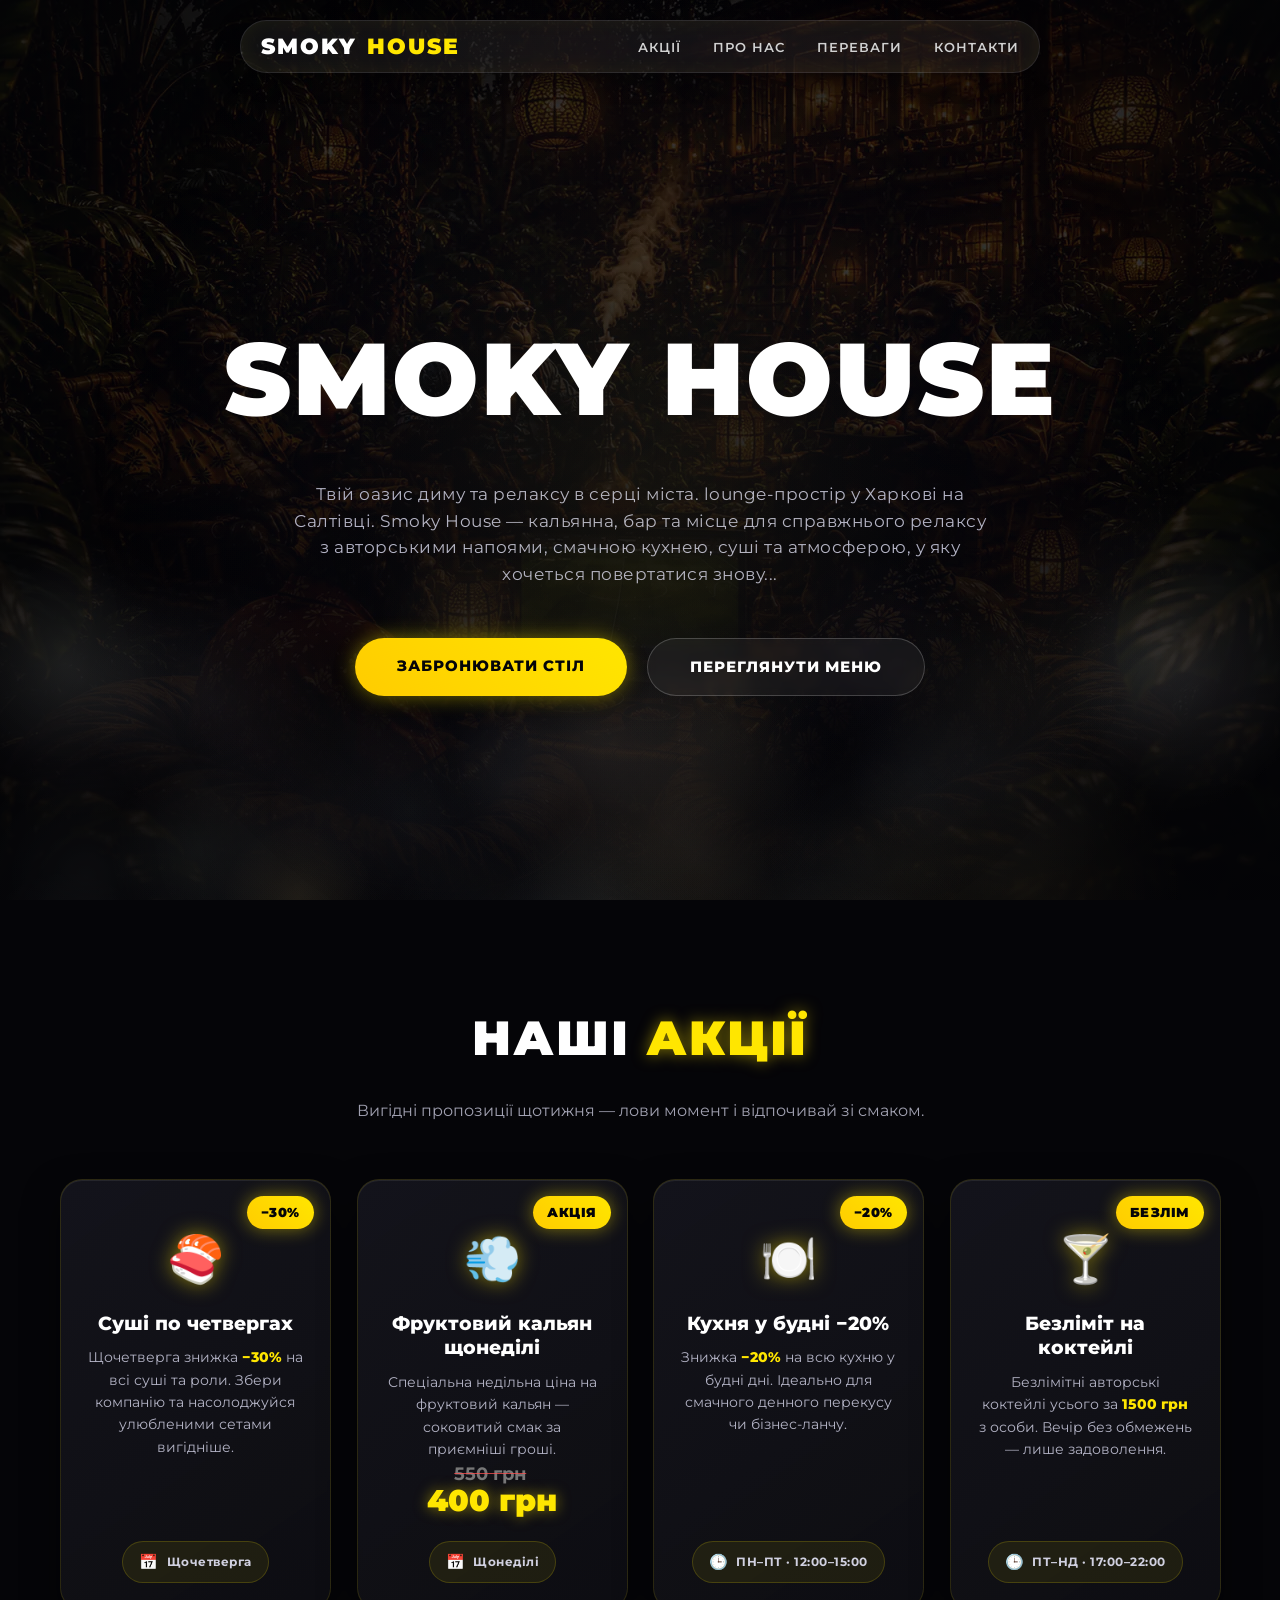
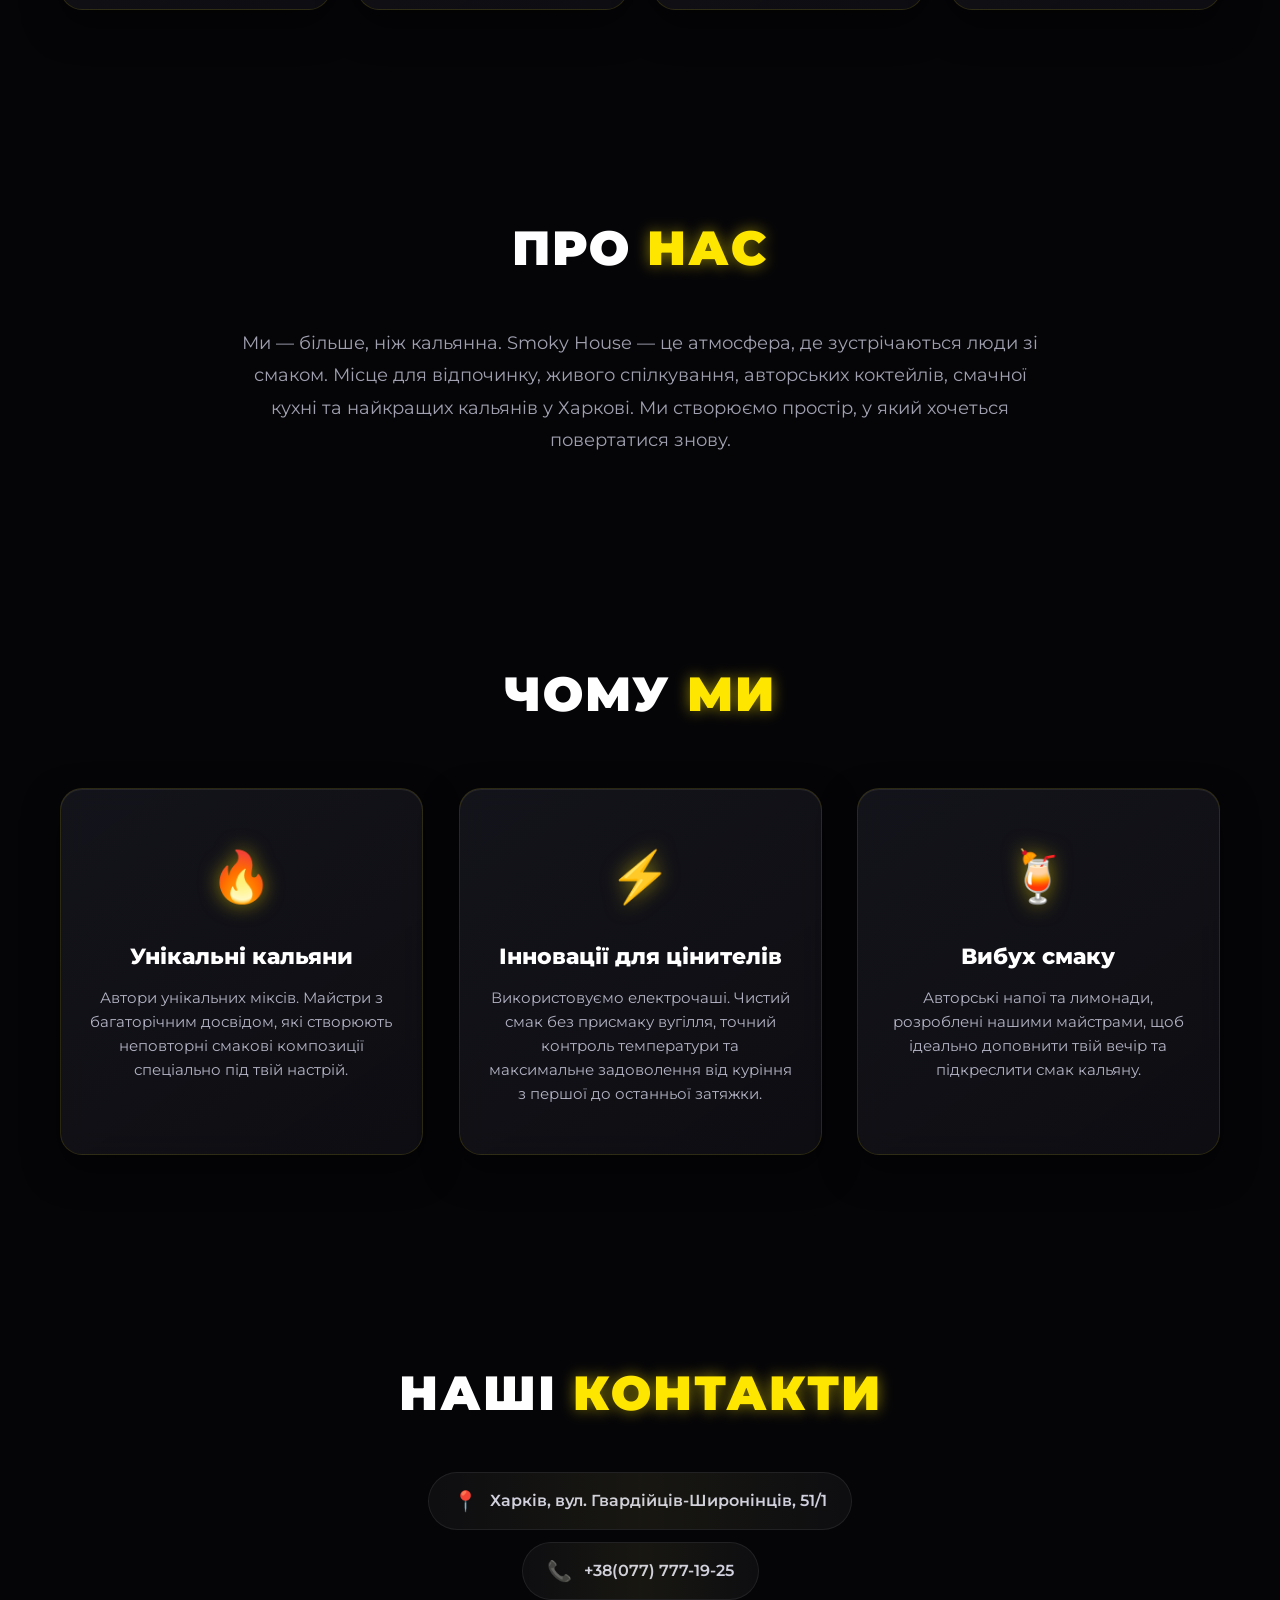
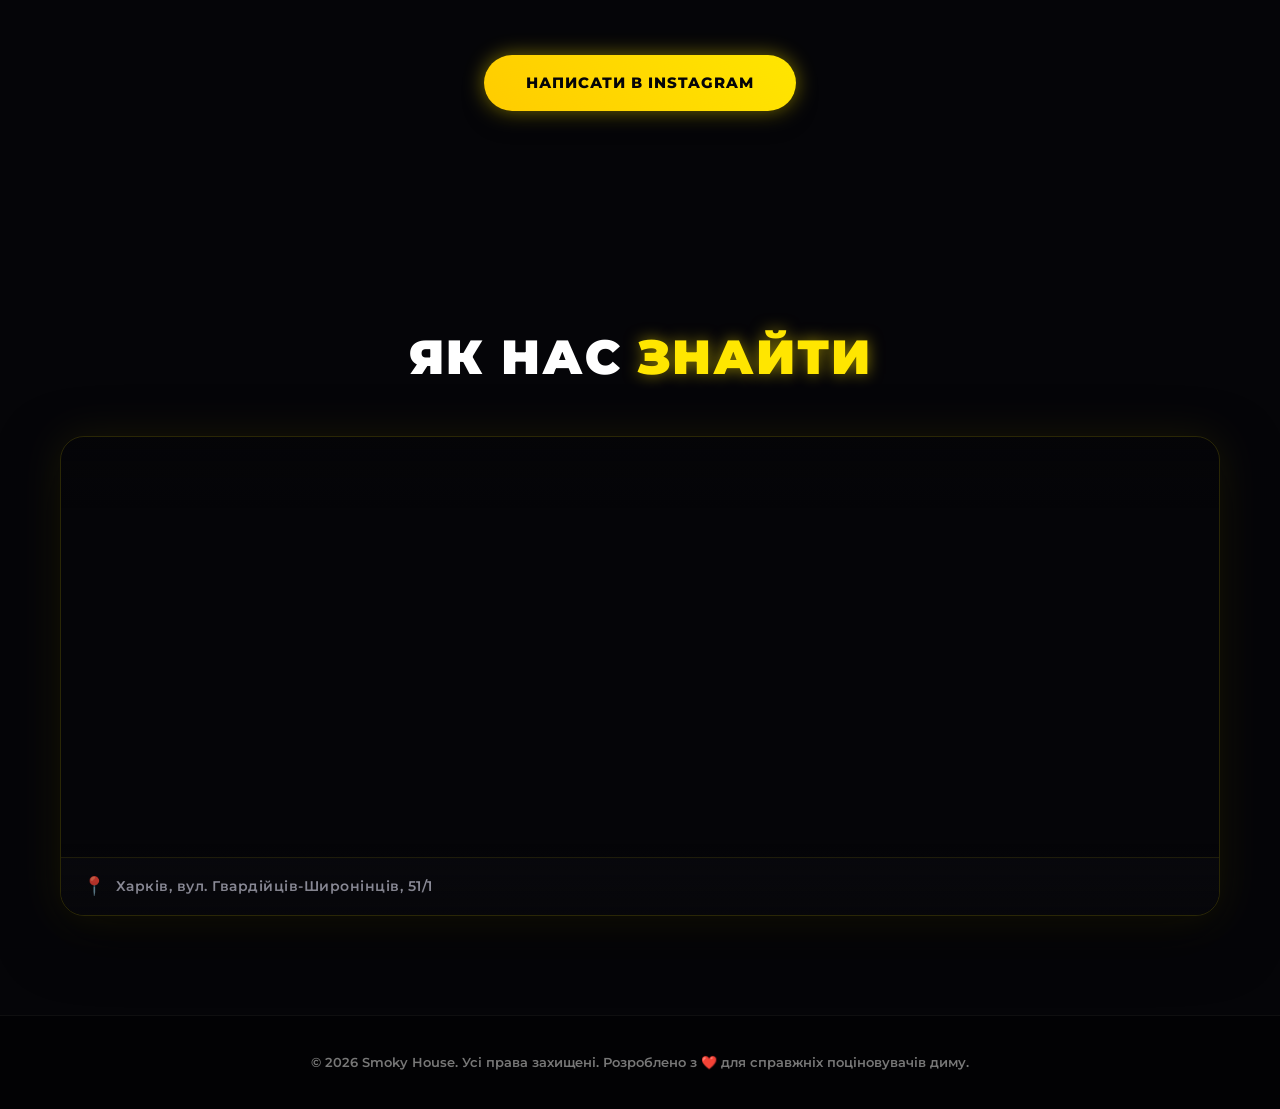
==== index.html @ d983cac5 "Update index.html" ====
<!DOCTYPE html>
<html lang="uk">
<head>
  <meta charset="UTF-8">
  <meta name="viewport" content="width=device-width, initial-scale=1.0, maximum-scale=1.0">
  <title>Smoky House — кальянна та бар у Харкові | Суші, коктейлі, кухня</title>
  <meta name="description" content="Smoky House — кальянна та lounge bar у Харкові на Салтівці. Смачні суші, роли, бургери, коктейлі, кальяни та атмосфера для відпочинку. Забронюйте стіл за номером +38(077) 777-19-25.">
  <meta name="keywords" content="Smoky House, кальянна Харків, кальянная Харьков, бар Салтовка, ресторан Салтовка, суші Харків, суши Харьков, роли Харків, роллы Харьков, коктейлі Харків, коктейли Харьков, смачна кухня, вкусная кухня, авторські коктейлі, lounge bar Kharkiv, кальяни Харків, кальяны Харьков, доставка суші, доставка суши, азіатська кухня, паназіатська кухня, бургери Харків, заклади Харкова, відпочинок Харків, релакс бар, бронювання столів, бронь столика, hookah Kharkiv, smoky house kharkiv, нічний бар Харків, лаунж бар Харків">
  <meta property="og:title" content="Smoky House | Твій оазис диму">
  <meta property="og:description" content="Відкрий для себе мистецтво кальяну на новому рівні.">
  <meta property="og:image" content="https://smokyhouse.github.io/smoky/img/SMOKY%20HOUSE.png">
  <meta property="og:url" content="https://smokyhouse.kh.ua">
  <link rel="canonical" href="https://smokyhouse.github.io/smoky/index.html">
  <link rel="icon" type="image/png" sizes="32x32" href="https://smokyhouse.github.io/smoky/img/SMOKY.png">
  <link rel="preconnect" href="https://smokyhouse.github.io/smoky/index.html">
  <link rel="preconnect" href="https://fonts.googleapis.com">
  <link rel="preconnect" href="https://fonts.gstatic.com" crossorigin>
  <link href="https://fonts.googleapis.com/css2?family=Montserrat:wght@400;600;800;900&display=swap" rel="stylesheet">
  <link rel="stylesheet" href="styles.css">

<script type="application/ld+json">
{
  "@context": "https://schema.org",
  "@type": "Restaurant",
  "name": "Smoky House",
  "description": "Кальянна та lounge bar у Харкові на Салтівці. Кальяни, суші, авторські коктейлі та напої.",
  "url": "https://smokyhouse.kh.ua/",
  "menu": "https://smokyhouse.kh.ua/menu.html",
  "image": "https://smokyhouse.github.io/smoky/img/SMOKY%20HOUSE.png",
  "address": {
    "@type": "PostalAddress",
    "addressLocality": "Kharkiv",
    "addressRegion": "Kharkivska Oblast",
    "addressCountry": "UA",
    "streetAddress": "вул. Гвардійців-Широнінців, 51/1"
  },
  "geo": {
    "@type": "GeoCoordinates",
    "latitude": 50.010814076643925,
    "longitude": 36.33854540121037
  },
  "telephone": "+380777771925",
  "openingHours": "Mo-Su 12:00-03:00",
  "servesCuisine": ["Японська", "Паназіатська", "Європейська"],
  "priceRange": "$$",
  "sameAs": ["https://www.instagram.com/Smoky.House_kh"]
}
</script>
</head>
<body>

<!-- Smoke background -->
<div class="smoke-bg"><div class="bg-photo bg-lounge"></div><canvas id="smoke-canvas"></canvas></div>

<!-- Header (оригінальний дизайн) -->
<header>
  <a href="/" class="logo-text">SMOKY<span>HOUSE</span></a>
  <nav>
    <a href="#promos">Акції</a>
    <a href="#about">Про нас</a>
    <a href="#why-us">Переваги</a>
    <a href="#contact">Контакти</a>
  </nav>
</header>

<!-- Hero -->
<section class="hero">
  <h1 class="neon-title">SMOKY HOUSE</h1>
  <p id="hero-slogan">Твій оазис диму та релаксу в серці міста. lounge-простір у Харкові на Салтівці. Smoky House — кальянна, бар та місце для справжнього релаксу з авторськими напоями, смачною кухнею, суші та атмосферою, у яку хочеться повертатися знову...</p>
  <div class="hero-buttons">
    <a href="tel:+38(077)777-19-25" id="hero-phone-btn" class="btn btn-primary">Забронювати стіл</a>
    <a href="menu.html" class="btn btn-secondary">Переглянути меню</a>
  </div>
</section>

<!-- Promotions -->
<section id="promos" class="section reveal">
  <h2>Наші <span>акції</span></h2>
  <p class="promos-intro reveal" style="transition-delay:0.1s">Вигідні пропозиції щотижня — лови момент і відпочивай зі смаком.</p>
  <div class="promos">

    <!-- 1 — Суші по четвергах -->
    <div class="promo-card reveal-left reveal-delay-1">
      <span class="promo-badge">−30%</span>
      <div class="promo-icon">🍣</div>
      <h3>Суші по четвергах</h3>
      <p>Щочетверга знижка <b>−30%</b> на всі суші та роли. Збери компанію та насолоджуйся улюбленими сетами вигідніше.</p>
      <div class="promo-meta"><span class="icon">📅</span> Щочетверга</div>
    </div>

    <!-- 2 — Фруктовий кальян по неділях -->
    <div class="promo-card reveal reveal-delay-2">
      <span class="promo-badge">АКЦІЯ</span>
      <div class="promo-icon">💨</div>
      <h3>Фруктовий кальян щонеділі</h3>
      <p>Спеціальна недільна ціна на фруктовий кальян — соковитий смак за приємніші гроші.</p>
      <div class="promo-price">
        <span class="price-old">550 грн</span>
        <span class="price-new">400 грн</span>
      </div>
      <div class="promo-meta"><span class="icon">📅</span> Щонеділі</div>
    </div>

    <!-- 3 — Кухня у будні -->
    <div class="promo-card reveal reveal-delay-2">
      <span class="promo-badge">−20%</span>
      <div class="promo-icon">🍽️</div>
      <h3>Кухня у будні −20%</h3>
      <p>Знижка <b>−20%</b> на всю кухню у будні дні. Ідеально для смачного денного перекусу чи бізнес-ланчу.</p>
      <div class="promo-meta"><span class="icon">🕒</span> ПН–ПТ · 12:00–15:00</div>
    </div>

    <!-- 4 — Безлім на коктейлі -->
    <div class="promo-card reveal-right reveal-delay-3">
      <span class="promo-badge">БЕЗЛІМ</span>
      <div class="promo-icon">🍸</div>
      <h3>Безліміт на коктейлі</h3>
      <p>Безлімітні авторські коктейлі усього за <b>1500 грн</b> з особи. Вечір без обмежень — лише задоволення.</p>
      <div class="promo-meta"><span class="icon">🕒</span> ПТ–НД · 17:00–22:00</div>
    </div>

  </div>
</section>

<!-- About -->
<section id="about" class="section reveal">
  <h2>Про <span>нас</span></h2>
  <p class="about-text reveal" id="about-text" style="transition-delay:0.15s">
    Ми — більше, ніж кальянна. Smoky House — це атмосфера, де зустрічаються люди зі смаком. Місце для відпочинку, живого спілкування, авторських коктейлів, смачної кухні та найкращих кальянів у Харкові. Ми створюємо простір, у який хочеться повертатися знову.
  </p>
</section>

<!-- Why us -->
<section id="why-us" class="section">
  <h2 class="reveal">Чому <span>ми</span></h2>
  <div class="features">
    <div class="card reveal-left reveal-delay-1">
      <div class="card-icon">🔥</div>
      <h3>Унікальні кальяни</h3>
      <p>Автори унікальних міксів. Майстри з багаторічним досвідом, які створюють неповторні смакові композиції спеціально під твій настрій.</p>
    </div>
    <div class="card reveal reveal-delay-2">
      <div class="card-icon">⚡</div>
      <h3>Інновації для цінителів</h3>
      <p>Використовуємо електрочаші. Чистий смак без присмаку вугілля, точний контроль температури та максимальне задоволення від куріння з першої до останньої затяжки.</p>
    </div>
    <div class="card reveal-right reveal-delay-3">
      <div class="card-icon">🍹</div>
      <h3>Вибух смаку</h3>
      <p>Авторські напої та лимонади, розроблені нашими майстрами, щоб ідеально доповнити твій вечір та підкреслити смак кальяну.</p>
    </div>
  </div>
</section>

<!-- Contacts -->
<section id="contact" class="section reveal">
  <h2>Наші <span>контакти</span></h2>
  <div class="contact-info">
    <p class="reveal-left reveal-delay-1" id="contact-address"><span class="icon">📍</span> Харків, вул. Гвардійців-Широнінців, 51/1</p>
    <p class="reveal-right reveal-delay-2" id="contact-phone"><span class="icon">📞</span> +38(077) 777-19-25</p>
  </div>
  <br>
  <a href="https://www.instagram.com/Smoky.House_kh" id="instagram-link" target="_blank" rel="noopener noreferrer" class="btn btn-primary reveal-scale" style="transition-delay:0.3s">Написати в Instagram</a>
</section>

<!-- Map -->
<section class="section reveal">
  <h2>Як нас <span>знайти</span></h2>
  <div class="map-wrapper">
    <iframe
      src="https://www.google.com/maps/embed?pb=!1m18!1m12!1m3!1d2564.016964554736!2d36.3352550788175!3d50.01103724139168!2m3!1f0!2f0!3f0!3m2!1i1024!2i768!4f13.1!3m3!1m2!1s0x412709798f92871b%3A0x545b70f7a4c2b819!2zU21va3kgSG91c2UgLSDQlNC40LzQvdC40Lkg0JHQsNGAIHwg0JrQvtC60YLQtdC50LvRliB8IFBsYXlTdGF0aW9uIHwg0JrRg9GF0L3Rjw!5e0!3m2!1sru!2sua!4v1776958926511!5m2!1sru!2sua"
      loading="lazy" referrerpolicy="no-referrer-when-downgrade">
    </iframe>
    <div class="map-address" id="map-address-label"><span class="icon">📍</span> Харків, вул. Гвардійців-Широнінців, 51/1</div>
  </div>
</section>

<footer>© 2026 Smoky House. Усі права захищені. Розроблено з ❤️ для справжніх поціновувачів диму.</footer>

<script>
// Динамічне завантаження налаштувань з Google Sheets
(async function() {
  const SCRIPT_URL = 'https://script.google.com/macros/s/AKfycbxdwv4JlTUph-APvm7VUj0mCO86vWLgAcJofcJi-IbV59QqEczVaPlM0v6Y77dUNSTakA/exec';
  try {
    const response = await fetch(SCRIPT_URL + '?action=getItems');
    const data = await response.json();
    if (data && data.settings) {
      const s = data.settings;
      if (s.phone) {
        document.getElementById('hero-phone-btn').href = 'tel:' + s.phone;
        document.getElementById('contact-phone').innerHTML = `<span class="icon">📞</span> ${s.phone}`;
      }
      if (s.address) {
        document.getElementById('contact-address').innerHTML = `<span class="icon">📍</span> ${s.address}`;
        document.getElementById('map-address-label').innerHTML = `<span class="icon">📍</span> ${s.address}`;
      }
      if (s.instagram) {
        document.getElementById('instagram-link').href = s.instagram;
      }
      if (s.slogan) {
        document.getElementById('hero-slogan').textContent = s.slogan;
      }
      if (s.about) {
        document.getElementById('about-text').textContent = s.about;
      }
    }
  } catch(e) {
    console.log('Динамічні налаштування не завантажені, використано локальний шаблон.', e);
  }
})();

/* Smoke canvas */
(function() {
  const canvas = document.getElementById('smoke-canvas');
  const ctx = canvas.getContext('2d');
  let W, H, particles = [];
  function resize() { W = canvas.width = window.innerWidth; H = canvas.height = window.innerHeight; }
  resize();
  window.addEventListener('resize', resize, { passive: true });

  class Particle {
    constructor(init) { this.reset(init); }
    reset(init) {
      this.x = W * 0.05 + Math.random() * W * 0.9;
      this.y = init ? H * (0.7 + Math.random() * 0.45) : H + 20 + Math.random() * 60;
      this.radius = 50 + Math.random() * 110;
      this.alpha = 0;
      this.targetAlpha = 0.045 + Math.random() * 0.085;
      this.vx = (Math.random() - 0.5) * 0.28;
      this.vy = -(0.28 + Math.random() * 0.42);
      this.life = 0;
      this.maxLife = 320 + Math.random() * 220;
      const warm = Math.random() < 0.25;
      this.r = warm ? 255 : 205 + Math.floor(Math.random() * 50);
      this.g = warm ? 218 : 205 + Math.floor(Math.random() * 50);
      this.b = warm ? 120 : 205 + Math.floor(Math.random() * 50);
    }
    update() {
      this.life++;
      const p = this.life / this.maxLife;
      if (p < 0.15)      this.alpha = (p / 0.15) * this.targetAlpha;
      else if (p > 0.65) this.alpha = ((1 - p) / 0.35) * this.targetAlpha;
      else               this.alpha = this.targetAlpha;
      this.x += this.vx + Math.sin(this.life * 0.016 + this.startPhase) * 0.3;
      this.y += this.vy;
      this.radius += 0.22;
      if (this.life >= this.maxLife) this.reset(false);
    }
    draw() {
      const g = ctx.createRadialGradient(this.x, this.y, 0, this.x, this.y, this.radius);
      g.addColorStop(0,   `rgba(${this.r},${this.g},${this.b},${this.alpha})`);
      g.addColorStop(0.4, `rgba(${this.r},${this.g},${this.b},${this.alpha * 0.55})`);
      g.addColorStop(1,   `rgba(${this.r},${this.g},${this.b},0)`);
      ctx.beginPath();
      ctx.arc(this.x, this.y, this.radius, 0, Math.PI * 2);
      ctx.fillStyle = g;
      ctx.fill();
    }
  }

  for (let i = 0; i < 55; i++) {
    const p = new Particle(true);
    p.startPhase = Math.random() * Math.PI * 2;
    p.life = Math.floor(Math.random() * p.maxLife);
    particles.push(p);
  }

  function animate() {
    ctx.clearRect(0, 0, W, H);
    particles.forEach(p => { p.update(); p.draw(); });
    requestAnimationFrame(animate);
  }
  animate();
})();

/* Scroll reveal */
const ro = new IntersectionObserver(entries => {
  entries.forEach(e => { if (e.isIntersecting) e.target.classList.add('visible'); });
}, { threshold: 0.1 });
document.querySelectorAll('.reveal, .reveal-left, .reveal-right, .reveal-scale').forEach(el => ro.observe(el));
</script>
<script>
(function(){
  const header = document.querySelector('header');
  const hero = document.querySelector('.hero');
  if (!header || !hero) return;
  function adjustHero(){
    const h = header.offsetHeight || 60;
    const extra = window.innerWidth <= 800 ? 110 : 100;
    hero.style.paddingTop = (h + extra) + 'px';
  }
  window.addEventListener('resize', adjustHero, {passive:true});
  window.addEventListener('load', adjustHero);
  adjustHero();
})();
</script>
</body>
</html>
---- styles.css ----
/* ══════════════════════════════════════════
   SMOKY HOUSE — Global Styles
   ══════════════════════════════════════════ */

/* ── Reset ── */
*, *::before, *::after {
  margin: 0;
  padding: 0;
  box-sizing: border-box;
  scroll-behavior: smooth;
}

:root {
  --gold: #ffe600;
  --gold-dim: #ffcc00;
  --bg: #050508;
  --surface: rgba(255,255,255,0.04);
  --border: rgba(255,255,255,0.08);
  --border-gold: rgba(255,230,0,0.2);
  --text: #ffffff;
  --text-dim: #b3b3c5;
  --text-muted: #777;
  --font: 'Montserrat', sans-serif;
  --radius: 16px;
  --radius-pill: 50px;
}

html {
  min-height: 100%;
  text-size-adjust: 100%;
  -webkit-text-size-adjust: 100%;
  -ms-text-size-adjust: 100%;
}

body {
  background-color: var(--bg);
  color: var(--text);
  font-family: var(--font);
  overflow-x: hidden;
  line-height: 1.6;
  min-height: 100%;
}

/* ── Smoke canvas ── */
.smoke-bg {
  position: fixed;
  top: 0; left: 0;
  width: 100%; height: 100%;
  z-index: -1;
  pointer-events: none;
  overflow: hidden;
  /* GPU layer — prevents jank on mobile */
  transform: translateZ(0);
  will-change: transform;
}
#smoke-canvas {
  position: absolute;
  top: 0; left: 0;
  width: 100%; height: 100%;
  opacity: 0.6;
  /* Own compositing layer for smooth animation */
  will-change: contents;
}

/* ── Shared Header — static, always visible ── */
header {
  position: fixed;
  top: calc(env(safe-area-inset-top, 0px) + 20px);
  left: 50%;
  transform: translateX(-50%);
  width: 90%;
  max-width: 800px;
  display: flex;
  justify-content: space-between;
  align-items: center;
  padding: 8px 20px;
  background: rgba(255,255,255,0.06);
  border: 1.5px solid rgba(255,255,255,0.1);
  backdrop-filter: blur(50px);
  -webkit-backdrop-filter: blur(50px);
  border-radius: var(--radius-pill);
  z-index: 1000;
  box-shadow: inset 0 0 20px rgba(255,230,0,0.05), 0 4px 24px rgba(0,0,0,0.4);
}

.logo-text {
  font-weight: 900;
  font-size: 22px;
  letter-spacing: 2px;
  color: #fff;
  text-transform: uppercase;
  display: flex;
  align-items: center;
  gap: 10px;
  text-decoration: none;
}
.logo-text span { color: var(--gold); }

nav a {
  color: #d1d1d1;
  text-decoration: none;
  margin-left: 28px;
  font-weight: 600;
  font-size: 13px;
  text-transform: uppercase;
  letter-spacing: 1px;
  transition: all 0.3s ease;
  position: relative;
}
nav a::after {
  content: '';
  position: absolute;
  bottom: -5px; left: 0;
  width: 0; height: 2px;
  background: var(--gold);
  transition: width 0.3s ease;
  box-shadow: 0 0 10px var(--gold);
}
nav a:hover { color: #fff; text-shadow: 0 0 15px rgba(255,230,0,0.8); }
nav a:hover::after { width: 100%; }

/* ── Buttons ── */
.btn {
  padding: 16px 42px;
  border-radius: 40px;
  font-weight: 800;
  font-family: var(--font);
  text-decoration: none;
  font-size: 15px;
  text-transform: uppercase;
  letter-spacing: 1px;
  transition: all 0.4s cubic-bezier(0.175, 0.885, 0.32, 1.275);
  position: relative;
  overflow: hidden;
  z-index: 1;
  cursor: pointer;
  display: inline-block;
  border: none;
}
.btn-primary {
  background: linear-gradient(45deg, var(--gold-dim), var(--gold));
  color: var(--bg);
  box-shadow: 0 0 20px rgba(255,230,0,0.45), 0 10px 20px rgba(0,0,0,0.5);
}
.btn-primary::before {
  content: '';
  position: absolute;
  top: 0; left: -100%;
  width: 100%; height: 100%;
  background: linear-gradient(90deg, transparent, rgba(255,255,255,0.7), transparent);
  transition: all 0.5s ease;
  z-index: -1;
}
.btn-primary:hover::before { left: 100%; }
.btn-primary:hover {
  transform: translateY(-4px) scale(1.04);
  box-shadow: 0 0 40px rgba(255,230,0,0.75), 0 15px 25px rgba(0,0,0,0.6);
}
.btn-secondary {
  background: rgba(255,255,255,0.05);
  color: #fff;
  border: 1px solid rgba(255,255,255,0.2);
  backdrop-filter: blur(5px);
}
.btn-secondary:hover {
  background: rgba(255,230,0,0.1);
  border-color: var(--gold);
  color: var(--gold);
  transform: translateY(-4px);
  box-shadow: 0 0 20px rgba(255,230,0,0.3);
}

/* ── Scroll reveal — multiple variants ── */
.reveal {
  opacity: 0;
  transform: translateY(40px);
  transition: opacity 0.75s cubic-bezier(0.25,0.8,0.25,1), transform 0.75s cubic-bezier(0.25,0.8,0.25,1);
  will-change: opacity, transform;
}
.reveal.visible { opacity: 1; transform: translateY(0); }
.reveal-delay-1 { transition-delay: 0.12s; }
.reveal-delay-2 { transition-delay: 0.26s; }
.reveal-delay-3 { transition-delay: 0.40s; }

/* Slide-in from left/right */
.reveal-left  { opacity: 0; transform: translateX(-50px); transition: opacity 0.75s cubic-bezier(0.25,0.8,0.25,1), transform 0.75s cubic-bezier(0.25,0.8,0.25,1); }
.reveal-right { opacity: 0; transform: translateX(50px);  transition: opacity 0.75s cubic-bezier(0.25,0.8,0.25,1), transform 0.75s cubic-bezier(0.25,0.8,0.25,1); }
.reveal-left.visible, .reveal-right.visible { opacity: 1; transform: translateX(0); }

/* Scale-in for icons / badges */
.reveal-scale { opacity: 0; transform: scale(0.8); transition: opacity 0.6s cubic-bezier(0.34,1.56,0.64,1), transform 0.6s cubic-bezier(0.34,1.56,0.64,1); }
.reveal-scale.visible { opacity: 1; transform: scale(1); }

/* ── Footer ── */
footer {
  text-align: center;
  padding: 36px 20px;
  border-top: 1px solid rgba(255,255,255,0.05);
  color: var(--text-muted);
  font-size: 13px;
  font-weight: 600;
  background: rgba(0,0,0,0.5);
}

/* ── Map ── */
.map-wrapper {
  position: relative;
  border-radius: 24px;
  overflow: hidden;
  border: 1px solid rgba(255,230,0,0.15);
  box-shadow: 0 0 40px rgba(255,230,0,0.08), 0 20px 60px rgba(0,0,0,0.6);
  margin-top: 40px;
}
.map-wrapper::before {
  content: '';
  position: absolute;
  inset: 0;
  border-radius: 24px;
  background: linear-gradient(to bottom, rgba(5,5,8,0.3) 0%, transparent 15%, transparent 85%, rgba(5,5,8,0.5) 100%);
  pointer-events: none;
  z-index: 1;
}
.map-wrapper iframe {
  display: block;
  width: 100%;
  height: 420px;
  border: 0;
  filter: grayscale(40%) brightness(0.85) contrast(1.1) saturate(0.7);
  transition: filter 0.4s ease;
}
.map-wrapper:hover iframe { filter: grayscale(20%) brightness(0.95) contrast(1.05) saturate(0.9); }
.map-address {
  background: rgba(10,10,15,0.9);
  backdrop-filter: blur(20px);
  border-top: 1px solid rgba(255,230,0,0.1);
  padding: 14px 22px;
  display: flex;
  align-items: center;
  gap: 10px;
  font-size: 14px;
  font-weight: 600;
  color: #c0c0d0;
  letter-spacing: 0.5px;
}
.map-address .icon { color: var(--gold); font-size: 18px; }

/* ═══════════════════════════════════════════════
   INDEX PAGE STYLES
   ═══════════════════════════════════════════════ */
.hero {
  min-height: 100vh;
  display: flex;
  flex-direction: column;
  justify-content: center;
  align-items: center;
  text-align: center;
  padding: 120px 20px 60px;
  position: relative;
  background: radial-gradient(circle at center, rgba(15,15,25,0.5), transparent 70%);
  overflow: hidden;
}
/* Subtle parallax glow that follows no input — pure CSS ambient */
.hero::after {
  content: '';
  position: absolute;
  width: 600px; height: 600px;
  border-radius: 50%;
  background: radial-gradient(circle, rgba(255,230,0,0.04) 0%, transparent 70%);
  animation: heroGlow 8s ease-in-out infinite alternate;
  pointer-events: none;
  top: 20%; left: 50%;
  transform: translateX(-50%);
}
@keyframes heroGlow {
  0%   { transform: translateX(-50%) scale(1);    opacity: 0.5; }
  50%  { transform: translateX(-40%) scale(1.15); opacity: 1;   }
  100% { transform: translateX(-60%) scale(0.9);  opacity: 0.6; }
}
.neon-title {
  font-size: clamp(3rem, 8vw, 7rem);
  font-weight: 900;
  color: #fff;
  letter-spacing: 2px;
  margin-bottom: 20px;
  text-transform: uppercase;
  animation: pulseNeon 4s ease-in-out infinite alternate;
  position: relative;
  z-index: 1;
}
@keyframes pulseNeon {
  0%  { text-shadow: 0 0 2px #fff, 0 0 15px rgba(255,230,0,0.6), 0 0 6px rgba(255,230,0,0.4); }
  40% { text-shadow: 0 0 4px #fff, 0 0 30px rgba(255,230,0,0.9), 0 0 60px rgba(255,230,0,0.3), 0 0 100px rgba(255,200,0,0.15); }
  70% { text-shadow: 0 0 2px #fff, 0 0 10px rgba(255,230,0,0.5); }
  100%{ text-shadow: 0 0 3px #fff, 0 0 25px rgba(255,230,0,0.8), 0 0 50px rgba(255,230,0,0.25); }
}
.hero p {
  font-size: clamp(0.9rem, 2vw, 1.05rem);
  color: var(--text-dim);
  max-width: 700px;
  margin-bottom: 50px;
  font-weight: 400;
  letter-spacing: 0.5px;
}
.hero-buttons {
  display: flex;
  gap: 20px;
  flex-wrap: wrap;
  justify-content: center;
}

.section {
  padding: 100px 20px;
  max-width: 1200px;
  margin: 0 auto;
  text-align: center;
  position: relative;
}
.section h2 {
  font-size: clamp(1.8rem, 5vw, 3rem);
  margin-bottom: 40px;
  color: #fff;
  font-weight: 900;
  text-transform: uppercase;
  letter-spacing: 2px;
}
.section h2 span { color: var(--gold); text-shadow: 0 0 15px rgba(255,230,0,0.5); }
.about-text {
  color: #a0a0b0;
  font-size: 18px;
  max-width: 800px;
  margin: 0 auto;
  line-height: 1.8;
}

.features {
  display: grid;
  grid-template-columns: repeat(auto-fit, minmax(280px, 1fr));
  gap: 36px;
  margin-top: 55px;
  perspective: 1000px;
}
.card {
  background: linear-gradient(145deg, rgba(30,30,40,0.6), rgba(15,15,20,0.85));
  border: 1px solid rgba(255,230,0,0.12);
  border-radius: 22px;
  padding: 48px 28px;
  backdrop-filter: blur(15px);
  -webkit-backdrop-filter: blur(15px);
  transition: transform 0.5s cubic-bezier(0.25,0.8,0.25,1), border-color 0.5s, box-shadow 0.5s;
  position: relative;
  transform-style: preserve-3d;
  box-shadow: 0 15px 35px rgba(0,0,0,0.5), inset 0 1px 0 rgba(255,255,255,0.08);
  overflow: hidden;
  will-change: transform;
}
/* Animated shimmer line traveling across card */
.card::after {
  content: '';
  position: absolute;
  top: -60%; left: -80%;
  width: 50%; height: 220%;
  background: linear-gradient(105deg, transparent, rgba(255,230,0,0.06) 50%, transparent);
  transform: skewX(-20deg);
  animation: cardShimmer 6s ease-in-out infinite;
  pointer-events: none;
}
.card:nth-child(2)::after { animation-delay: 2s; }
.card:nth-child(3)::after { animation-delay: 4s; }
@keyframes cardShimmer {
  0%   { left: -80%; opacity: 0; }
  10%  { opacity: 1; }
  50%  { left: 130%; opacity: 1; }
  51%  { opacity: 0; }
  100% { left: 130%; opacity: 0; }
}
.card:hover {
  transform: translateY(-14px) rotateX(4deg) rotateY(-4deg);
  border-color: rgba(255,230,0,0.45);
  box-shadow: 0 30px 60px rgba(0,0,0,0.7), 0 0 30px rgba(255,230,0,0.2);
}
.card-icon {
  font-size: 50px;
  margin-bottom: 22px;
  display: inline-block;
  filter: drop-shadow(0 0 10px rgba(255,230,0,0.5));
}
.card:nth-child(1) .card-icon { animation: floatIcon 3s ease-in-out infinite; }
.card:nth-child(2) .card-icon { animation: pulseIcon 2s infinite; }
.card:nth-child(3) .card-icon { animation: shakeIcon 4s ease-in-out infinite; }
@keyframes floatIcon { 0%,100%{ transform: translateY(0); } 50%{ transform: translateY(-10px); } }
@keyframes pulseIcon {
  0%  { transform: scale(1); filter: drop-shadow(0 0 10px rgba(255,230,0,0.5)); }
  50% { transform: scale(1.1); filter: drop-shadow(0 0 25px rgba(255,230,0,1)); }
  100%{ transform: scale(1); filter: drop-shadow(0 0 10px rgba(255,230,0,0.5)); }
}
@keyframes shakeIcon { 0%,100%{ transform: rotate(0deg); } 25%{ transform: rotate(5deg); } 75%{ transform: rotate(-5deg); } }
.card h3 { font-size: 22px; color: #fff; margin-bottom: 12px; font-weight: 800; }
.card p  { color: var(--text-dim); font-size: 15px; line-height: 1.6; }

.contact-info {
  display: flex;
  flex-direction: column;
  gap: 12px;
  margin-bottom: 30px;
  align-items: center;
}
.contact-info p {
  display: flex;
  align-items: center;
  gap: 12px;
  font-size: 16px;
  font-weight: 600;
  color: #d0d0e0;
  background: rgba(255,255,255,0.04);
  border: 1px solid rgba(255,255,255,0.08);
  border-radius: var(--radius-pill);
  padding: 12px 24px;
  transition: all 0.3s ease;
  position: relative;
  overflow: hidden;
}
/* Subtle traveling glow on contact pills */
.contact-info p::before {
  content: '';
  position: absolute;
  inset: 0;
  border-radius: inherit;
  background: linear-gradient(90deg, transparent, rgba(255,230,0,0.04), transparent);
  animation: contactGlow 4s ease-in-out infinite;
}
.contact-info p:nth-child(2)::before { animation-delay: 2s; }
@keyframes contactGlow {
  0%,100% { transform: translateX(-100%); }
  50%      { transform: translateX(100%); }
}
.contact-info p:hover {
  background: rgba(255,230,0,0.07);
  border-color: rgba(255,230,0,0.3);
  color: #fff;
  box-shadow: 0 0 20px rgba(255,230,0,0.1);
}
.contact-info p .icon { font-size: 20px; }

/* ═══════════════════════════════════════════════
   MENU PAGE STYLES
   ═══════════════════════════════════════════════ */

/* ── Top bar ── */
.top-bar {
  position: fixed;
  top: 8px;
  left: 50%;
  transform: translateX(-50%);
  width: 90%;
  max-width: 800px;
  display: flex;
  justify-content: space-between;
  align-items: center;
  padding: 6px 10px 6px 16px;
  background: rgba(255,255,255,0.05);
  border: 1.5px solid rgba(255,255,255,0.1);
  backdrop-filter: blur(50px);
  -webkit-backdrop-filter: blur(50px);
  border-radius: var(--radius-pill);
  z-index: 1000;
  box-shadow: inset 0 0 20px rgba(255,230,0,0.05);
  transition: transform 0.35s ease;
}

.back-btn {
  display: flex;
  align-items: center;
  gap: 8px;
  color: #d1d1d1;
  text-decoration: none;
  font-weight: 700;
  font-size: 12px;
  text-transform: uppercase;
  letter-spacing: 1px;
  transition: all 0.3s ease;
  padding: 8px 18px;
  border-radius: 30px;
  border: 1px solid rgba(255,255,255,0.15);
  flex-shrink: 0;
}
.back-btn:hover {
  color: var(--gold);
  border-color: var(--gold);
  background: rgba(255,230,0,0.08);
  box-shadow: 0 0 15px rgba(255,230,0,0.2);
}
.back-btn svg {
  width: 15px; height: 15px;
  fill: currentColor;
  transition: transform 0.3s ease;
}
.back-btn:hover svg { transform: translateX(-3px); }

/* ── Tabs wrapper ── */
.tabs-wrapper {
  padding-top: 68px;
  position: sticky;
  top: 0;
  z-index: 500;
  background: rgba(5,5,8,0.7);
  border-bottom: 1px solid rgba(255,255,255,0.07);
  backdrop-filter: blur(50px);
  -webkit-backdrop-filter: blur(50px);
}

.tabs {
  display: flex;
  justify-content: flex-start;
  gap: 7px;
  overflow-x: auto;
  padding: 10px 16px 10px;
  max-width: 1200px;
  margin: 0 auto;
  scrollbar-width: none;
  /* smooth snap on mobile */
  scroll-snap-type: x mandatory;
  -webkit-overflow-scrolling: touch;
}
.tabs.centered { justify-content: center; }
.tabs::-webkit-scrollbar { display: none; }

.tab-btn {
  flex-shrink: 0;
  padding: 9px 18px;
  border-radius: 30px;
  border: 1px solid rgba(255,255,255,0.12);
  background: rgba(255,255,255,0.04);
  color: #aaa;
  font-size: 12px;
  font-weight: 700;
  text-transform: uppercase;
  letter-spacing: 0.5px;
  cursor: pointer;
  transition: all 0.3s ease;
  font-family: var(--font);
  scroll-snap-align: center;
  white-space: nowrap;
}
.tab-btn:hover {
  color: #fff;
  border-color: rgba(255,230,0,0.4);
}
.tab-btn.active {
  background: linear-gradient(45deg, var(--gold-dim), var(--gold));
  color: var(--bg);
  border-color: transparent;
  box-shadow: 0 0 18px rgba(255,230,0,0.4);
  font-weight: 800;
}

/* ── Tab arrow hints on mobile ── */
.tabs-nav {
  display: none;
  position: absolute;
  right: 0; top: 50%;
  transform: translateY(-50%);
  background: linear-gradient(to left, rgba(5,5,8,0.95) 60%, transparent);
  padding: 10px 12px 10px 30px;
  pointer-events: none;
  font-size: 18px;
  color: var(--gold);
  animation: arrowPulse 1.5s infinite alternate;
}
@keyframes arrowPulse {
  0%  { opacity: 0.5; transform: translateY(-50%) translateX(0); }
  100%{ opacity: 1;   transform: translateY(-50%) translateX(3px); }
}
@media (max-width: 768px) {
  .tabs-nav { display: block; }
}

/* ── Content ── */
.container {
  padding: 20px 16px 80px;
  max-width: 1200px;
  margin: 0 auto;
}

.category-section {
  display: none;
  animation: fadeIn 0.35s ease;
}
.category-section.active { display: block; }

@keyframes fadeIn {
  from { opacity: 0; transform: translateY(10px); }
  to   { opacity: 1; transform: translateY(0); }
}

.section-title {
  font-size: clamp(1.4rem, 4vw, 2rem);
  font-weight: 900;
  text-transform: uppercase;
  letter-spacing: 3px;
  margin: 28px 0 20px;
  color: #fff;
  border-left: 4px solid var(--gold);
  padding-left: 14px;
}

.subsection-title {
  font-size: 1rem;
  font-weight: 800;
  text-transform: uppercase;
  letter-spacing: 2px;
  color: var(--gold);
  margin: 28px 0 12px;
  padding: 6px 0;
  border-bottom: 1px solid rgba(255,230,0,0.2);
}

/* ── Menu grid ── */
.menu-grid {
  display: grid;
  grid-template-columns: repeat(auto-fill, minmax(260px, 1fr));
  gap: 10px;
  margin-bottom: 10px;
  align-items: start;
}

/* ── Photo cards (food/sushi) ── */
.menu-card-photo {
  display: flex;
  align-items: stretch;
  background: linear-gradient(145deg, rgba(30,30,40,0.6), rgba(15,15,20,0.85));
  border: 1px solid rgba(255,230,0,0.12);
  backdrop-filter: blur(15px);
  -webkit-backdrop-filter: blur(15px);
  box-shadow: 0 8px 24px rgba(0,0,0,0.45), inset 0 1px 0 rgba(255,255,255,0.08);
  border-radius: 10px;
  overflow: hidden;
  transition: border-color .35s cubic-bezier(0.2,0.9,0.2,1), transform .35s cubic-bezier(0.2,0.9,0.2,1), box-shadow .35s;
  min-height: 1px;
  cursor: pointer;
}
.menu-card-photo:hover {
  border-color: rgba(255,230,0,0.45);
  transform: translateY(-5px);
  box-shadow: 0 8px 36px rgba(255,220,0,0.12);
}

.menu-card-photo:hover .photo-slot img {
  transform: scale(1.06);
}

.photo-slot {
  flex: 0 0 88px;
  width: 88px;
  min-height: 98px;
  background: rgba(255,255,255,0.05);
  display: flex;
  align-items: center;
  justify-content: center;
  overflow: hidden;
  flex-shrink: 0;
  align-self: stretch;
}
.photo-slot img {
  width: 100%;
  height: 100%;
  object-fit: cover;
  display: block;
  transition: transform .28s cubic-bezier(0.2,0.9,0.2,1), filter .28s;
}
.no-photo {
  display: flex;
  flex-direction: column;
  align-items: center;
  gap: 3px;
  opacity: 0.3;
  font-size: 10px;
  color: var(--gold);
  text-align: center;
  padding: 8px;
}
.no-photo svg {
  width: 26px; height: 26px;
  fill: var(--gold);
}

.card-body {
  flex: 1;
  padding: 10px 14px;
  display: flex;
  align-items: center;
  justify-content: space-between;
  gap: 10px;
  min-width: 0;
}

.card-body .item-info {
  flex: 1;
  min-width: 0;
}

/* KEY FIX: item names show fully — no ellipsis, wrap to multiple lines */
.menu-card-photo .item-name {
  font-weight: 800;
  font-size: 14px;
  color: #fff;
  margin-bottom: 4px;
  line-height: 1.35;
  /* allow wrapping — this was the bug */
  white-space: normal;
  word-break: break-word;
}
.menu-card-photo .item-weight {
  font-size: 11px;
  color: #999;
  line-height: 1.3;
}
.menu-card-photo .item-price {
  font-size: 20px;
  font-weight: 900;
  color: var(--gold);
  white-space: nowrap;
  text-shadow: 0 0 5px rgba(255,230,0,0.3);
  flex-shrink: 0;
}

/* ── Plain cards (drinks, bar) ── */
.menu-card {
  display: flex;
  align-items: center;
  justify-content: space-between;
  gap: 12px;
  background: linear-gradient(145deg, rgba(30,30,40,0.6), rgba(15,15,20,0.85));
  border: 1px solid rgba(255,230,0,0.12);
  backdrop-filter: blur(15px);
  -webkit-backdrop-filter: blur(15px);
  box-shadow: 0 8px 24px rgba(0,0,0,0.45), inset 0 1px 0 rgba(255,255,255,0.08);
  border-radius: 12px;
  padding: 12px 16px;
  transition: border-color .2s, background .2s, transform .2s;
  min-height: 56px;
}
.menu-card:hover {
  border-color: rgba(255,230,0,0.45);
  transform: translateX(3px);
}
.menu-card .item-info { flex: 1; min-width: 0; }
.menu-card .item-name {
  font-weight: 700;
  font-size: 14px;
  color: #fff;
  line-height: 1.35;
  white-space: normal;
  word-break: break-word;
}
.menu-card .item-desc,
.menu-card .item-weight {
  font-size: 11px;
  color: #888;
  margin-top: 2px;
}
.menu-card .item-price {
  font-size: 15px;
  font-weight: 900;
  color: var(--gold);
  white-space: nowrap;
  text-shadow: 0 0 8px rgba(255,230,0,0.3);
  flex-shrink: 0;
}

/* ── List style (coffee, teas) ── */
.menu-list {
  display: flex;
  flex-direction: column;
  gap: 3px;
  margin-bottom: 16px;
}
.menu-item {
  display: flex;
  justify-content: space-between;
  align-items: flex-start;
  padding: 12px 18px;
  border-radius: 10px;
  background: linear-gradient(145deg, rgba(30,30,40,0.6), rgba(15,15,20,0.85));
  border: 1px solid rgba(255,230,0,0.12);
  backdrop-filter: blur(15px);
  -webkit-backdrop-filter: blur(15px);
  box-shadow: 0 8px 24px rgba(0,0,0,0.45), inset 0 1px 0 rgba(255,255,255,0.08);
  transition: all 0.2s ease;
  gap: 14px;
}
.menu-item:hover {
  border-color: rgba(255,230,0,0.45);
  transform: translateX(3px);
}
.menu-item .item-info { flex: 1; }
.menu-item .item-name {
  font-weight: 700;
  font-size: 14px;
  color: #fff;
  line-height: 1.35;
  white-space: normal;
}
.menu-item .item-desc {
  font-size: 11px;
  color: #999;
}
.menu-item .item-price {
  font-weight: 900;
  font-size: 16px;
  color: var(--gold);
  white-space: nowrap;
  text-shadow: 0 0 8px rgba(255,230,0,0.3);
  flex-shrink: 0;
}

/* ── Modal ── */
.modal-overlay {
  display: none;
  position: fixed;
  inset: 0;
  background: rgba(0,0,0,0.82);
  z-index: 2000;
  justify-content: center;
  align-items: center;
  padding: 16px;
}
.modal-overlay.open { display: flex; }
.modal-content {
  background: linear-gradient(145deg, rgba(25,25,35,0.97), rgba(12,12,18,0.99));
  border: 1px solid rgba(255,255,255,0.1);
  border-radius: 20px;
  padding: 36px;
  max-width: 560px;
  width: 100%;
  text-align: center;
  position: relative;
  box-shadow: 0 20px 60px rgba(0,0,0,0.85);
  animation: fadeIn 0.25s ease;
  transform: scale(0.98);
  opacity: 0;
  transition: transform .28s cubic-bezier(0.2,0.9,0.2,1), opacity .28s;
}
.modal-close {
  position: absolute;
  top: 10px; right: 10px;
  z-index: 40;
  width: 42px; height: 42px;
  display: flex;
  align-items: center;
  justify-content: center;
  font-size: 26px;
  color: #fff;
  background: rgba(8,8,12,0.62);
  border: 1px solid rgba(255,255,255,0.22);
  border-radius: 50%;
  cursor: pointer;
  line-height: 1;
  backdrop-filter: blur(6px);
  -webkit-backdrop-filter: blur(6px);
  box-shadow: 0 2px 10px rgba(0,0,0,0.45);
  transition: color 0.25s ease, background 0.25s ease, transform 0.15s ease;
}
.modal-close:hover { color: var(--gold); background: rgba(8,8,12,0.85); }
.modal-close:active { transform: scale(0.9); }
@media (max-width: 600px) {
  .modal-close { top: 8px; right: 8px; width: 44px; height: 44px; }
}
.modal-img {
  width: 100%;
  max-height: 400px;
  object-fit: contain;
  border-radius: 12px;
  margin-bottom: 18px;
  background: #000;
}

.modal-overlay.open .modal-content {
  transform: scale(1);
  opacity: 1;
}
.modal-name {
  font-size: 1.6rem;
  font-weight: 900;
  color: var(--gold);
  margin-bottom: 10px;
  text-transform: uppercase;
  line-height: 1.25;
}
.modal-weight {
  font-size: 0.9rem;
  color: #999;
  margin-bottom: 6px;
}
.modal-price {
  font-size: 1.5rem;
  font-weight: 900;
  color: #fff;
  text-shadow: 0 0 12px rgba(255,230,0,0.4);
}
.modal-desc {
  font-size: 1rem;
  color: var(--text-dim);
  line-height: 1.6;
  margin-top: 10px;
}

/* ═══════════════════════════════════════════════
   RESPONSIVE
   ═══════════════════════════════════════════════ */
@media (max-width: 800px) {
  /* Index header — column layout on mobile */
  header {
    top: calc(env(safe-area-inset-top, 0px) + 10px);
    flex-direction: column;
    gap: 8px;
    padding: 12px 16px;
    border-radius: 20px;
    width: 94%;
  }
  nav a { margin: 0 8px; font-size: 11px; }
  /* Hero: extra top padding to clear the stacked header (~110px) */
  .hero { padding-top: 170px; justify-content: flex-start; }
  .hero-buttons { flex-direction: column; width: 100%; max-width: 300px; }
  .btn { text-align: center; width: 100%; }
  .neon-title { font-size: 2.4rem; }

  /* Menu page */
  .top-bar {
    width: 96%;
    padding: 6px 10px;
    border-radius: 18px;
  }
  .logo-text { font-size: 17px; }
  .back-btn { font-size: 11px; padding: 7px 13px; }
  .tabs-wrapper { padding-top: 62px; }
  .tab-btn { padding: 8px 14px; font-size: 11px; }
  /* increase tap target on mobile */
  .tab-btn { padding: 12px 18px; }

  /* On mobile: 1 column */
  .menu-grid { grid-template-columns: 1fr; }

  /* Larger photo slot on mobile for better UX */
  .photo-slot { flex: 0 0 80px; width: 80px; min-height: 80px; }
  .menu-card-photo .item-name { font-size: 13px; }
  .menu-card-photo .item-price { font-size: 15px; }

  .modal-content { padding: 24px 20px; }
  .modal-name { font-size: 1.3rem; }

  /* Disable heavy 3D card tilt on mobile for perf */
  .card:hover { transform: translateY(-8px); }
  /* Много карток у сітці — блюр на мобільному коштує дорого, а фон майже непрозорий */
  .menu-card-photo, .menu-card, .menu-item {
    backdrop-filter: none;
    -webkit-backdrop-filter: none;
  }
  /* Reduce shimmer animation on mobile */
  .card::after { display: none; }
  .hero::after { display: none; }
}

@media (min-width: 800px) {
  /* 2 columns on tablet */
  .menu-grid { grid-template-columns: repeat(auto-fill, minmax(280px, 1fr)); }
}

@media (min-width: 1100px) {
  /* 3 columns on desktop */
  .menu-grid { grid-template-columns: repeat(3, 1fr); }
}

@media (prefers-reduced-motion: reduce) {
  html { scroll-behavior: auto; }
  * { transition: none !important; animation: none !important; }
}


/* ═══════════════════════════════════════════════
   ADMIN PANEL STYLES
   ═══════════════════════════════════════════════ */

.admin-body {
  background: #07070d;
  font-family: 'Manrope', 'Montserrat', sans-serif;
  overflow: hidden;
}

/* LOGIN */
#login-screen {
  display: flex;
  align-items: center;
  justify-content: center;
  min-height: 100dvh;
  background: #07070d;
}
.login-box {
  background: rgba(255,255,255,0.04);
  border: 1px solid rgba(255,255,255,0.09);
  border-radius: 20px;
  padding: 40px 36px;
  width: 100%;
  max-width: 380px;
  display: flex;
  flex-direction: column;
  gap: 16px;
  box-shadow: 0 20px 60px rgba(0,0,0,0.6);
}
.login-logo {
  font-size: 26px;
  font-weight: 900;
  letter-spacing: 2px;
  color: #fff;
  text-align: center;
  font-family: 'Montserrat', sans-serif;
}
.login-logo span { color: var(--gold); }
.login-sub {
  text-align: center;
  color: #666;
  font-size: 12px;
  letter-spacing: 1px;
  text-transform: uppercase;
  margin-top: -8px;
}
#login-err {
  color: #f07070;
  font-size: 12px;
  text-align: center;
  min-height: 18px;
}

/* TOP BAR (admin) */
.topbar {
  display: flex;
  align-items: center;
  justify-content: space-between;
  padding: 0 20px;
  height: 54px;
  min-height: 54px;
  background: rgba(10,10,18,0.98);
  border-bottom: 1px solid rgba(255,255,255,0.07);
  position: sticky;
  top: 0;
  z-index: 200;
  flex-shrink: 0;
}
.topbar-logo {
  font-size: 18px;
  font-weight: 900;
  letter-spacing: 2px;
  color: #fff;
  font-family: 'Montserrat', sans-serif;
}
.topbar-logo span { color: var(--gold); }
.topbar-right {
  display: flex;
  align-items: center;
  gap: 14px;
}
.topbar-page {
  font-size: 12px;
  color: #666;
  font-weight: 600;
  text-transform: uppercase;
  letter-spacing: 1px;
}
.btn-logout {
  background: rgba(255,255,255,0.06);
  border: 1px solid rgba(255,255,255,0.1);
  border-radius: 8px;
  color: #aaa;
  font-size: 12px;
  padding: 6px 14px;
  cursor: pointer;
  transition: all 0.2s;
  font-family: inherit;
}
.btn-logout:hover {
  background: rgba(255,60,60,0.1);
  border-color: rgba(255,60,60,0.3);
  color: #f07070;
}

/* BODY WRAP */
.body-wrap {
  display: flex;
  flex: 1;
  overflow: hidden;
  height: calc(100dvh - 54px);
}

/* SIDEBAR */
.sidebar {
  width: 200px;
  min-width: 200px;
  background: rgba(8,8,14,0.98);
  border-right: 1px solid rgba(255,255,255,0.07);
  padding: 18px 12px;
  display: flex;
  flex-direction: column;
  gap: 4px;
  overflow-y: auto;
  flex-shrink: 0;
}
.sidebar-label {
  font-size: 10px;
  font-weight: 700;
  text-transform: uppercase;
  letter-spacing: 1.5px;
  color: #444;
  padding: 8px 10px 4px;
  margin-top: 4px;
}
.sidebar-label:first-child { margin-top: 0; }
.nav-item {
  display: flex;
  align-items: center;
  gap: 9px;
  padding: 9px 12px;
  border-radius: 10px;
  cursor: pointer;
  font-size: 13px;
  color: #888;
  font-weight: 600;
  transition: all 0.2s;
}
.nav-item i { font-size: 16px; }
.nav-item:hover {
  background: rgba(255,255,255,0.05);
  color: #ccc;
}
.nav-item.active {
  background: rgba(255,230,0,0.1);
  color: var(--gold);
  border: 1px solid rgba(255,230,0,0.15);
}
.nav-divider {
  height: 1px;
  background: rgba(255,255,255,0.06);
  margin: 8px 0;
}

/* MAIN CONTENT */
.main {
  flex: 1;
  overflow-y: auto;
  padding: 22px 24px;
  display: flex;
  flex-direction: column;
  gap: 0;
}

/* PAGES */
.page { display: none; }
.page.active { display: block; }

/* SECTION HEADER */
.section-header {
  display: flex;
  align-items: center;
  justify-content: space-between;
  margin-bottom: 18px;
  flex-wrap: wrap;
  gap: 10px;
}
.section-title {
  font-size: 18px;
  font-weight: 700;
  color: #fff;
  letter-spacing: 0.5px;
  border-left: none;
  padding-left: 0;
  text-transform: none;
}

/* STATS */
.stats-row {
  display: grid;
  grid-template-columns: repeat(4, 1fr);
  gap: 10px;
  margin-bottom: 18px;
}
.stat-card {
  background: rgba(255,255,255,0.04);
  border: 1px solid rgba(255,255,255,0.07);
  border-radius: 12px;
  padding: 14px 16px;
}
.stat-val {
  font-size: 26px;
  font-weight: 800;
  color: #fff;
  line-height: 1;
}
.stat-val.stat-accent { color: var(--gold); }
.stat-val.stat-success { color: #4caf80; }
.stat-label {
  font-size: 11px;
  color: #555;
  margin-top: 4px;
  font-weight: 600;
  text-transform: uppercase;
  letter-spacing: 0.5px;
}

/* SEARCH */
.search-wrap {
  position: relative;
  margin-bottom: 12px;
}
.search-wrap i {
  position: absolute;
  left: 12px;
  top: 50%;
  transform: translateY(-50%);
  color: #555;
  font-size: 16px;
}
.search-input {
  width: 100%;
  background: rgba(255,255,255,0.04);
  border: 1px solid rgba(255,255,255,0.09);
  border-radius: 10px;
  padding: 9px 12px 9px 36px;
  color: #fff;
  font-size: 13px;
  font-family: inherit;
  outline: none;
  transition: border-color 0.2s;
}
.search-input:focus { border-color: rgba(255,230,0,0.3); }

/* FILTER CHIPS */
.filter-row {
  display: flex;
  flex-wrap: wrap;
  gap: 6px;
  margin-bottom: 16px;
}
.chip {
  padding: 5px 12px;
  border-radius: 20px;
  border: 1px solid rgba(255,255,255,0.1);
  background: rgba(255,255,255,0.04);
  color: #888;
  font-size: 11px;
  font-weight: 700;
  cursor: pointer;
  transition: all 0.2s;
  white-space: nowrap;
}
.chip:hover { color: #ccc; border-color: rgba(255,255,255,0.2); }
.chip.active {
  background: rgba(255,230,0,0.12);
  border-color: rgba(255,230,0,0.35);
  color: var(--gold);
}

/* TABLE */
.table-wrap {
  overflow-x: auto;
  border-radius: 12px;
  border: 1px solid rgba(255,255,255,0.07);
}
table {
  width: 100%;
  border-collapse: collapse;
  font-size: 13px;
}
thead tr {
  background: rgba(255,255,255,0.04);
  border-bottom: 1px solid rgba(255,255,255,0.07);
}
th {
  padding: 10px 14px;
  text-align: left;
  font-size: 10px;
  font-weight: 700;
  text-transform: uppercase;
  letter-spacing: 1px;
  color: #555;
}
tbody tr {
  border-bottom: 1px solid rgba(255,255,255,0.04);
  transition: background 0.15s;
}
tbody tr:last-child { border-bottom: none; }
tbody tr:hover { background: rgba(255,255,255,0.02); }
td { padding: 10px 14px; vertical-align: middle; }

.dish-cell {
  display: flex;
  align-items: center;
  gap: 10px;
}
.thumb {
  width: 40px;
  height: 40px;
  border-radius: 8px;
  overflow: hidden;
  background: rgba(255,255,255,0.05);
  display: flex;
  align-items: center;
  justify-content: center;
  flex-shrink: 0;
}
.thumb img {
  width: 100%;
  height: 100%;
  object-fit: cover;
}
.thumb i {
  font-size: 18px;
  color: #444;
}
.dish-name { font-weight: 600; color: #ddd; font-size: 13px; }
.dish-sub { font-size: 11px; color: #555; margin-top: 2px; }
.price { font-weight: 700; color: var(--gold); font-size: 14px; }

.cat-badge {
  display: inline-block;
  padding: 3px 8px;
  border-radius: 6px;
  font-size: 10px;
  font-weight: 700;
  text-transform: uppercase;
  letter-spacing: 0.5px;
  background: rgba(255,255,255,0.07);
  color: #aaa;
}
.cat-badge.cat-food { background: rgba(255,150,50,0.12); color: #ffaa55; }
.cat-badge.cat-sushi { background: rgba(80,200,120,0.12); color: #55cc88; }
.cat-badge.cat-drinks { background: rgba(100,150,255,0.12); color: #7799ff; }
.cat-badge.cat-lemon { background: rgba(255,230,0,0.1); color: #ffe600; }
.cat-badge.cat-tea { background: rgba(150,100,200,0.12); color: #bb88ee; }
.cat-badge.cat-bar { background: rgba(200,100,50,0.12); color: #dd7744; }
.cat-badge.cat-cocktails { background: rgba(255,80,180,0.1); color: #ff66cc; }
.cat-badge.cat-hook { background: rgba(100,200,220,0.1); color: #55ccdd; }

/* VIS TOGGLE */
.vis-toggle {
  width: 36px;
  height: 20px;
  border-radius: 10px;
  background: rgba(255,255,255,0.1);
  cursor: pointer;
  position: relative;
  transition: background 0.25s;
  flex-shrink: 0;
}
.vis-toggle::after {
  content: '';
  position: absolute;
  width: 14px;
  height: 14px;
  border-radius: 50%;
  background: #555;
  top: 3px;
  left: 3px;
  transition: all 0.25s;
}
.vis-toggle.on { background: rgba(255,230,0,0.25); }
.vis-toggle.on::after {
  background: var(--gold);
  left: 19px;
}

/* ACTION BUTTONS */
.action-btns { display: flex; gap: 6px; }
.btn-icon {
  width: 30px;
  height: 30px;
  border-radius: 8px;
  border: 1px solid rgba(255,255,255,0.08);
  background: rgba(255,255,255,0.04);
  color: #888;
  cursor: pointer;
  display: flex;
  align-items: center;
  justify-content: center;
  font-size: 14px;
  transition: all 0.2s;
}
.btn-icon:hover { color: #fff; border-color: rgba(255,255,255,0.2); background: rgba(255,255,255,0.08); }
.btn-icon.del:hover { color: #f07070; border-color: rgba(255,60,60,0.3); background: rgba(255,60,60,0.06); }

.btn-add {
  display: flex;
  align-items: center;
  gap: 6px;
  padding: 8px 16px;
  border-radius: 10px;
  background: linear-gradient(45deg, var(--gold-dim), var(--gold));
  color: #07070d;
  font-size: 12px;
  font-weight: 700;
  border: none;
  cursor: pointer;
  transition: all 0.2s;
  font-family: inherit;
  white-space: nowrap;
}
.btn-add:hover { opacity: 0.9; transform: translateY(-1px); }
.btn-add i { font-size: 15px; }

/* MOBILE LIST */
.mob-list { display: none; }
.mob-card {
  display: flex;
  align-items: center;
  gap: 10px;
  background: rgba(255,255,255,0.03);
  border: 1px solid rgba(255,255,255,0.06);
  border-radius: 12px;
  padding: 10px 12px;
  margin-bottom: 8px;
  transition: background 0.15s;
}
.mob-thumb {
  width: 48px;
  height: 48px;
  border-radius: 10px;
  overflow: hidden;
  background: rgba(255,255,255,0.05);
  display: flex;
  align-items: center;
  justify-content: center;
  flex-shrink: 0;
  cursor: pointer;
}
.mob-thumb img { width: 100%; height: 100%; object-fit: cover; }
.mob-thumb i { font-size: 20px; color: #444; }
.mob-body { flex: 1; min-width: 0; cursor: pointer; }
.mob-name { font-weight: 600; font-size: 13px; color: #ddd; white-space: nowrap; overflow: hidden; text-overflow: ellipsis; }
.mob-meta { display: flex; gap: 5px; align-items: center; margin-top: 3px; color: #666; font-size: 11px; }
.mob-price { font-weight: 700; color: var(--gold); font-size: 14px; white-space: nowrap; }

/* PHOTOS GRID */
.photos-grid {
  display: grid;
  grid-template-columns: repeat(auto-fill, minmax(200px, 1fr));
  gap: 12px;
}
.photo-card {
  background: rgba(255,255,255,0.03);
  border: 1px solid rgba(255,255,255,0.07);
  border-radius: 12px;
  overflow: hidden;
}
.photo-card-img {
  height: 130px;
  overflow: hidden;
  background: rgba(255,255,255,0.03);
}
.photo-card-img img {
  width: 100%;
  height: 100%;
  object-fit: cover;
  transition: transform 0.3s;
}
.photo-card:hover .photo-card-img img { transform: scale(1.05); }
.photo-card-info { padding: 10px 12px; }
.photo-card-name { font-weight: 600; font-size: 12px; color: #ddd; margin-bottom: 3px; }
.photo-card-sub { font-size: 10px; color: #555; margin-bottom: 8px; word-break: break-all; }
.photo-card-actions { display: flex; gap: 5px; }

/* SETTINGS */
.settings-grid {
  display: grid;
  grid-template-columns: repeat(auto-fit, minmax(300px, 1fr));
  gap: 16px;
}
.settings-card {
  background: rgba(255,255,255,0.03);
  border: 1px solid rgba(255,255,255,0.07);
  border-radius: 14px;
  padding: 20px;
}
.settings-card-title {
  font-size: 13px;
  font-weight: 700;
  color: #fff;
  margin-bottom: 16px;
  text-transform: uppercase;
  letter-spacing: 0.5px;
}

/* FORM FIELDS */
.field {
  margin-bottom: 14px;
}
.field label {
  display: block;
  font-size: 11px;
  font-weight: 700;
  color: #666;
  text-transform: uppercase;
  letter-spacing: 0.8px;
  margin-bottom: 6px;
}
.field input,
.field select,
.field textarea {
  width: 100%;
  background: rgba(255,255,255,0.05);
  border: 1px solid rgba(255,255,255,0.1);
  border-radius: 9px;
  padding: 9px 12px;
  color: #fff;
  font-size: 13px;
  font-family: inherit;
  outline: none;
  transition: border-color 0.2s;
}
.field input:focus,
.field select:focus,
.field textarea:focus {
  border-color: rgba(255,230,0,0.4);
}
.field select { cursor: pointer; }
.field textarea {
  resize: vertical;
  min-height: 80px;
}
.field-row {
  display: grid;
  grid-template-columns: 1fr 1fr;
  gap: 12px;
}

/* UPLOAD AREA */
.upload-area {
  border: 2px dashed rgba(255,255,255,0.1);
  border-radius: 10px;
  padding: 16px;
  text-align: center;
  cursor: pointer;
  position: relative;
  transition: border-color 0.2s;
}
.upload-area:hover { border-color: rgba(255,230,0,0.3); }
.upload-area input[type="file"] {
  position: absolute;
  inset: 0;
  opacity: 0;
  cursor: pointer;
  width: 100%;
  height: 100%;
}
.upload-area i { font-size: 24px; color: #555; display: block; margin-bottom: 6px; }
.upload-area span { font-size: 11px; color: #666; }
.upload-preview {
  display: none;
  width: 100%;
  max-height: 120px;
  object-fit: contain;
  border-radius: 8px;
  margin-top: 8px;
  background: rgba(255,255,255,0.02);
}

/* CONFIG */
.config-card {
  background: rgba(255,255,255,0.03);
  border: 1px solid rgba(255,255,255,0.07);
  border-radius: 14px;
  padding: 20px;
  margin-bottom: 14px;
}
.config-card-title {
  font-size: 13px;
  font-weight: 700;
  color: #fff;
  margin-bottom: 8px;
}
.config-desc { font-size: 12px; color: #666; line-height: 1.6; }
.url-input-wrap {
  display: flex;
  gap: 8px;
  margin-bottom: 10px;
}
.btn-save-url {
  padding: 9px 16px;
  border-radius: 8px;
  background: rgba(255,230,0,0.15);
  border: 1px solid rgba(255,230,0,0.25);
  color: var(--gold);
  font-size: 12px;
  font-weight: 700;
  cursor: pointer;
  white-space: nowrap;
  font-family: inherit;
  transition: all 0.2s;
}
.btn-save-url:hover { background: rgba(255,230,0,0.22); }
.status-row {
  display: flex;
  align-items: center;
  gap: 8px;
  font-size: 12px;
  color: #888;
}
.status-dot {
  width: 8px;
  height: 8px;
  border-radius: 50%;
  flex-shrink: 0;
}
.dot-ok  { background: #4caf80; box-shadow: 0 0 6px #4caf80; }
.dot-err { background: #f07070; box-shadow: 0 0 6px #f07070; }
.dot-wait { background: var(--gold); box-shadow: 0 0 6px var(--gold); animation: pulse-dot 1.2s infinite; }
@keyframes pulse-dot { 0%,100%{ opacity:1; } 50%{ opacity:0.3; } }

/* MODAL (admin) */
#modal-overlay, #confirm-overlay {
  display: none;
  position: fixed;
  inset: 0;
  background: rgba(0,0,0,0.75);
  z-index: 1000;
  justify-content: center;
  align-items: flex-end;
  padding: 0;
}
#modal-overlay.open, #confirm-overlay.open { display: flex; }
.modal {
  background: #0e0e16;
  border: 1px solid rgba(255,255,255,0.09);
  border-radius: 20px 20px 0 0;
  padding: 24px 20px;
  width: 100%;
  max-width: 520px;
  margin: 0 auto;
  max-height: 92dvh;
  overflow-y: auto;
  animation: slideUp 0.3s cubic-bezier(0.2,0.9,0.3,1);
}
@keyframes slideUp {
  from { transform: translateY(60px); opacity: 0; }
  to   { transform: translateY(0);    opacity: 1; }
}
.modal-header {
  display: flex;
  align-items: center;
  justify-content: space-between;
  margin-bottom: 20px;
}
.modal-title { font-size: 15px; font-weight: 700; color: #fff; }
.modal-x {
  width: 30px;
  height: 30px;
  border-radius: 8px;
  background: rgba(255,255,255,0.06);
  border: none;
  color: #aaa;
  font-size: 20px;
  cursor: pointer;
  display: flex;
  align-items: center;
  justify-content: center;
  line-height: 1;
  transition: all 0.2s;
}
.modal-x:hover { background: rgba(255,60,60,0.12); color: #f07070; }
.modal-footer {
  display: flex;
  gap: 10px;
  margin-top: 20px;
}
.btn-cancel {
  flex: 1;
  padding: 11px;
  border-radius: 10px;
  border: 1px solid rgba(255,255,255,0.1);
  background: rgba(255,255,255,0.04);
  color: #aaa;
  font-size: 13px;
  font-weight: 700;
  cursor: pointer;
  font-family: inherit;
  transition: all 0.2s;
}
.btn-cancel:hover { border-color: rgba(255,255,255,0.2); color: #fff; }
.btn-save {
  flex: 2;
  padding: 11px;
  border-radius: 10px;
  border: none;
  background: linear-gradient(45deg, var(--gold-dim), var(--gold));
  color: #07070d;
  font-size: 13px;
  font-weight: 800;
  cursor: pointer;
  font-family: inherit;
  transition: opacity 0.2s;
}
.btn-save:hover { opacity: 0.9; }

/* CONFIRM */
.confirm-box {
  background: #0e0e16;
  border: 1px solid rgba(255,255,255,0.09);
  border-radius: 18px;
  padding: 30px 24px;
  width: 100%;
  max-width: 340px;
  text-align: center;
  animation: fadeInScale 0.25s ease;
  margin: auto;
}
@keyframes fadeInScale {
  from { transform: scale(0.9); opacity: 0; }
  to   { transform: scale(1);   opacity: 1; }
}
.confirm-icon { font-size: 36px; color: #f07070; margin-bottom: 12px; }
.confirm-text { font-size: 16px; font-weight: 700; color: #fff; margin-bottom: 6px; }
.confirm-sub { font-size: 12px; color: #666; margin-bottom: 20px; }
.confirm-btns { display: flex; gap: 10px; }
.btn-ccancel, .btn-cdel {
  flex: 1;
  padding: 10px;
  border-radius: 10px;
  font-size: 13px;
  font-weight: 700;
  cursor: pointer;
  font-family: inherit;
  transition: all 0.2s;
}
.btn-ccancel {
  background: rgba(255,255,255,0.05);
  border: 1px solid rgba(255,255,255,0.1);
  color: #aaa;
}
.btn-ccancel:hover { border-color: rgba(255,255,255,0.2); color: #fff; }
.btn-cdel {
  background: rgba(255,60,60,0.15);
  border: 1px solid rgba(255,60,60,0.3);
  color: #f07070;
}
.btn-cdel:hover { background: rgba(255,60,60,0.25); }

/* SAVING OVERLAY */
.saving {
  display: none;
  position: fixed;
  inset: 0;
  background: rgba(0,0,0,0.5);
  z-index: 2000;
  justify-content: center;
  align-items: center;
}
.saving.open { display: flex; }
.saving-box {
  background: rgba(15,15,22,0.97);
  border: 1px solid rgba(255,255,255,0.1);
  border-radius: 16px;
  padding: 24px 32px;
  display: flex;
  flex-direction: column;
  align-items: center;
  gap: 14px;
}
.saving-spin {
  width: 32px;
  height: 32px;
  border: 3px solid rgba(255,230,0,0.15);
  border-top-color: var(--gold);
  border-radius: 50%;
  animation: spin 0.8s linear infinite;
}
@keyframes spin { to { transform: rotate(360deg); } }
.saving-text { font-size: 13px; color: #888; letter-spacing: 0.5px; }

/* TOAST */
.toast {
  display: none;
  position: fixed;
  bottom: 80px;
  left: 50%;
  transform: translateX(-50%) translateY(20px);
  background: rgba(15,15,22,0.97);
  border: 1px solid rgba(255,255,255,0.1);
  border-radius: 30px;
  padding: 10px 20px;
  font-size: 13px;
  color: #ccc;
  gap: 8px;
  align-items: center;
  box-shadow: 0 8px 30px rgba(0,0,0,0.5);
  z-index: 3000;
  opacity: 0;
  transition: all 0.3s;
  white-space: nowrap;
}
.toast.show {
  display: flex;
  opacity: 1;
  transform: translateX(-50%) translateY(0);
}
.toast i { color: var(--gold); font-size: 16px; }
.toast.err i { color: #f07070; }

/* MOBILE NAV */
.mob-nav {
  display: none;
  position: fixed;
  bottom: 0;
  left: 0;
  right: 0;
  background: rgba(8,8,14,0.98);
  border-top: 1px solid rgba(255,255,255,0.07);
  z-index: 100;
  padding-bottom: env(safe-area-inset-bottom, 0);
}
.mob-nav-inner {
  display: flex;
  justify-content: space-around;
  padding: 8px 0 6px;
}
.mob-nav-btn {
  display: flex;
  flex-direction: column;
  align-items: center;
  gap: 3px;
  background: none;
  border: none;
  color: #555;
  font-size: 10px;
  font-weight: 700;
  cursor: pointer;
  font-family: inherit;
  padding: 4px 12px;
  border-radius: 10px;
  transition: all 0.2s;
  text-transform: uppercase;
  letter-spacing: 0.5px;
}
.mob-nav-btn i { font-size: 20px; }
.mob-nav-btn.active { color: var(--gold); }

.mob-fab {
  display: none;
  position: fixed;
  bottom: 72px;
  right: 20px;
  width: 52px;
  height: 52px;
  border-radius: 50%;
  background: linear-gradient(45deg, var(--gold-dim), var(--gold));
  border: none;
  color: #07070d;
  font-size: 24px;
  cursor: pointer;
  align-items: center;
  justify-content: center;
  box-shadow: 0 4px 20px rgba(255,230,0,0.4);
  z-index: 110;
  transition: transform 0.2s;
}
.mob-fab:hover { transform: scale(1.07); }

@media (max-width: 700px) {
  .sidebar { display: none; }
  .mob-nav { display: block; }
  .mob-fab { display: flex; }
  .table-wrap { display: none; }
  .mob-list { display: block; }
  .stats-row { grid-template-columns: repeat(2, 1fr); }
  .body-wrap { height: calc(100dvh - 54px - 56px); }
  .main { padding: 16px 14px 80px; }
  .toast { bottom: 74px; }
}

@media (min-width: 701px) {
  #modal-overlay, #confirm-overlay {
    align-items: center;
    padding: 20px;
  }
  .modal {
    border-radius: 20px;
    max-height: 88dvh;
  }
}

/* ═══════════════════════════════════════════════
   PROMOTIONS (INDEX) STYLES — акції
   ═══════════════════════════════════════════════ */
.promos-intro {
  color: #a0a0b0;
  font-size: 16px;
  max-width: 640px;
  margin: -20px auto 0;
  line-height: 1.7;
}

.promos {
  display: grid;
  grid-template-columns: repeat(auto-fit, minmax(250px, 1fr));
  gap: 26px;
  margin-top: 55px;
  perspective: 1000px;
}

.promo-card {
  position: relative;
  display: flex;
  flex-direction: column;
  align-items: center;
  text-align: center;
  background: linear-gradient(145deg, rgba(30,30,40,0.6), rgba(15,15,20,0.85));
  border: 1px solid rgba(255,230,0,0.12);
  border-radius: 22px;
  padding: 42px 26px 26px;
  backdrop-filter: blur(15px);
  -webkit-backdrop-filter: blur(15px);
  box-shadow: 0 15px 35px rgba(0,0,0,0.5), inset 0 1px 0 rgba(255,255,255,0.08);
  overflow: hidden;
  transition: transform 0.5s cubic-bezier(0.25,0.8,0.25,1), border-color 0.5s, box-shadow 0.5s;
  will-change: transform;
}
/* Travelling shimmer (reuses cardShimmer keyframes) */
.promo-card::after {
  content: '';
  position: absolute;
  top: -60%; left: -80%;
  width: 50%; height: 220%;
  background: linear-gradient(105deg, transparent, rgba(255,230,0,0.06) 50%, transparent);
  transform: skewX(-20deg);
  animation: cardShimmer 6s ease-in-out infinite;
  pointer-events: none;
}
.promo-card:nth-child(2)::after { animation-delay: 1.5s; }
.promo-card:nth-child(3)::after { animation-delay: 3s; }
.promo-card:nth-child(4)::after { animation-delay: 4.5s; }
.promo-card:hover {
  transform: translateY(-12px);
  border-color: rgba(255,230,0,0.45);
  box-shadow: 0 30px 60px rgba(0,0,0,0.7), 0 0 30px rgba(255,230,0,0.2);
}

.promo-badge {
  position: absolute;
  top: 16px; right: 16px;
  background: linear-gradient(45deg, var(--gold-dim), var(--gold));
  color: var(--bg);
  font-weight: 900;
  font-size: 13px;
  letter-spacing: 0.5px;
  padding: 6px 14px;
  border-radius: 30px;
  box-shadow: 0 0 18px rgba(255,230,0,0.45);
  z-index: 2;
}

.promo-icon {
  font-size: 46px;
  margin-bottom: 16px;
  filter: drop-shadow(0 0 10px rgba(255,230,0,0.5));
  animation: floatIcon 3s ease-in-out infinite;
}
.promo-card:nth-child(2) .promo-icon { animation: pulseIcon 2.4s infinite; }
.promo-card:nth-child(3) .promo-icon { animation: shakeIcon 4s ease-in-out infinite; }
.promo-card:nth-child(4) .promo-icon { animation: floatIcon 3.4s ease-in-out infinite; }

.promo-card h3 {
  font-size: 19px;
  color: #fff;
  font-weight: 800;
  margin-bottom: 10px;
  line-height: 1.3;
}
.promo-card p {
  color: var(--text-dim);
  font-size: 14px;
  line-height: 1.6;
  margin-bottom: 16px;
}
.promo-card p b { color: var(--gold); font-weight: 800; }

.promo-price {
  display: flex;
  align-items: baseline;
  justify-content: center;
  gap: 12px;
  margin-bottom: 16px;
}
.price-old {
  font-size: 18px;
  color: var(--text-muted);
  text-decoration: line-through;
  text-decoration-color: rgba(255,80,80,0.75);
  font-weight: 700;
  position: absolute;
  top: 280px; left: -1px; right: 3px;
}
.price-new {
  font-size: 30px;
  font-weight: 900;
  color: var(--gold);
  text-shadow: 0 0 14px rgba(255,230,0,0.5);
}

.promo-meta {
  margin-top: auto;
  display: inline-flex;
  align-items: center;
  gap: 8px;
  font-size: 12px;
  font-weight: 700;
  letter-spacing: 0.5px;
  color: #d0d0e0;
  background: rgba(255,230,0,0.07);
  border: 1px solid rgba(255,230,0,0.18);
  border-radius: 30px;
  padding: 8px 16px;
}
.promo-meta .icon { font-size: 15px; }

@media (max-width: 800px) {
  .promos { grid-template-columns: 1fr; gap: 18px; }
  .promo-card::after { display: none; }
  .promos-intro { margin-top: -10px; }
}

/* ═══════════ v2: Адмінка — порядок позицій, статус синхронізації ═══════════ */
.order-btns { display: flex; flex-direction: column; gap: 3px; margin-right: 4px; }
.btn-ord {
  width: 26px; height: 20px;
  display: flex; align-items: center; justify-content: center;
  background: rgba(255,255,255,0.06);
  border: 1px solid rgba(255,255,255,0.1);
  border-radius: 6px;
  color: var(--text-dim, #9aa);
  font-size: 11px;
  cursor: pointer;
  transition: background .15s, color .15s;
  padding: 0;
}
.btn-ord:hover { background: rgba(255,230,0,0.12); color: #ffe600; }
.btn-ord:disabled { opacity: .25; cursor: default; }
.mob-ord { display: flex; flex-direction: column; gap: 4px; margin-left: 6px; }
.mob-ord .btn-ord { width: 30px; height: 24px; font-size: 12px; }

.sync-badge {
  display: inline-flex; align-items: center; gap: 6px;
  font-size: 11px; padding: 4px 10px;
  border-radius: 20px;
  border: 1px solid rgba(255,255,255,0.12);
  color: var(--text-dim, #9aa);
  white-space: nowrap;
}
.sync-badge .dot { width: 7px; height: 7px; border-radius: 50%; background: #777; }
.sync-badge.ok .dot { background: #4ade80; box-shadow: 0 0 6px rgba(74,222,128,.6); }
.sync-badge.saving .dot { background: #ffe600; animation: syncPulse 0.9s ease infinite; }
.sync-badge.err .dot { background: #f07070; }
@keyframes syncPulse { 50% { opacity: .35; } }

.upload-progress { font-size: 11px; color: #ffe600; margin-top: 6px; display: none; }
.upload-progress.show { display: block; }

/* кнопка «Опублікувати»: крапка = є неопубліковані зміни */
#btn-publish { position: relative; }
#btn-publish.pub-dirty::after {
  content: '';
  position: absolute;
  top: -3px; right: -3px;
  width: 10px; height: 10px;
  border-radius: 50%;
  background: #ffe600;
  box-shadow: 0 0 8px rgba(255,230,0,.8);
  animation: syncPulse 1.2s ease infinite;
}

/* ═══════════ v2.2: Фонові фото під шаром диму ═══════════ */
.smoke-bg .bg-photo {
  position: absolute;
  inset: 0;
  z-index: 0;
  background-position: center 30%;
  background-size: cover;
  background-repeat: no-repeat;
  opacity: 0.65;
}
.smoke-bg canvas { position: relative; z-index: 1; }

/* віньєтка: краї та низ темніші — контент читається на будь-якій ділянці */
.smoke-bg .bg-photo::after {
  content: '';
  position: absolute;
  inset: 0;
  background:
    radial-gradient(ellipse at 50% 28%, rgba(5,5,8,0) 0%, rgba(5,5,8,0.5) 75%),
    linear-gradient(180deg, rgba(5,5,8,0.5) 0%, rgba(5,5,8,0.3) 30%, rgba(5,5,8,0.85) 100%);
}

.bg-lounge   { background-image: url('img/bg-lounge.webp'); }
.bg-interior { background-image: url('img/bg-interior.webp'); }
.bg-jungle   { background-image: url('img/bg-jungle.webp'); }

/* на телефоні — портретний кроп головної сцени, легший файл */
@media (max-width: 600px) {
  .bg-lounge { background-image: url('img/bg-lounge-mob.webp'); }
}

/* сторінка меню: фон делікатніший, щоб не сперечався з фото страв */
body.menu-page .smoke-bg .bg-photo { opacity: 0.5; }
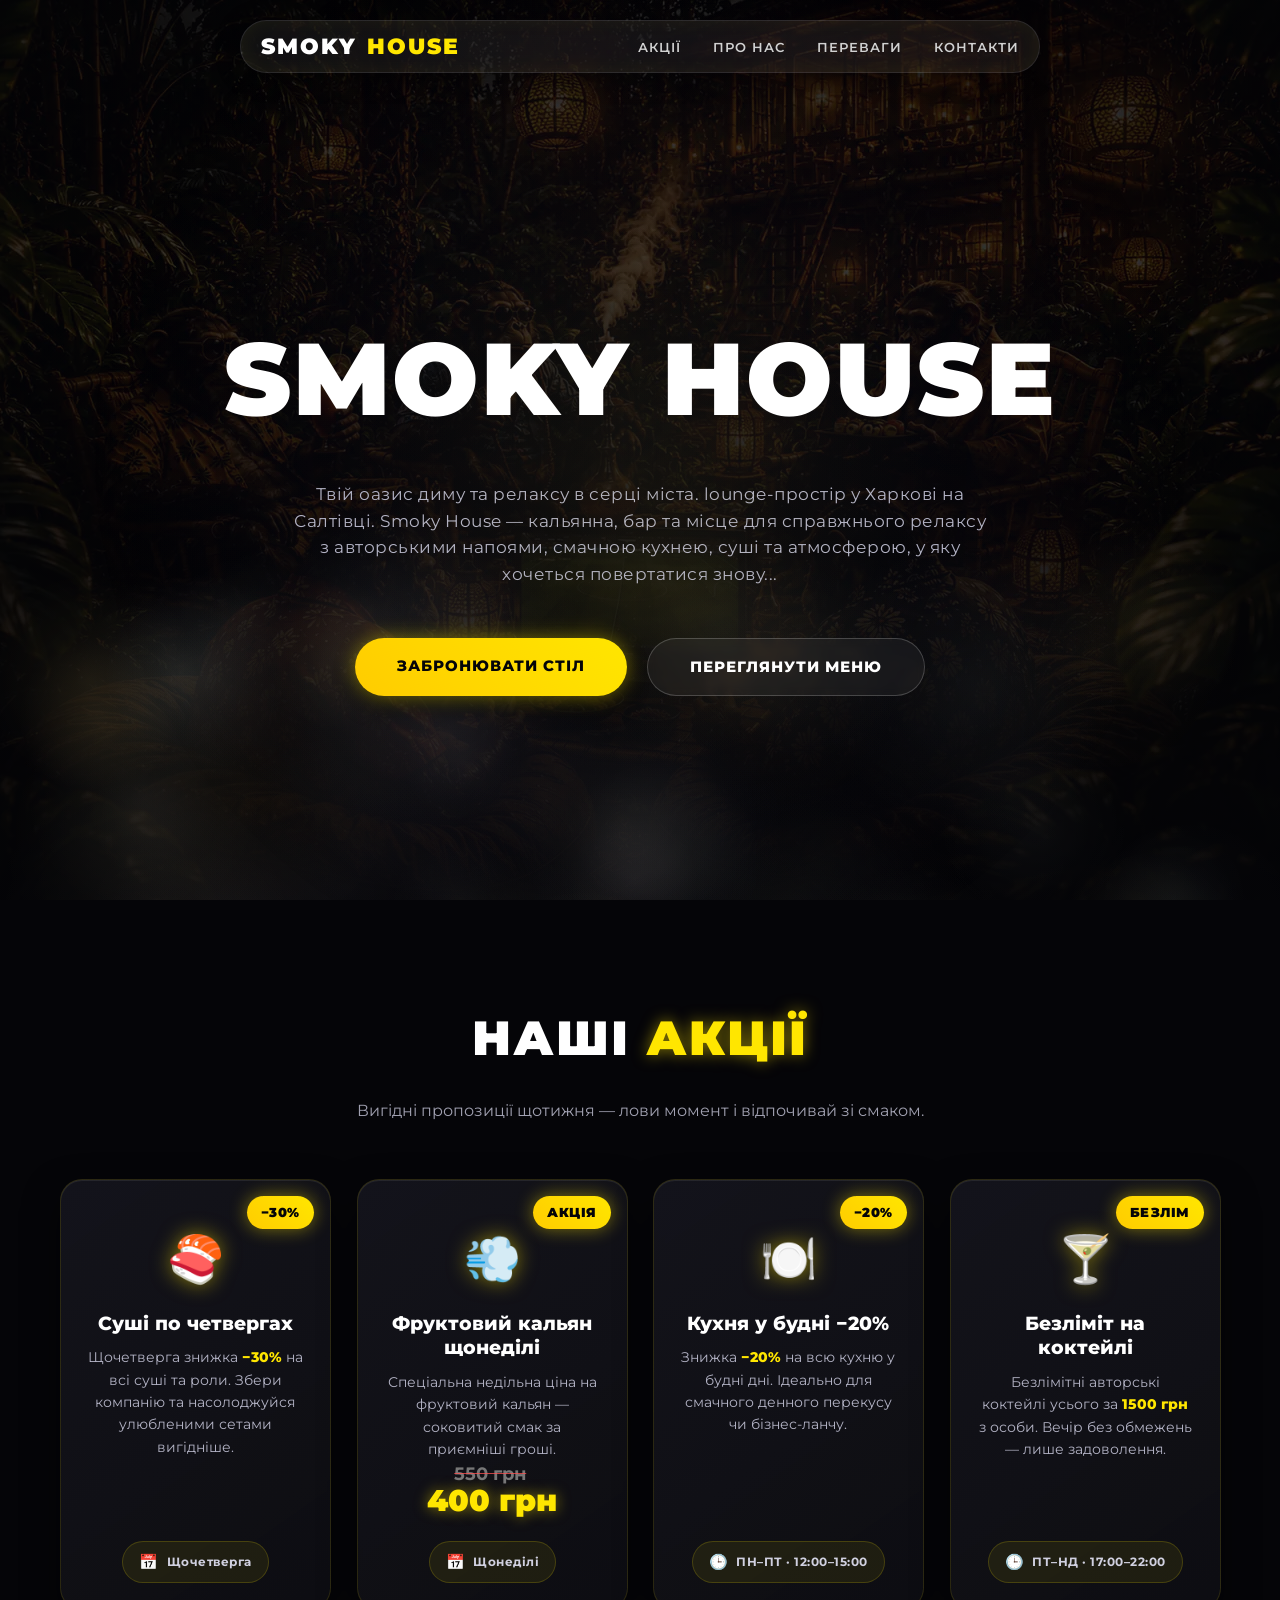
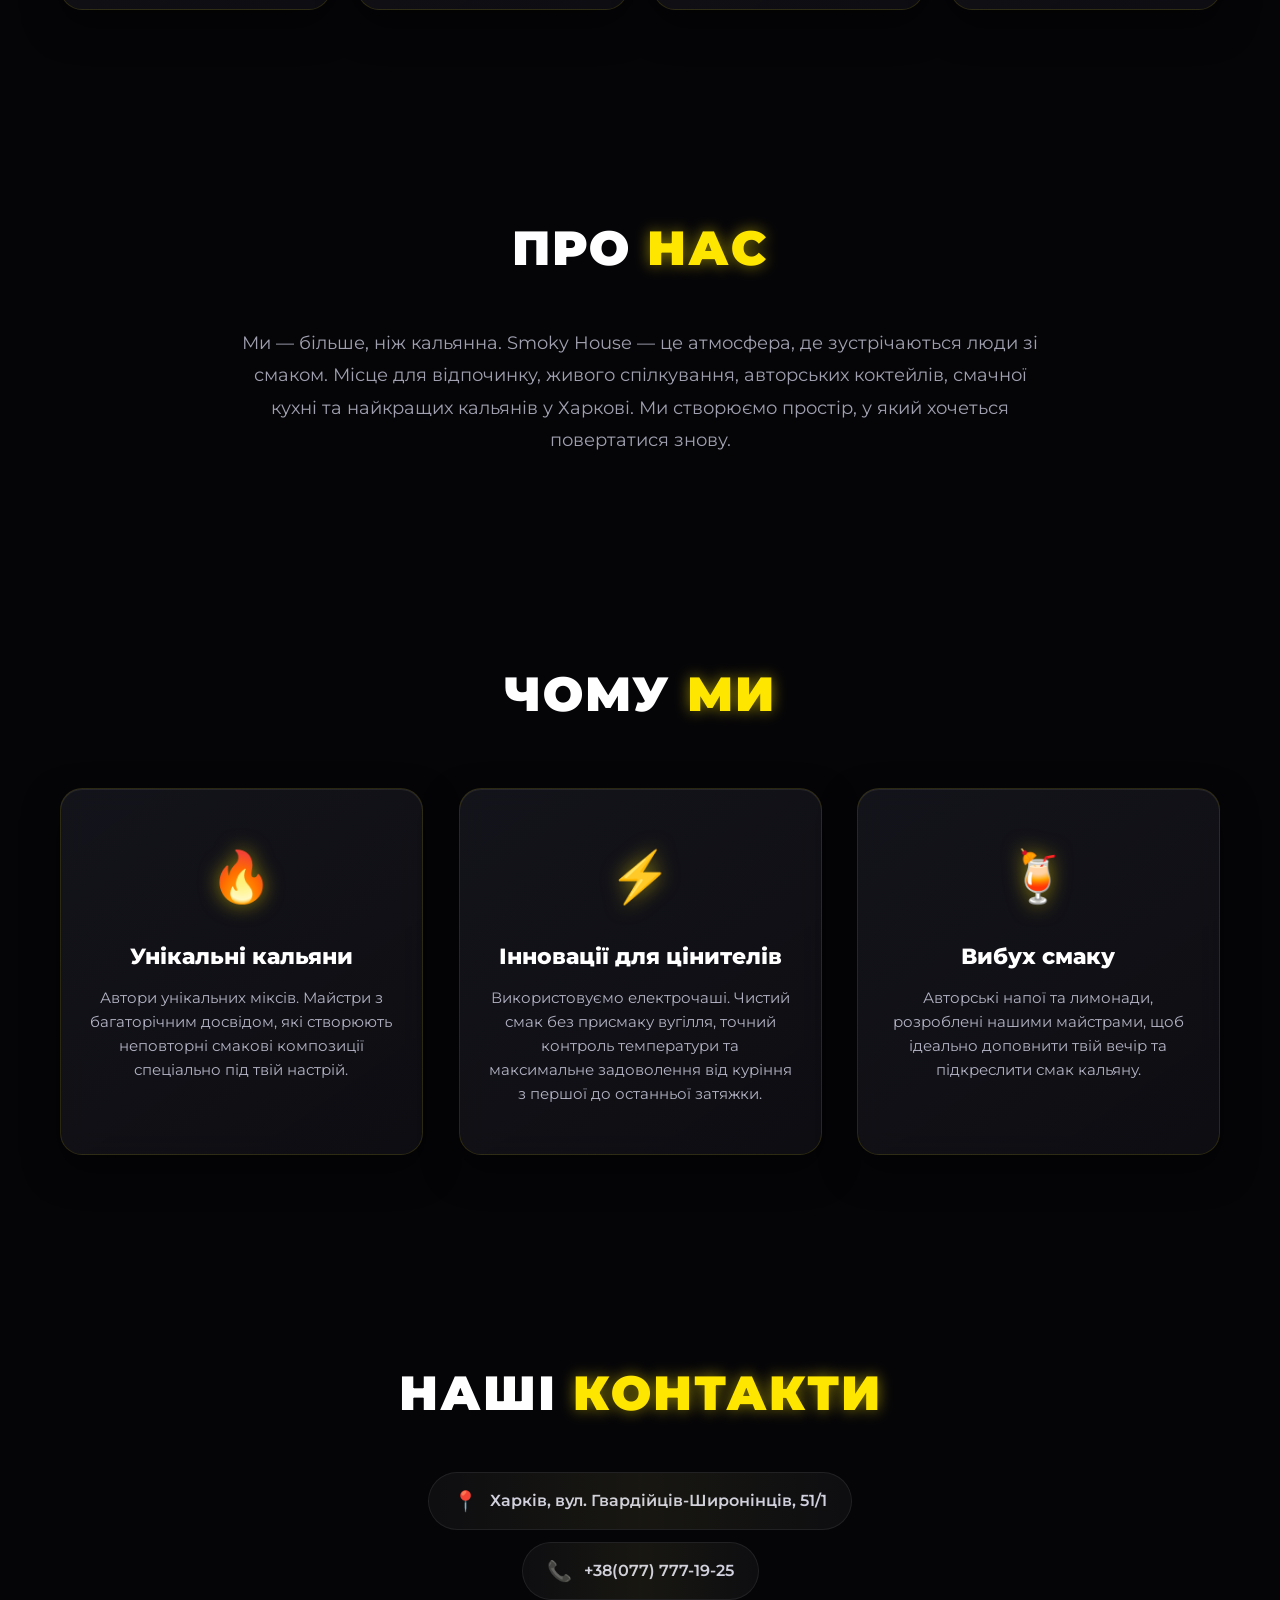
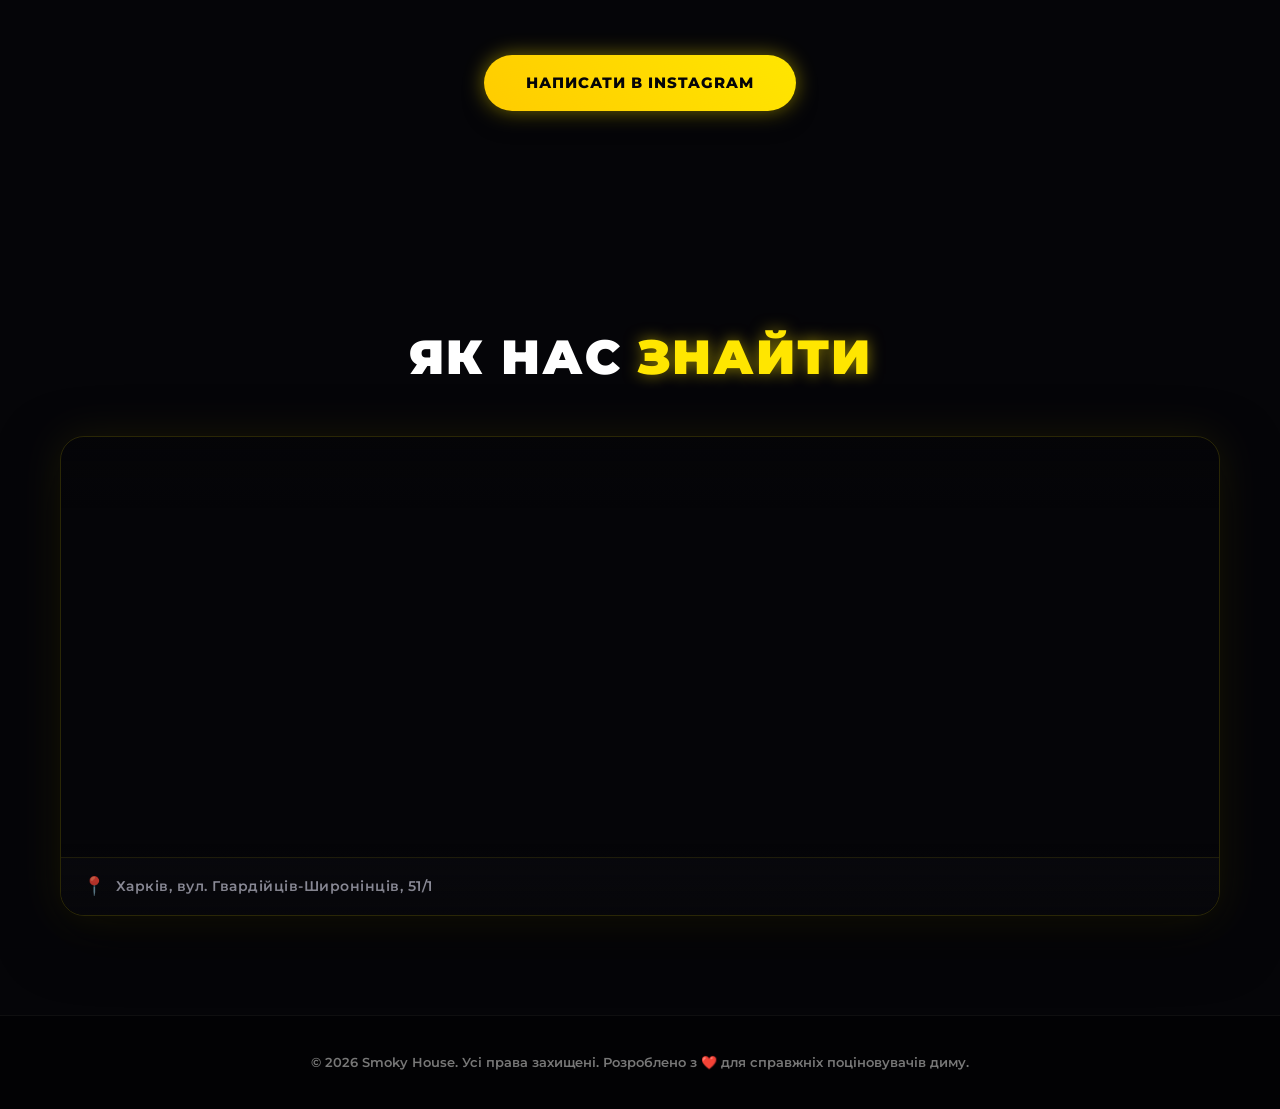
==== commit 3256d09c: "Update index.html" ====
--- a/index.html
+++ b/index.html
@@ -9,8 +9,8 @@
   <meta property="og:title" content="Smoky House | Твій оазис диму">
   <meta property="og:description" content="Відкрий для себе мистецтво кальяну на новому рівні.">
   <meta property="og:image" content="https://smokyhouse.github.io/smoky/img/SMOKY%20HOUSE.png">
-  <meta property="og:url" content="https://smokyhouse.kh.ua">
-  <link rel="canonical" href="https://smokyhouse.github.io/smoky/index.html">
+  <meta property="og:url" content="https://smokyhouse.github.io/smoky/index.html">
+  <link rel="canonical" href="https://smokyhouse.kh.ua">
   <link rel="icon" type="image/png" sizes="32x32" href="https://smokyhouse.github.io/smoky/img/SMOKY.png">
   <link rel="preconnect" href="https://smokyhouse.github.io/smoky/index.html">
   <link rel="preconnect" href="https://fonts.googleapis.com">
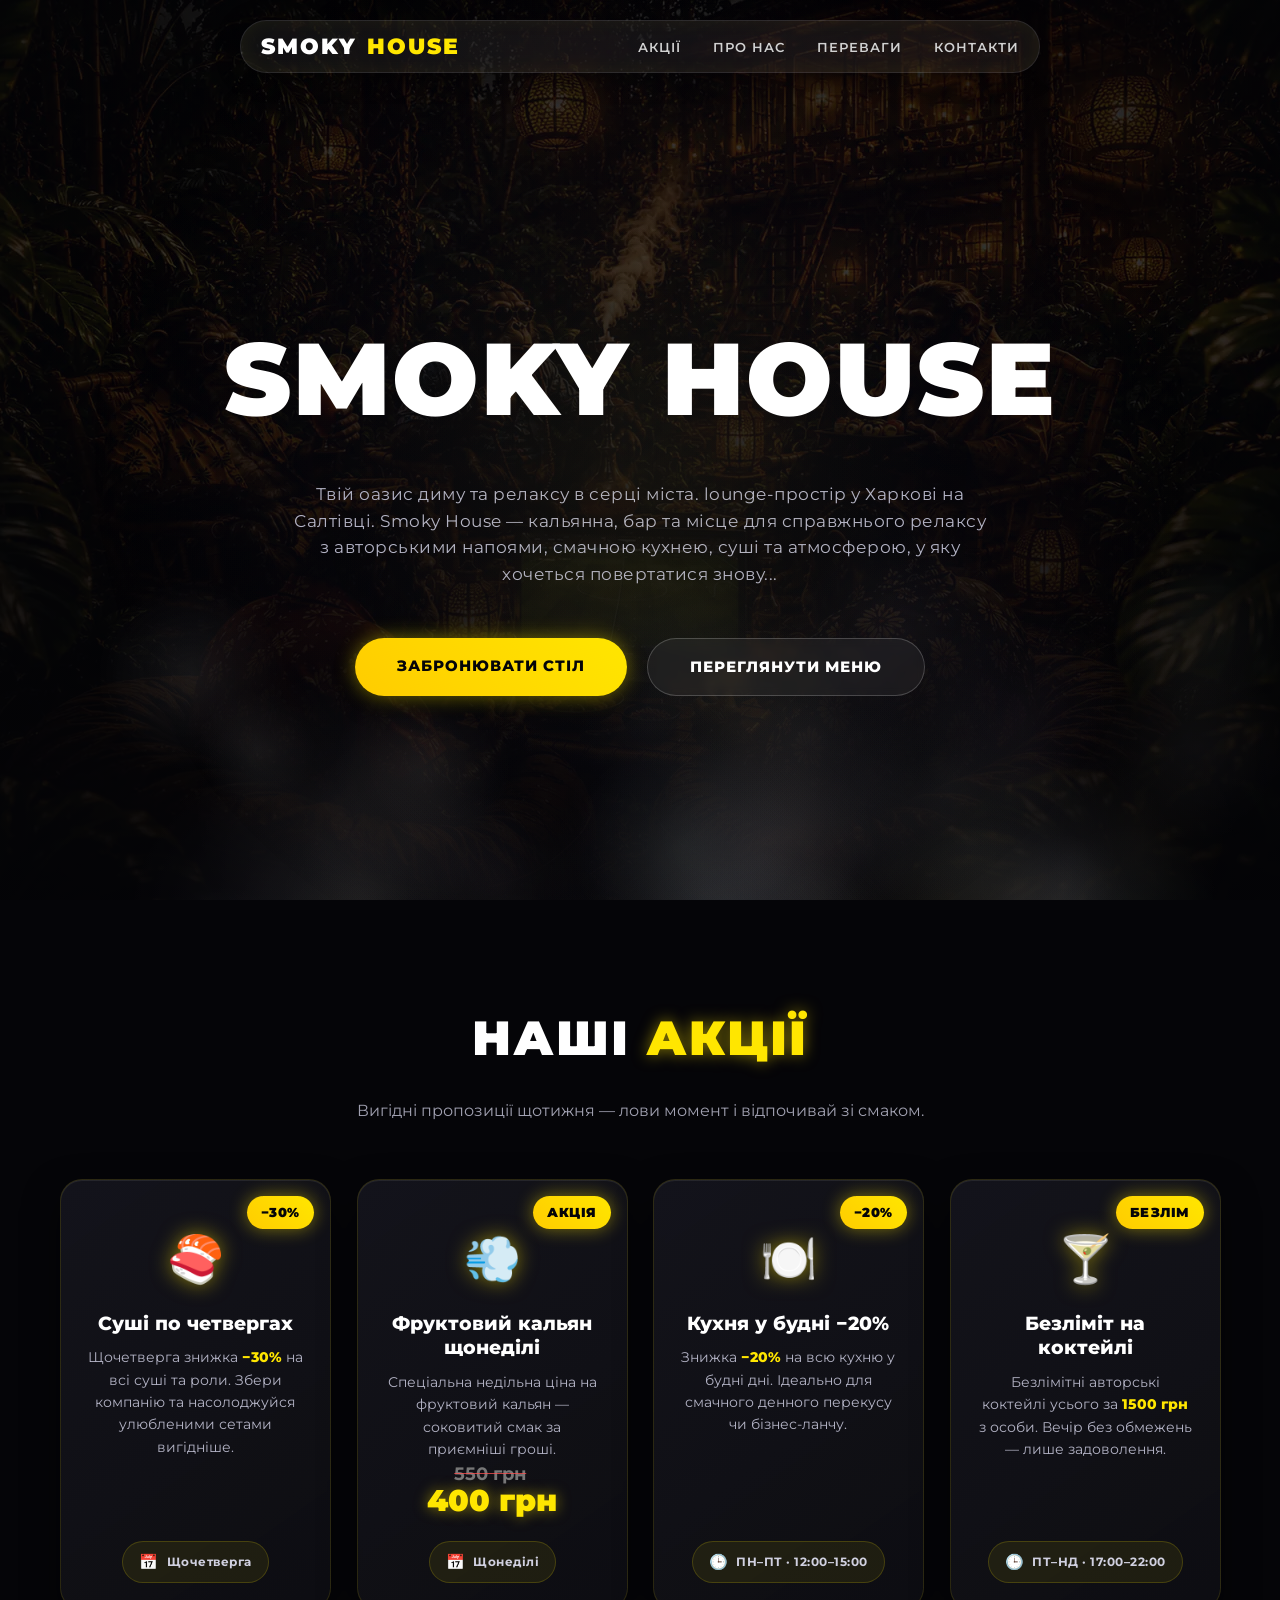
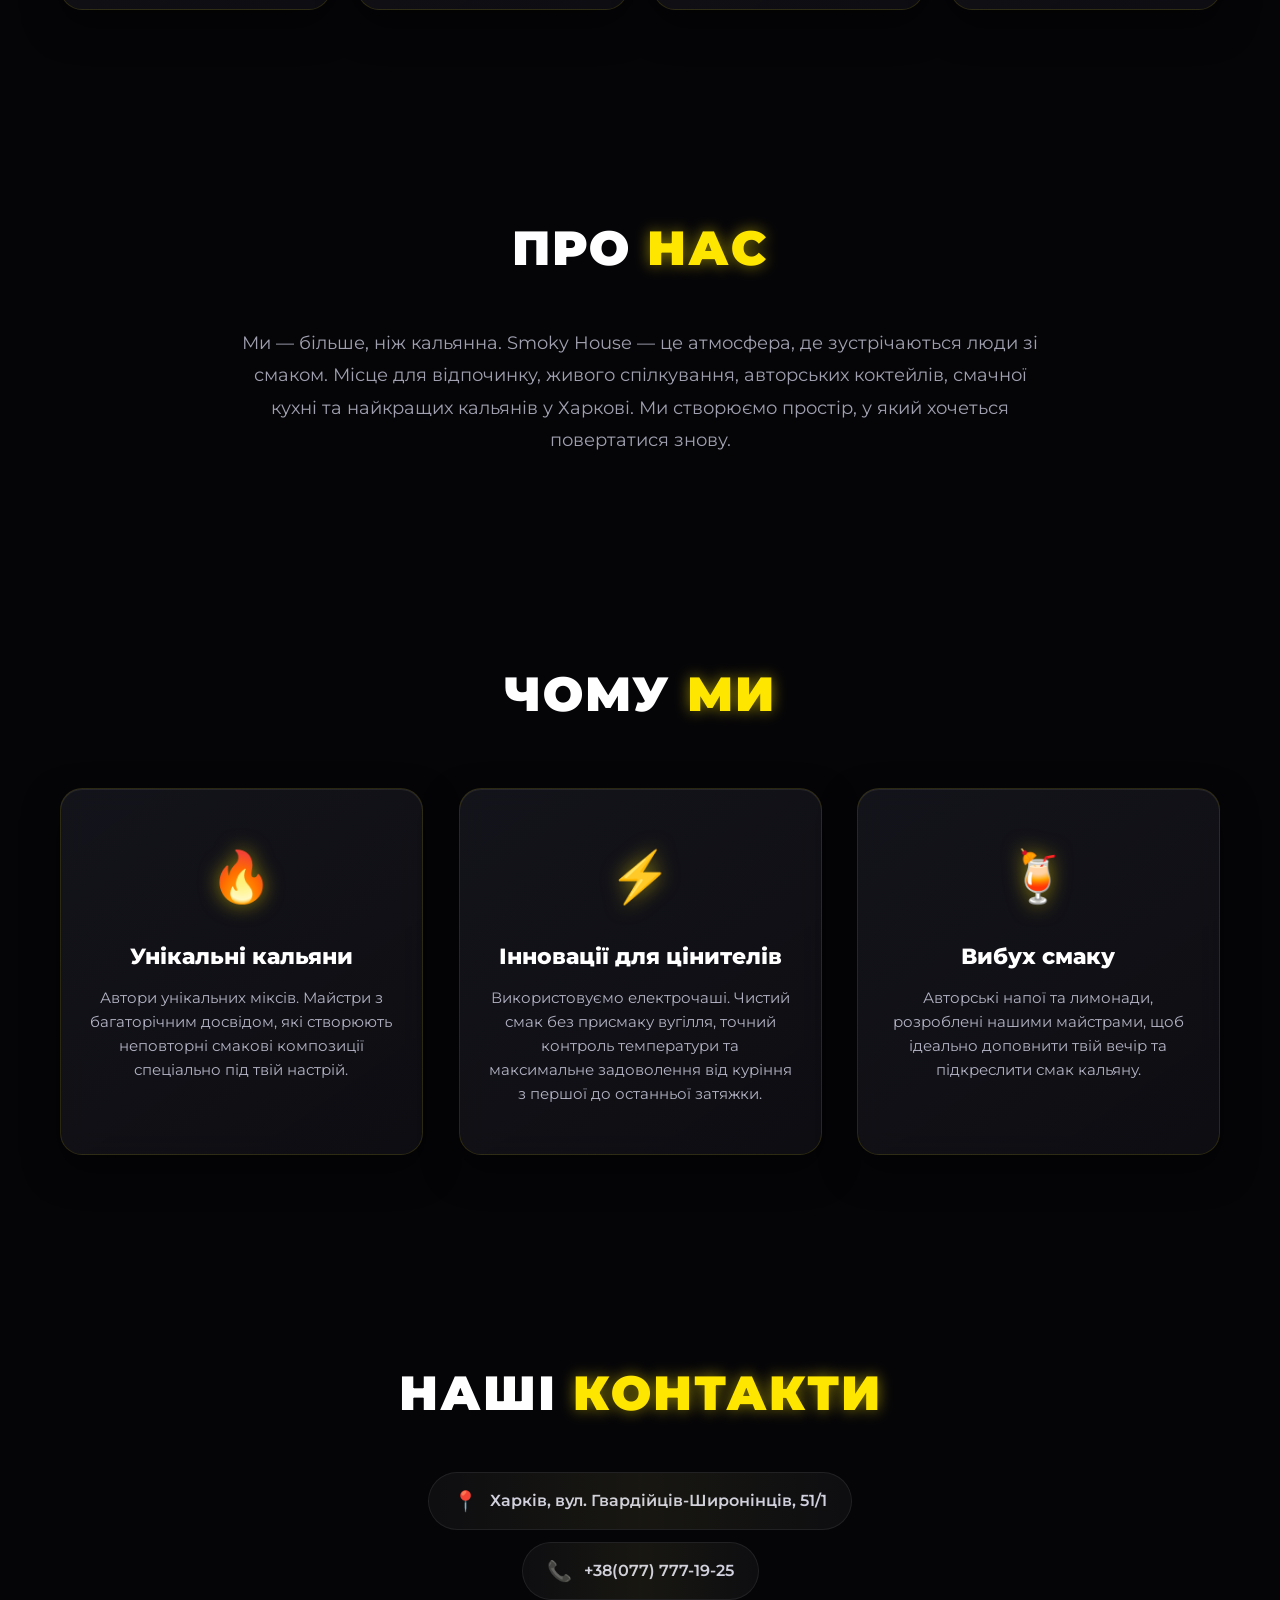
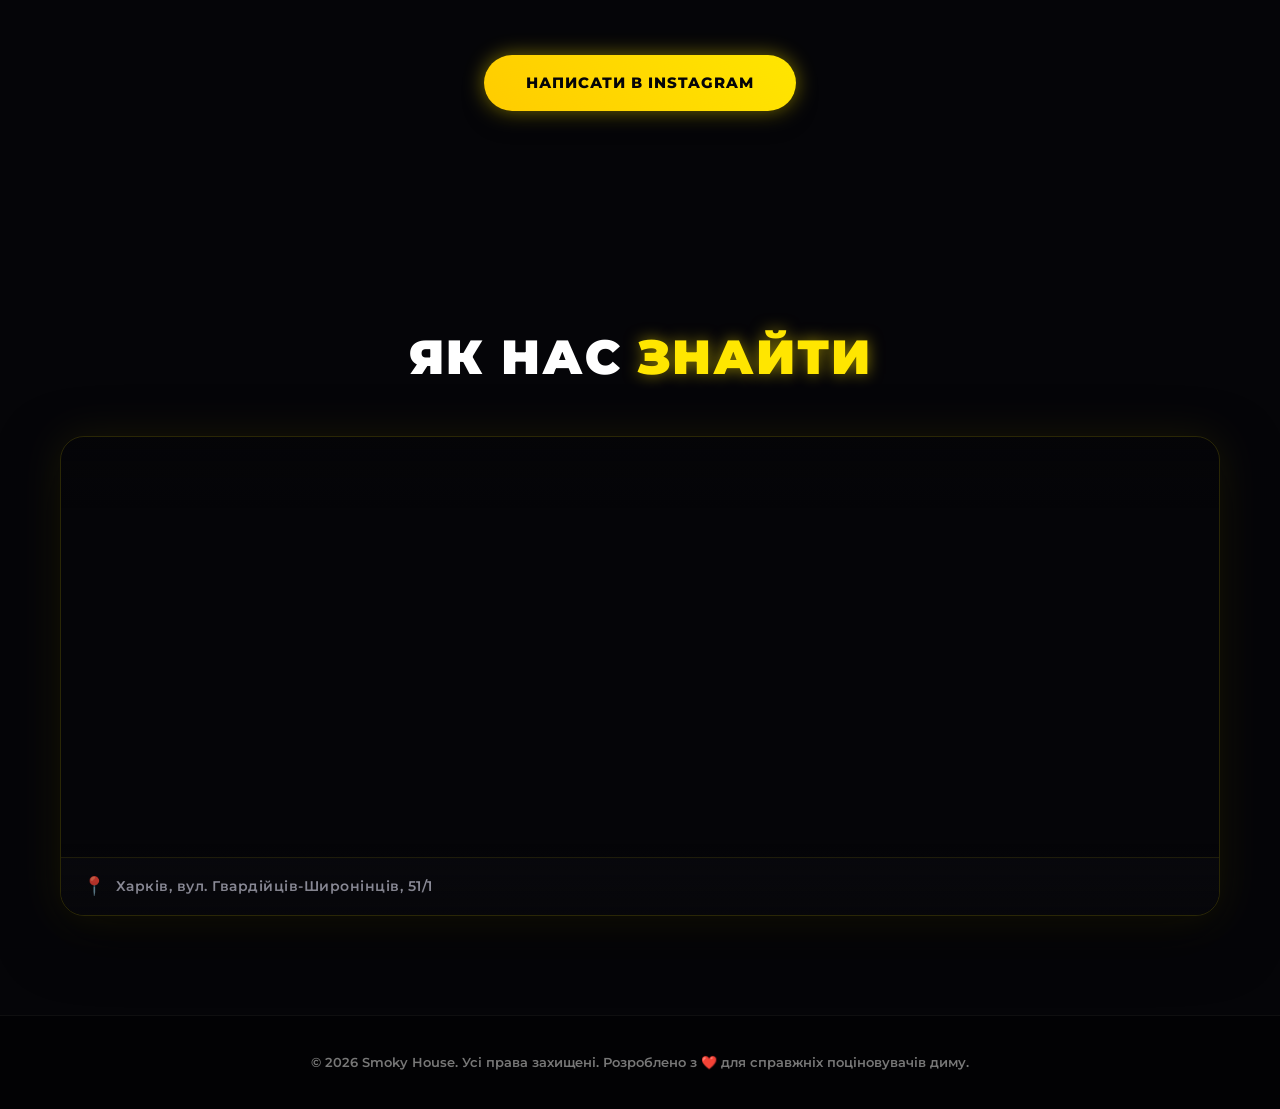
==== commit a87d86b7: "Update index.html" ====
--- a/index.html
+++ b/index.html
@@ -9,7 +9,7 @@
   <meta property="og:title" content="Smoky House | Твій оазис диму">
   <meta property="og:description" content="Відкрий для себе мистецтво кальяну на новому рівні.">
   <meta property="og:image" content="https://smokyhouse.github.io/smoky/img/SMOKY%20HOUSE.png">
-  <meta property="og:url" content="https://smokyhouse.github.io/smoky/index.html">
+  <meta property="og:url" content="https://smokyhouse.github.io/smoky/">
   <link rel="canonical" href="https://smokyhouse.kh.ua">
   <link rel="icon" type="image/png" sizes="32x32" href="https://smokyhouse.github.io/smoky/img/SMOKY.png">
   <link rel="preconnect" href="https://smokyhouse.github.io/smoky/index.html">
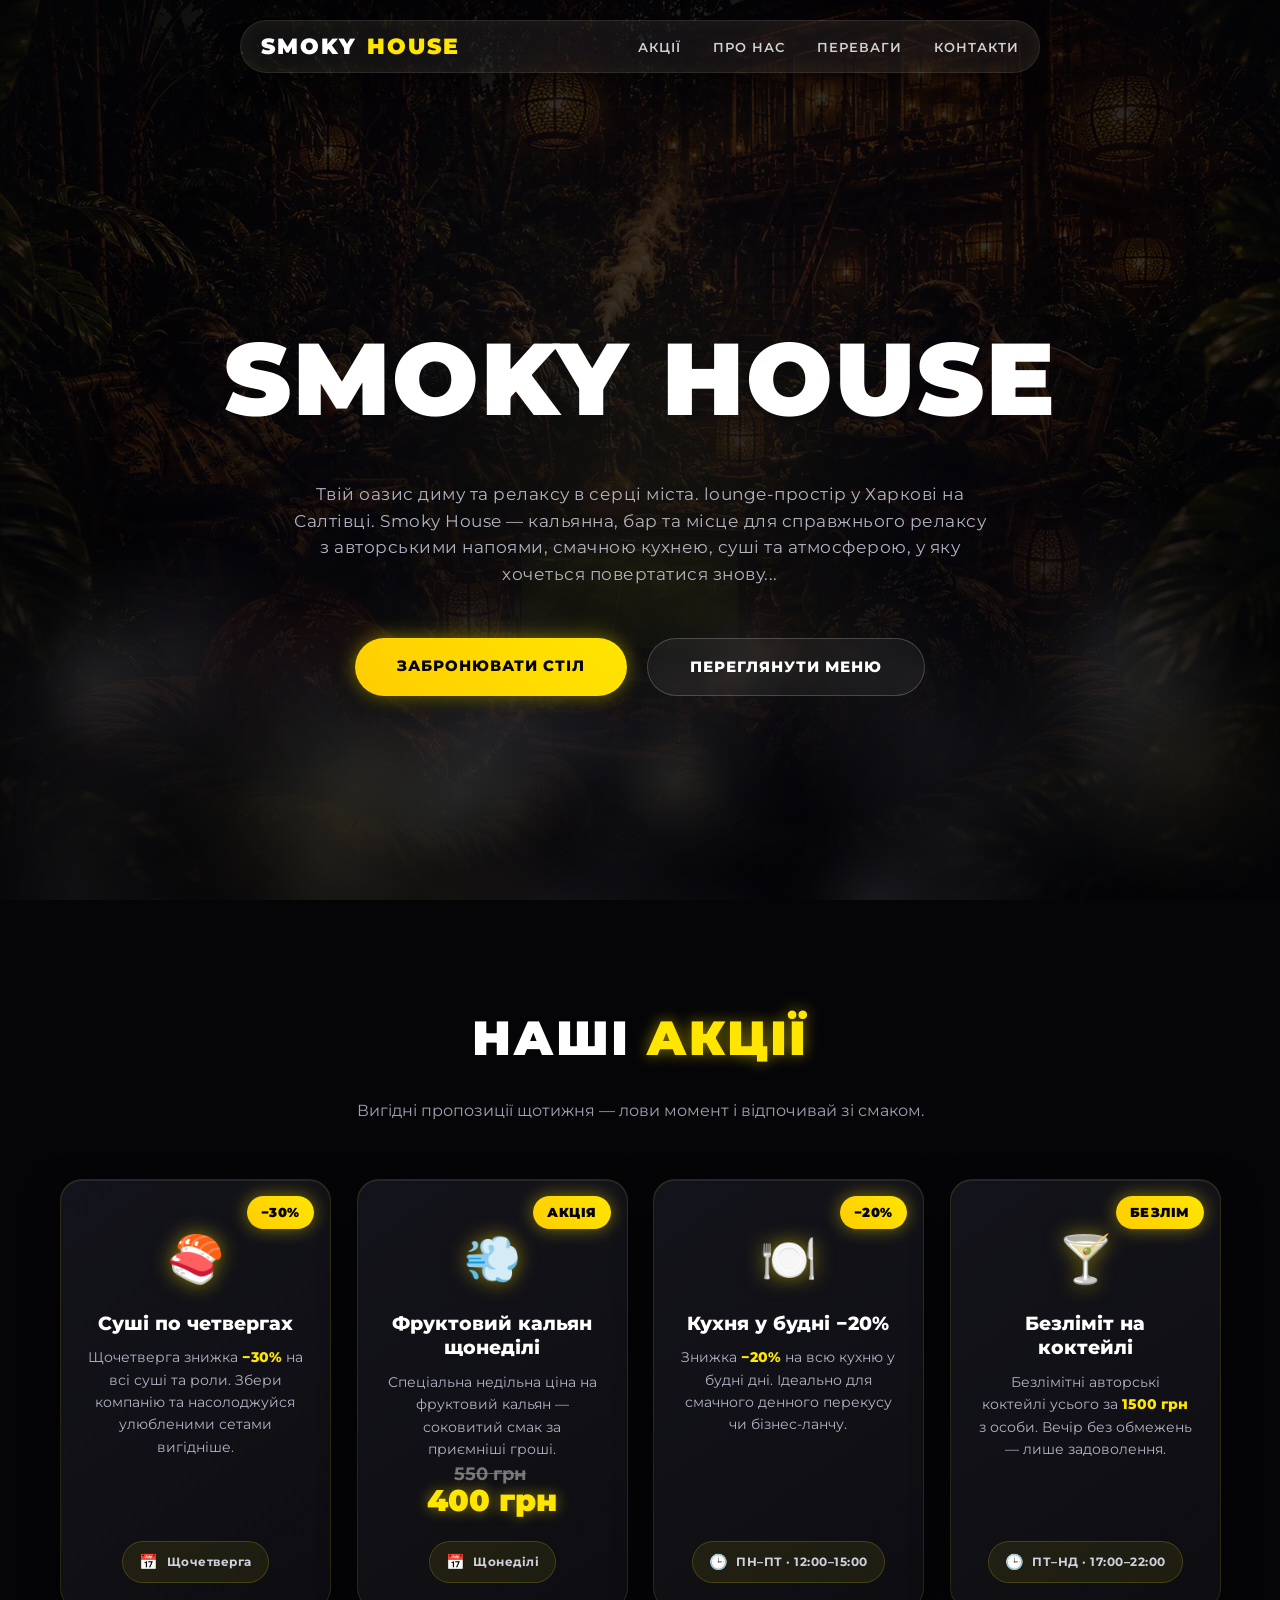
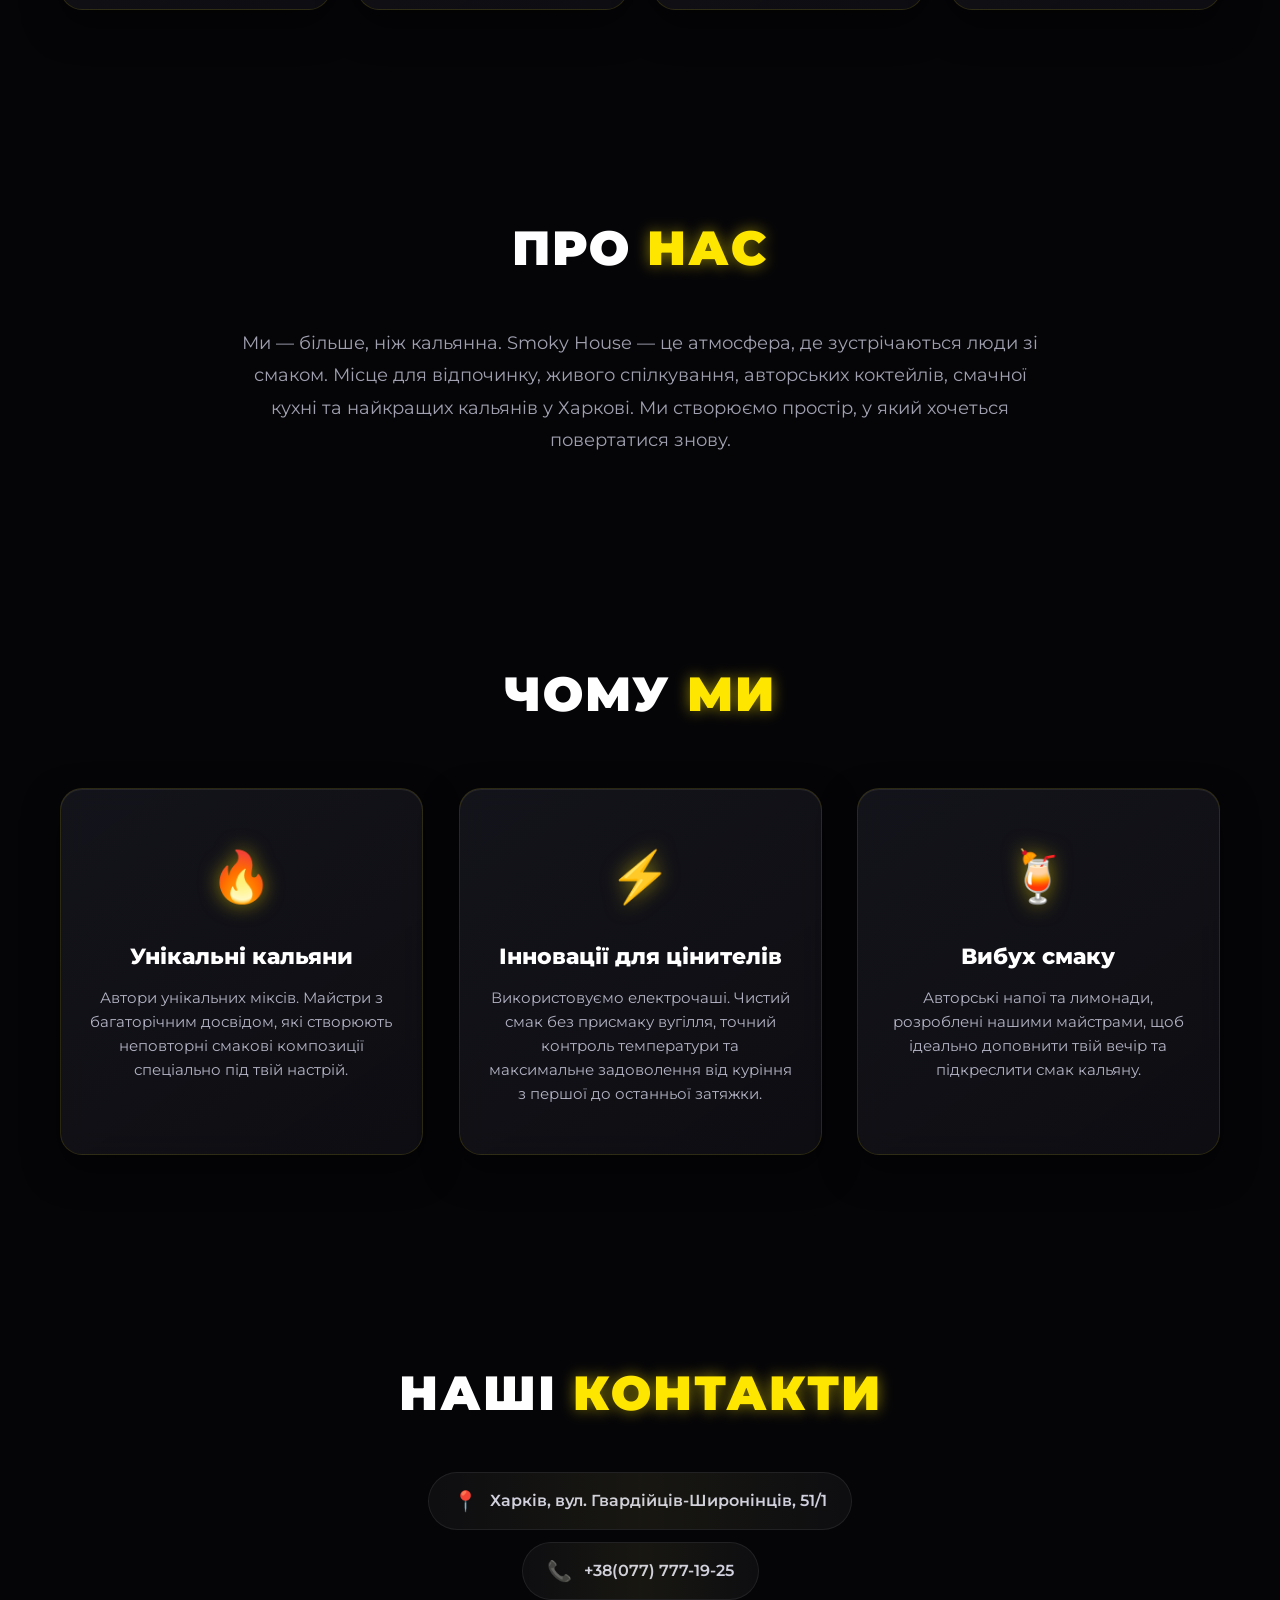
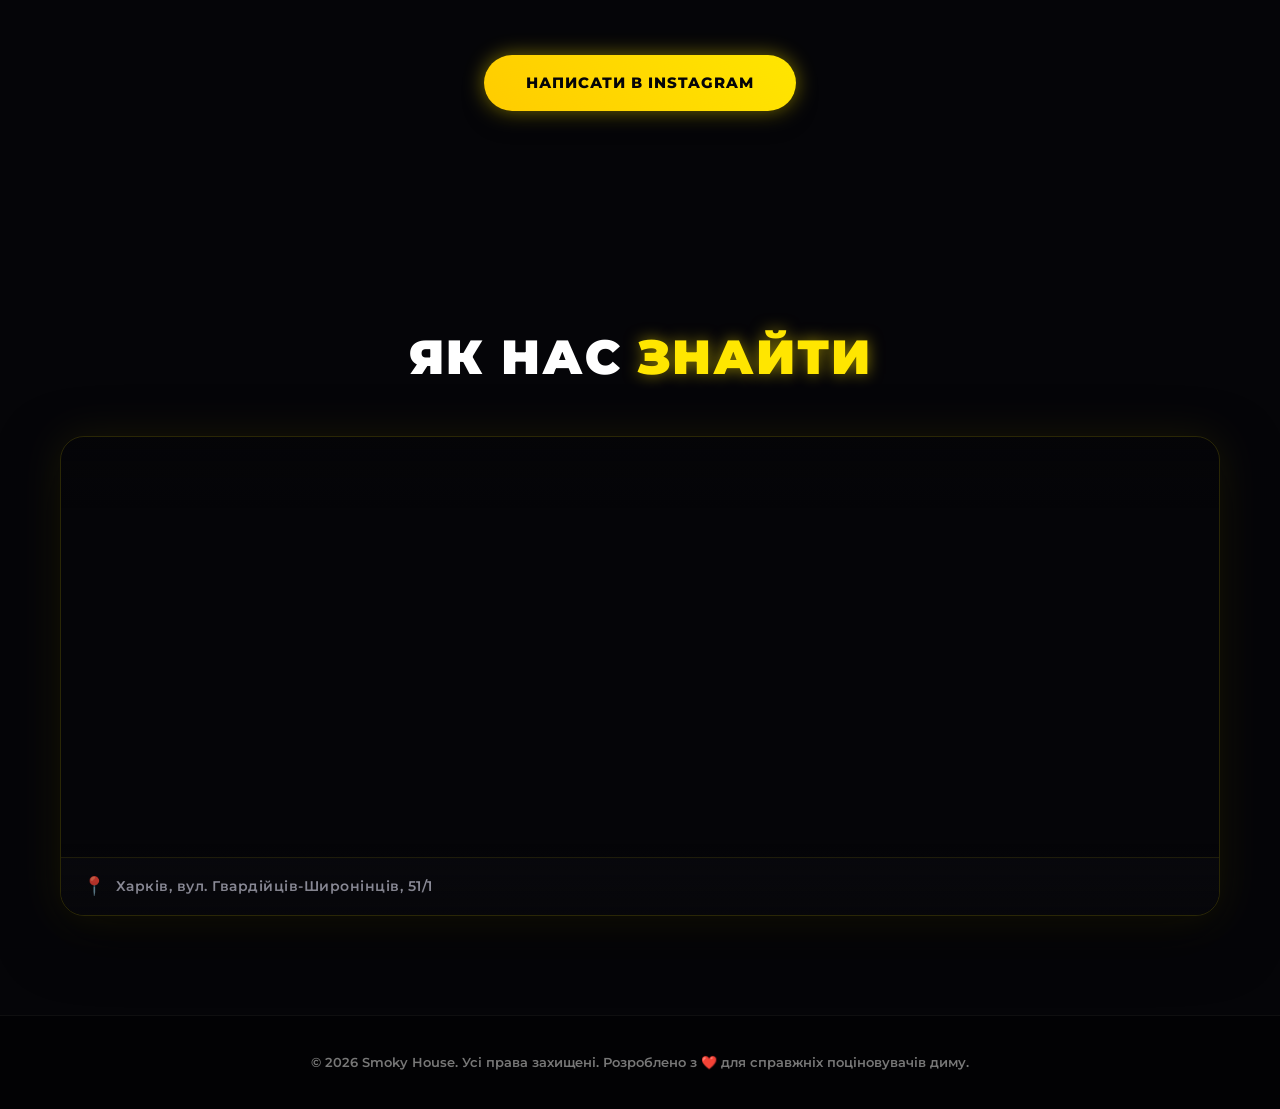
==== commit 47023c7a: "Update index.html" ====
--- a/index.html
+++ b/index.html
@@ -54,7 +54,7 @@
 
 <!-- Header (оригінальний дизайн) -->
 <header>
-  <a href="/" class="logo-text">SMOKY<span>HOUSE</span></a>
+  <a href="index.html" class="logo-text">SMOKY<span>HOUSE</span></a>
   <nav>
     <a href="#promos">Акції</a>
     <a href="#about">Про нас</a>
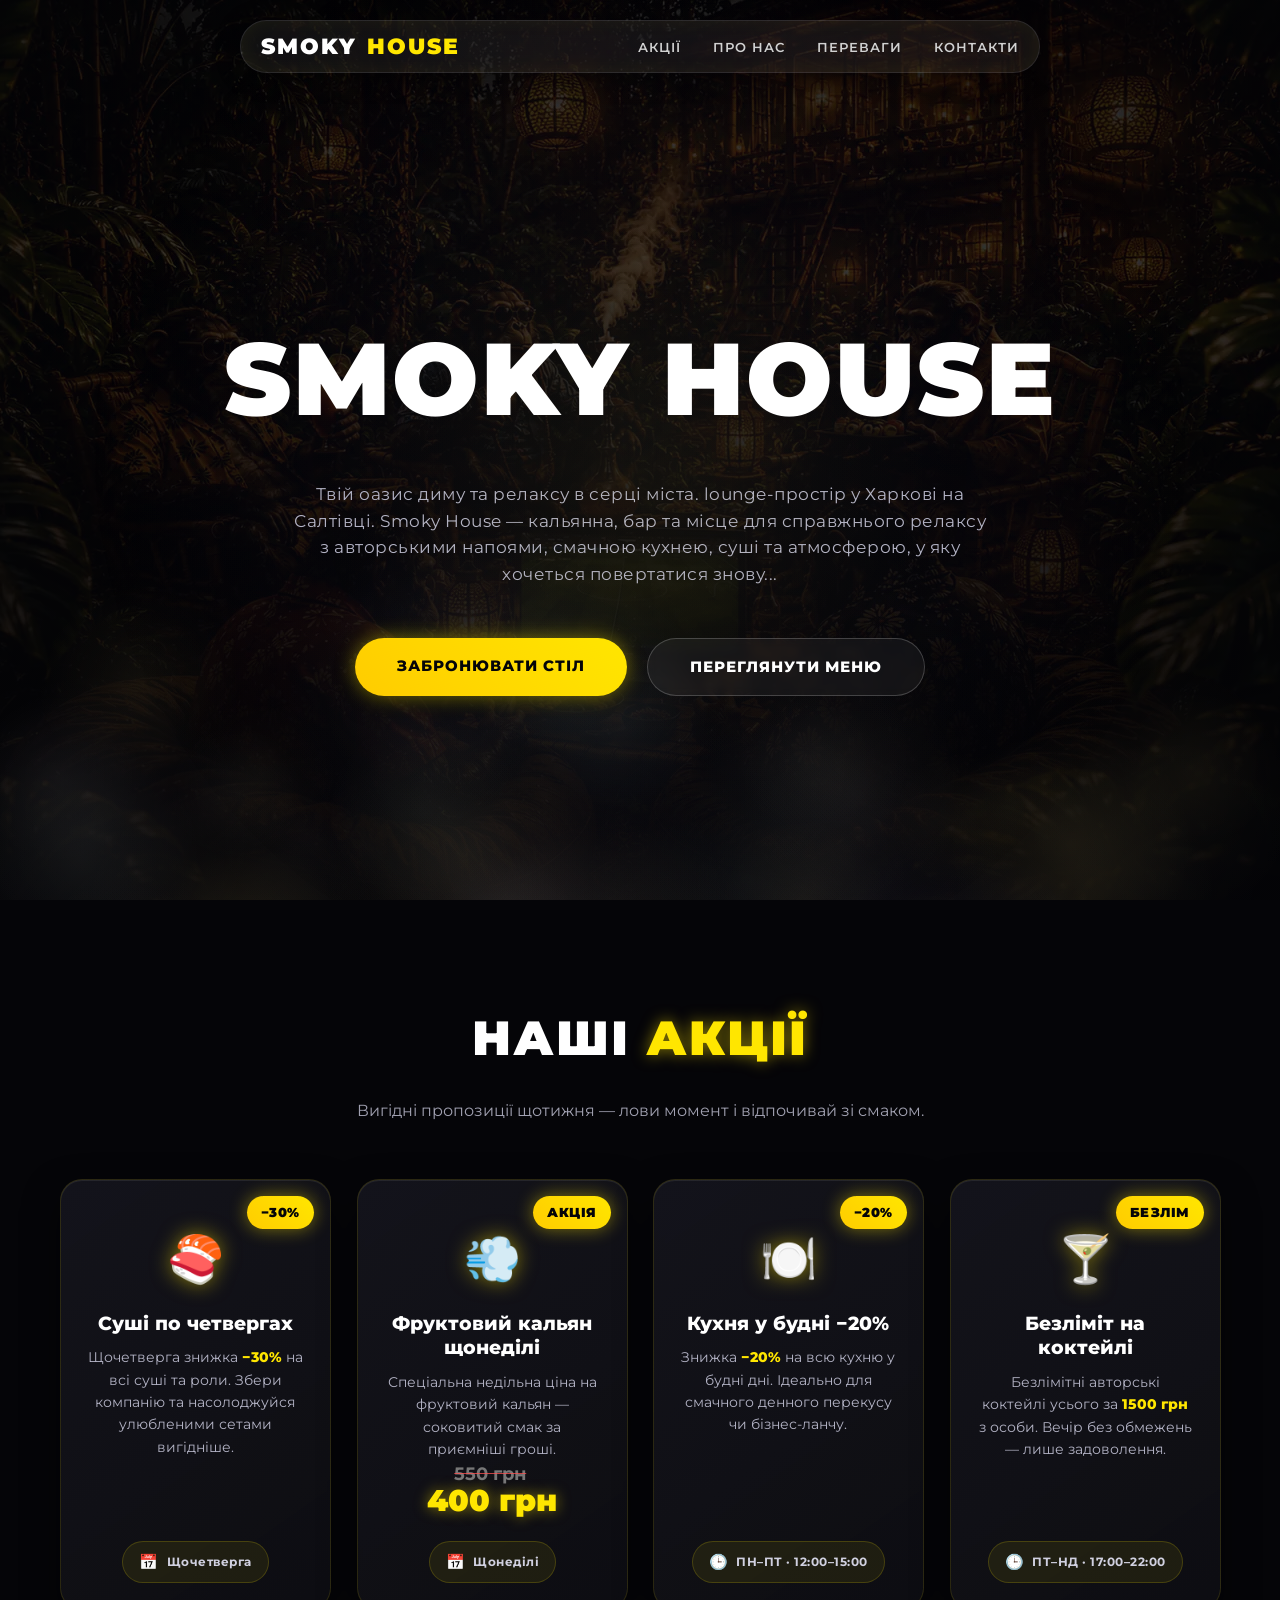
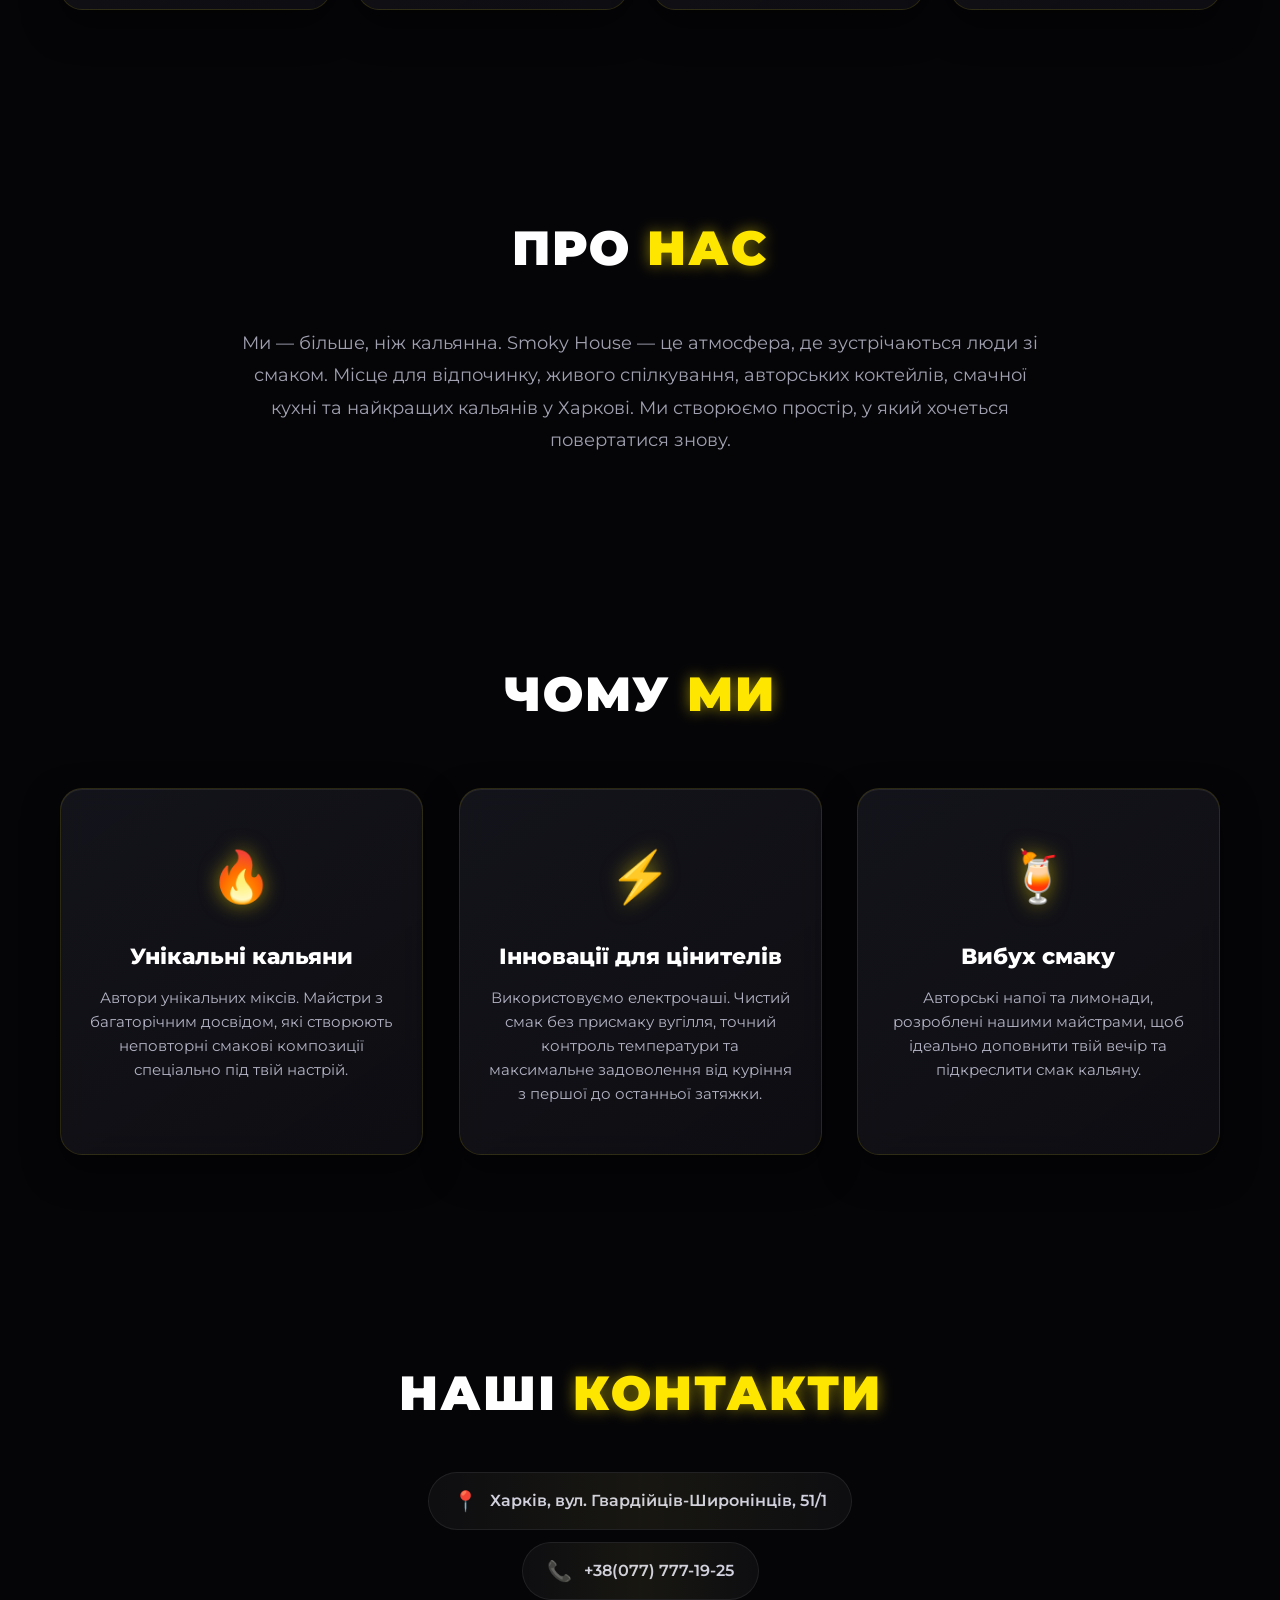
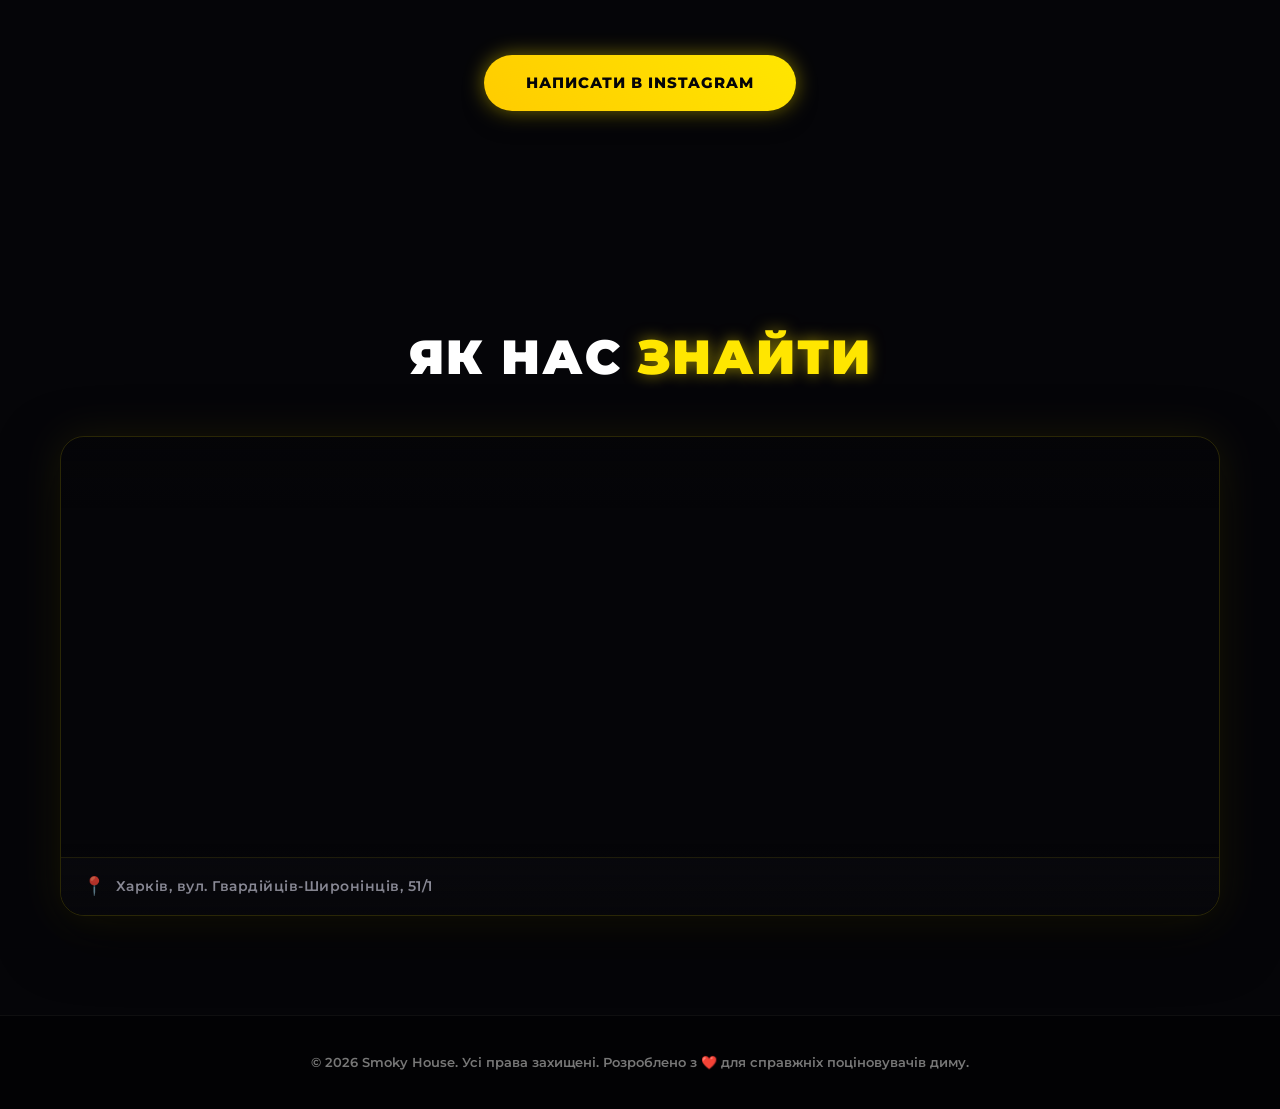
==== commit 5473d1fa: "Update index.html" ====
--- a/index.html
+++ b/index.html
@@ -12,7 +12,7 @@
   <meta property="og:url" content="https://smokyhouse.github.io/smoky/">
   <link rel="canonical" href="https://smokyhouse.kh.ua">
   <link rel="icon" type="image/png" sizes="32x32" href="https://smokyhouse.github.io/smoky/img/SMOKY.png">
-  <link rel="preconnect" href="https://smokyhouse.github.io/smoky/index.html">
+  <link rel="preconnect" href="https://smokyhouse.github.io/">
   <link rel="preconnect" href="https://fonts.googleapis.com">
   <link rel="preconnect" href="https://fonts.gstatic.com" crossorigin>
   <link href="https://fonts.googleapis.com/css2?family=Montserrat:wght@400;600;800;900&display=swap" rel="stylesheet">
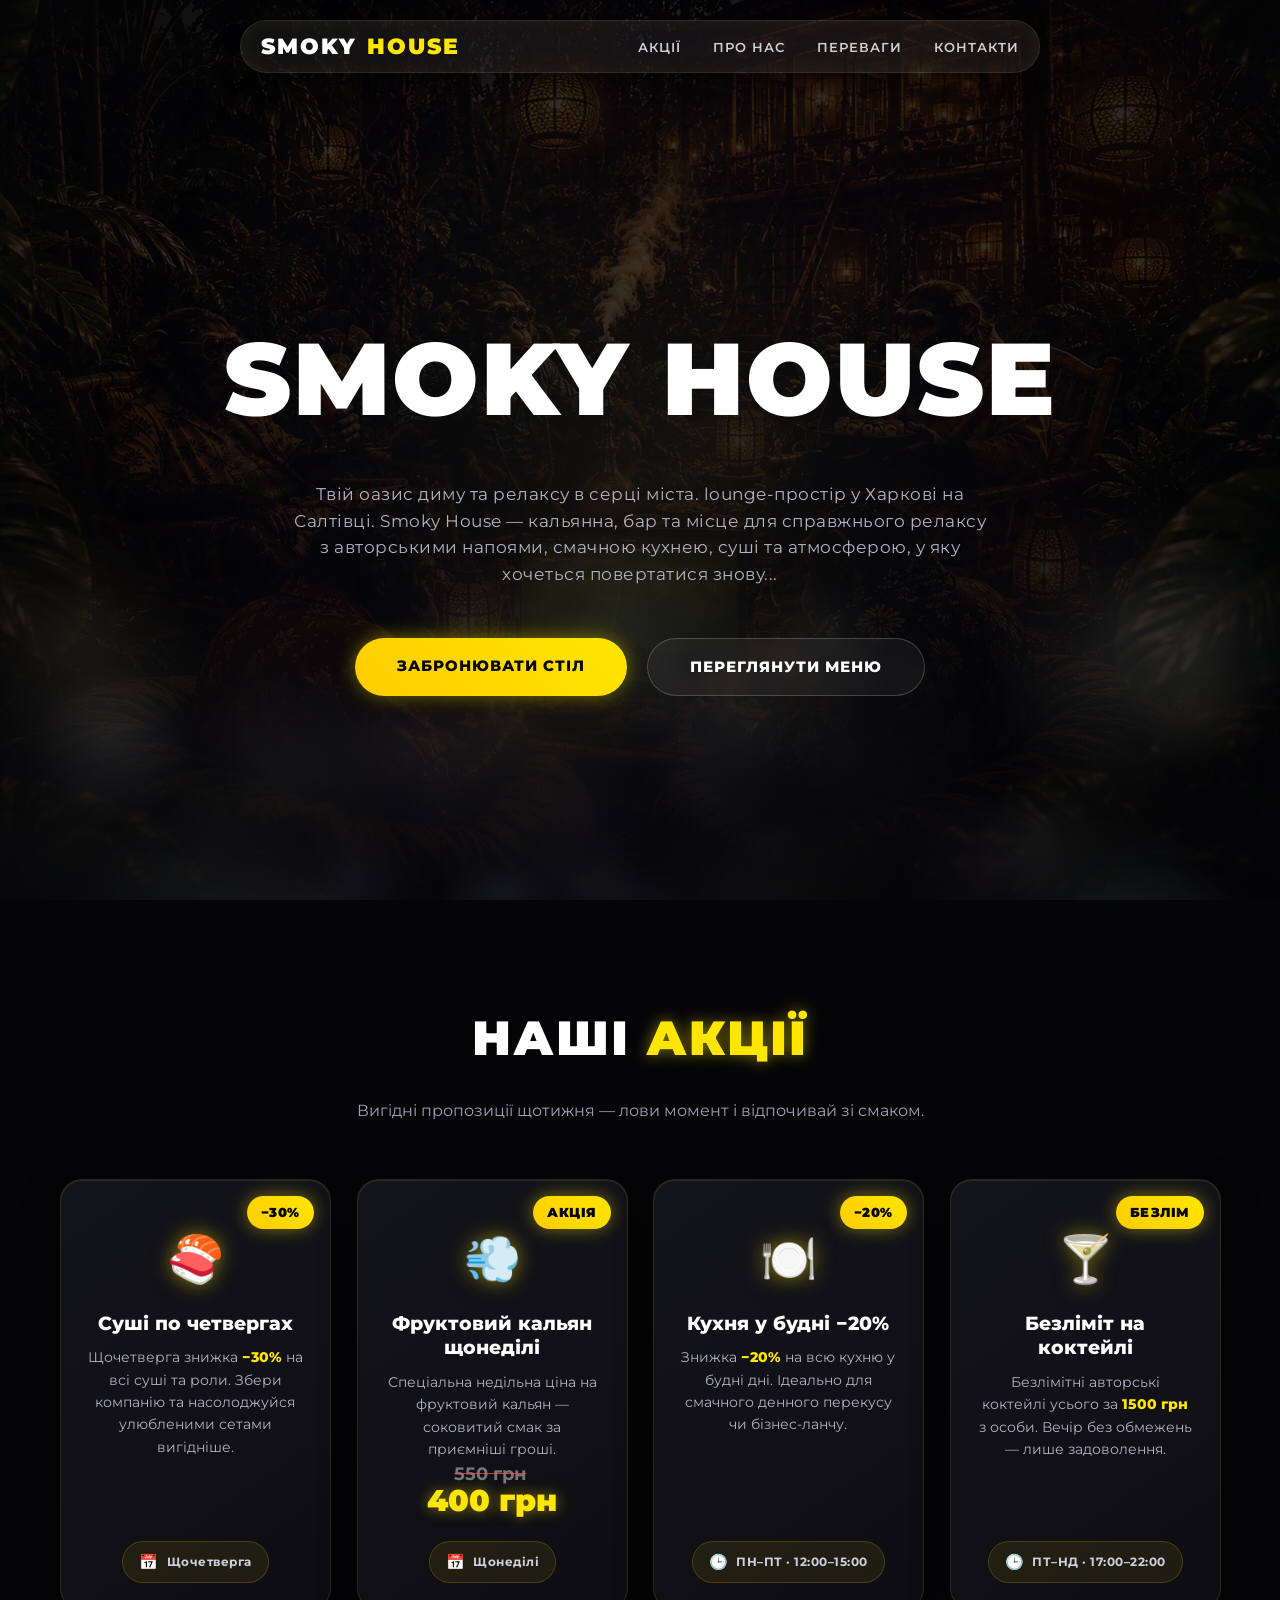
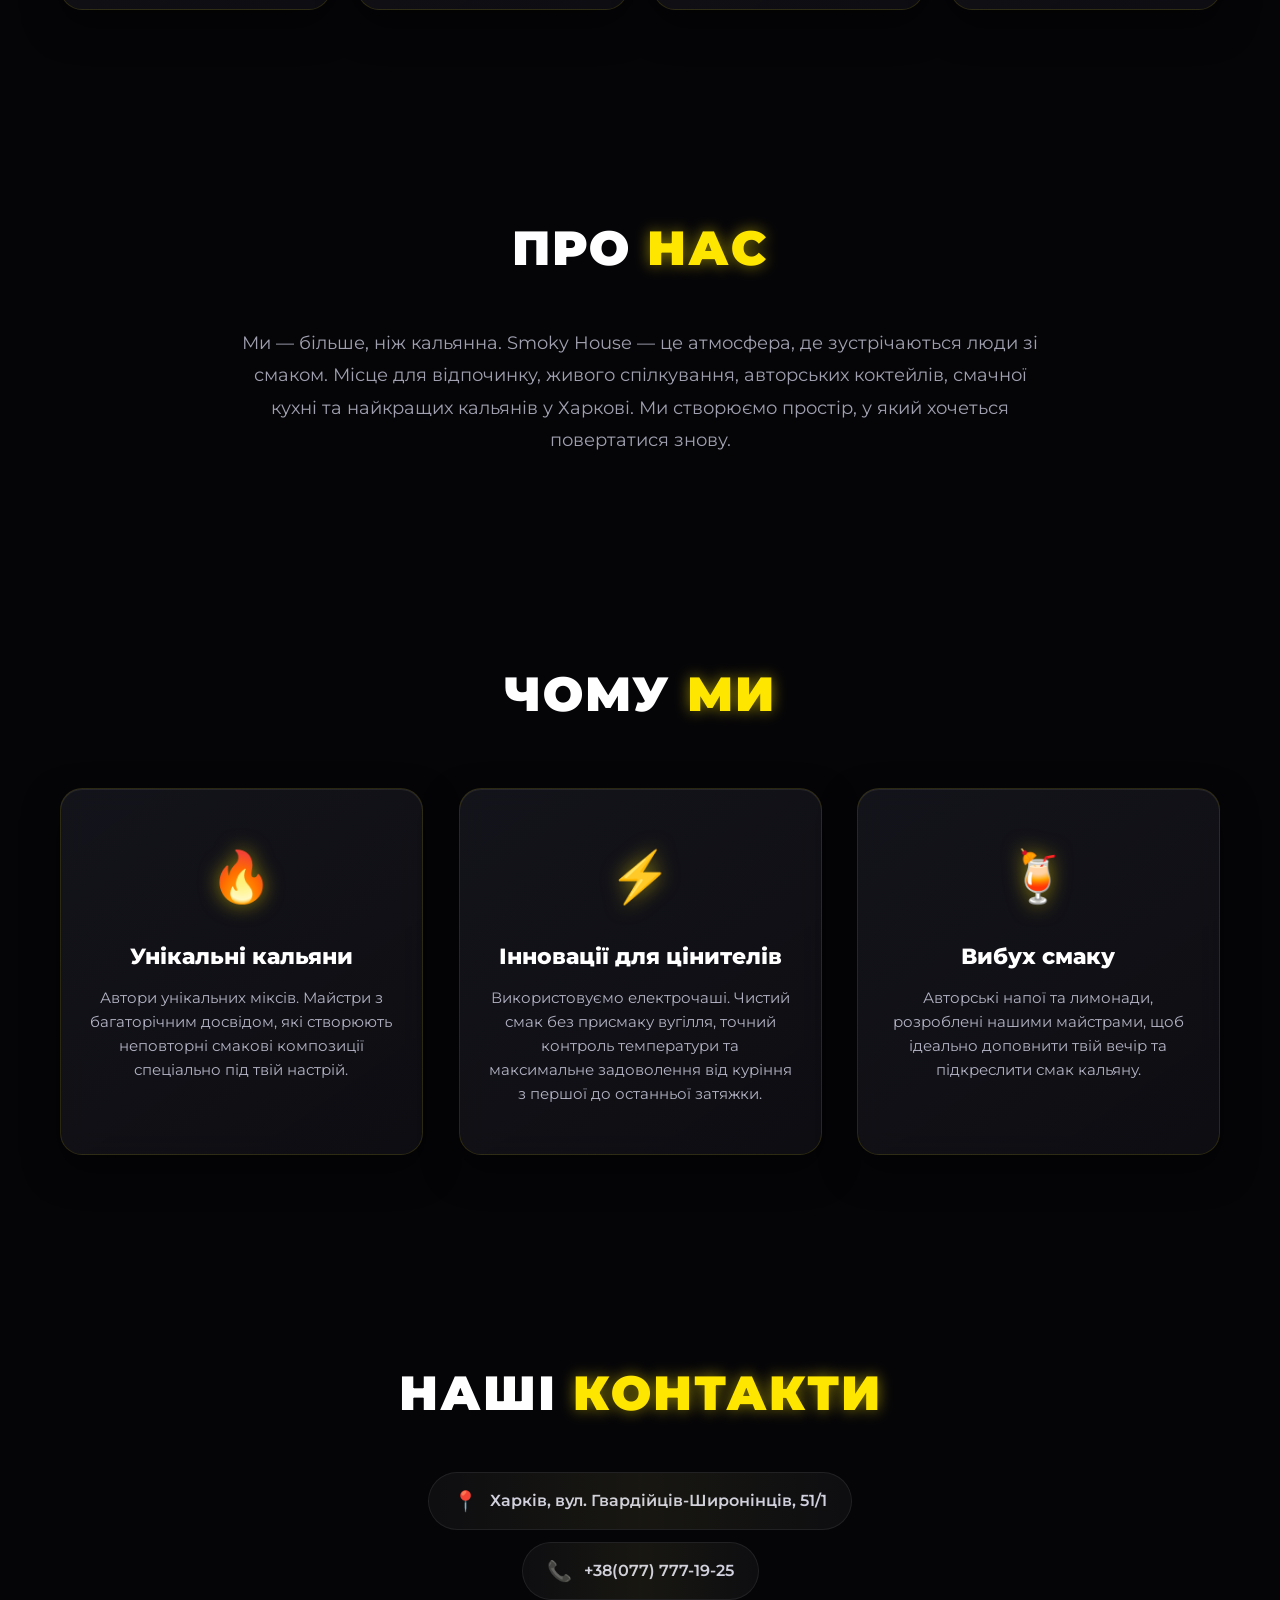
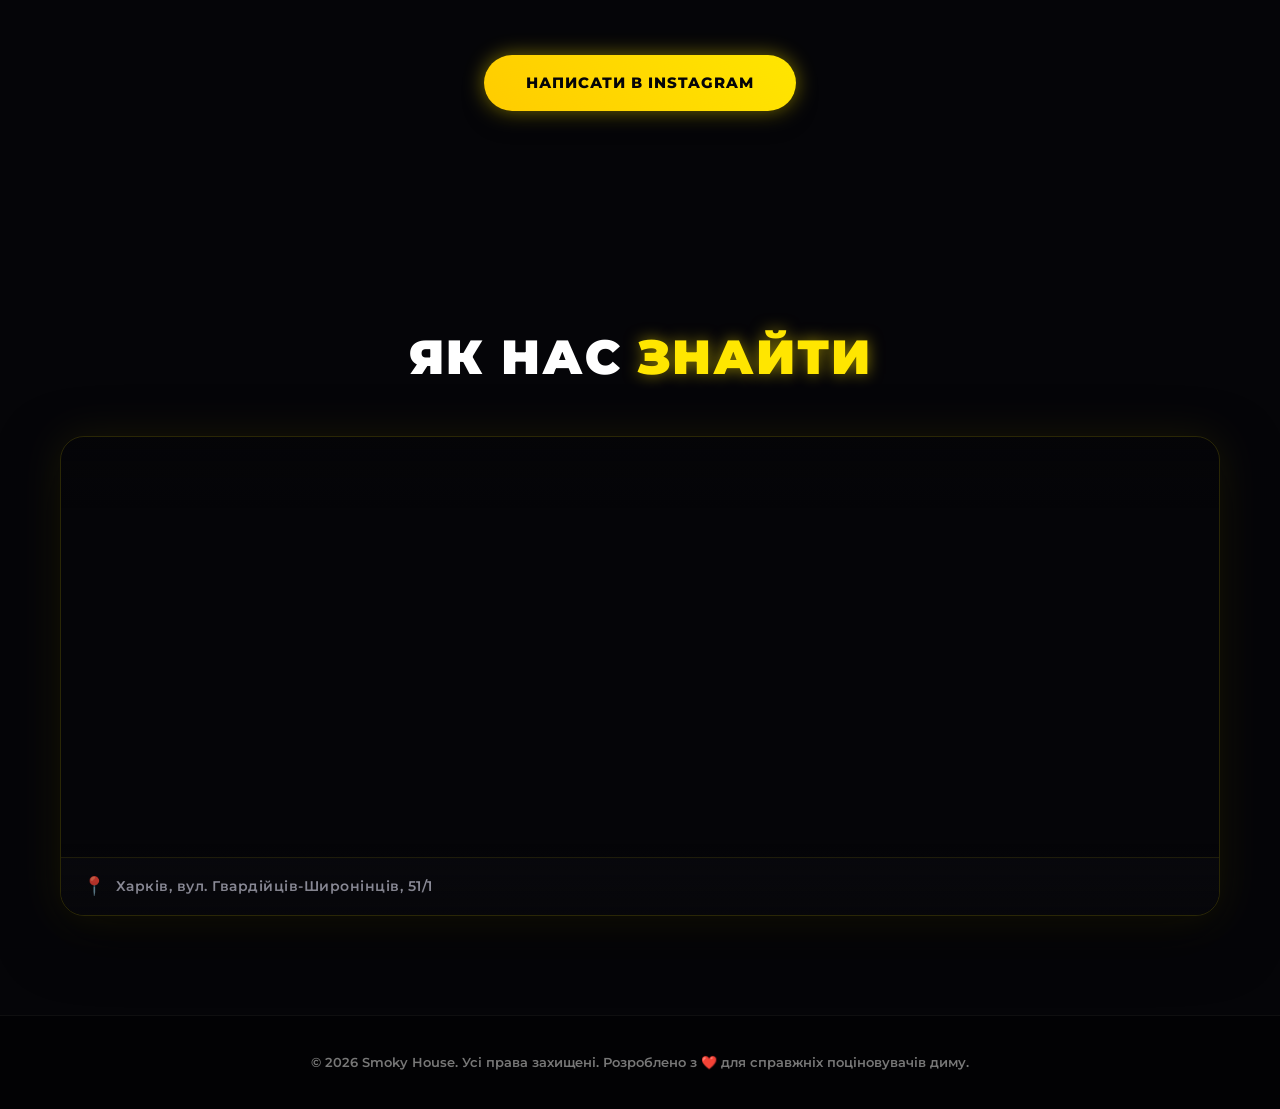
==== commit 8efaaa1e: "Update index.html" ====
--- a/index.html
+++ b/index.html
@@ -54,7 +54,7 @@
 
 <!-- Header (оригінальний дизайн) -->
 <header>
-  <a href="index.html" class="logo-text">SMOKY<span>HOUSE</span></a>
+  <a href="https://smokyhouse.github.io/smoky/index.html" class="logo-text">SMOKY<span>HOUSE</span></a>
   <nav>
     <a href="#promos">Акції</a>
     <a href="#about">Про нас</a>
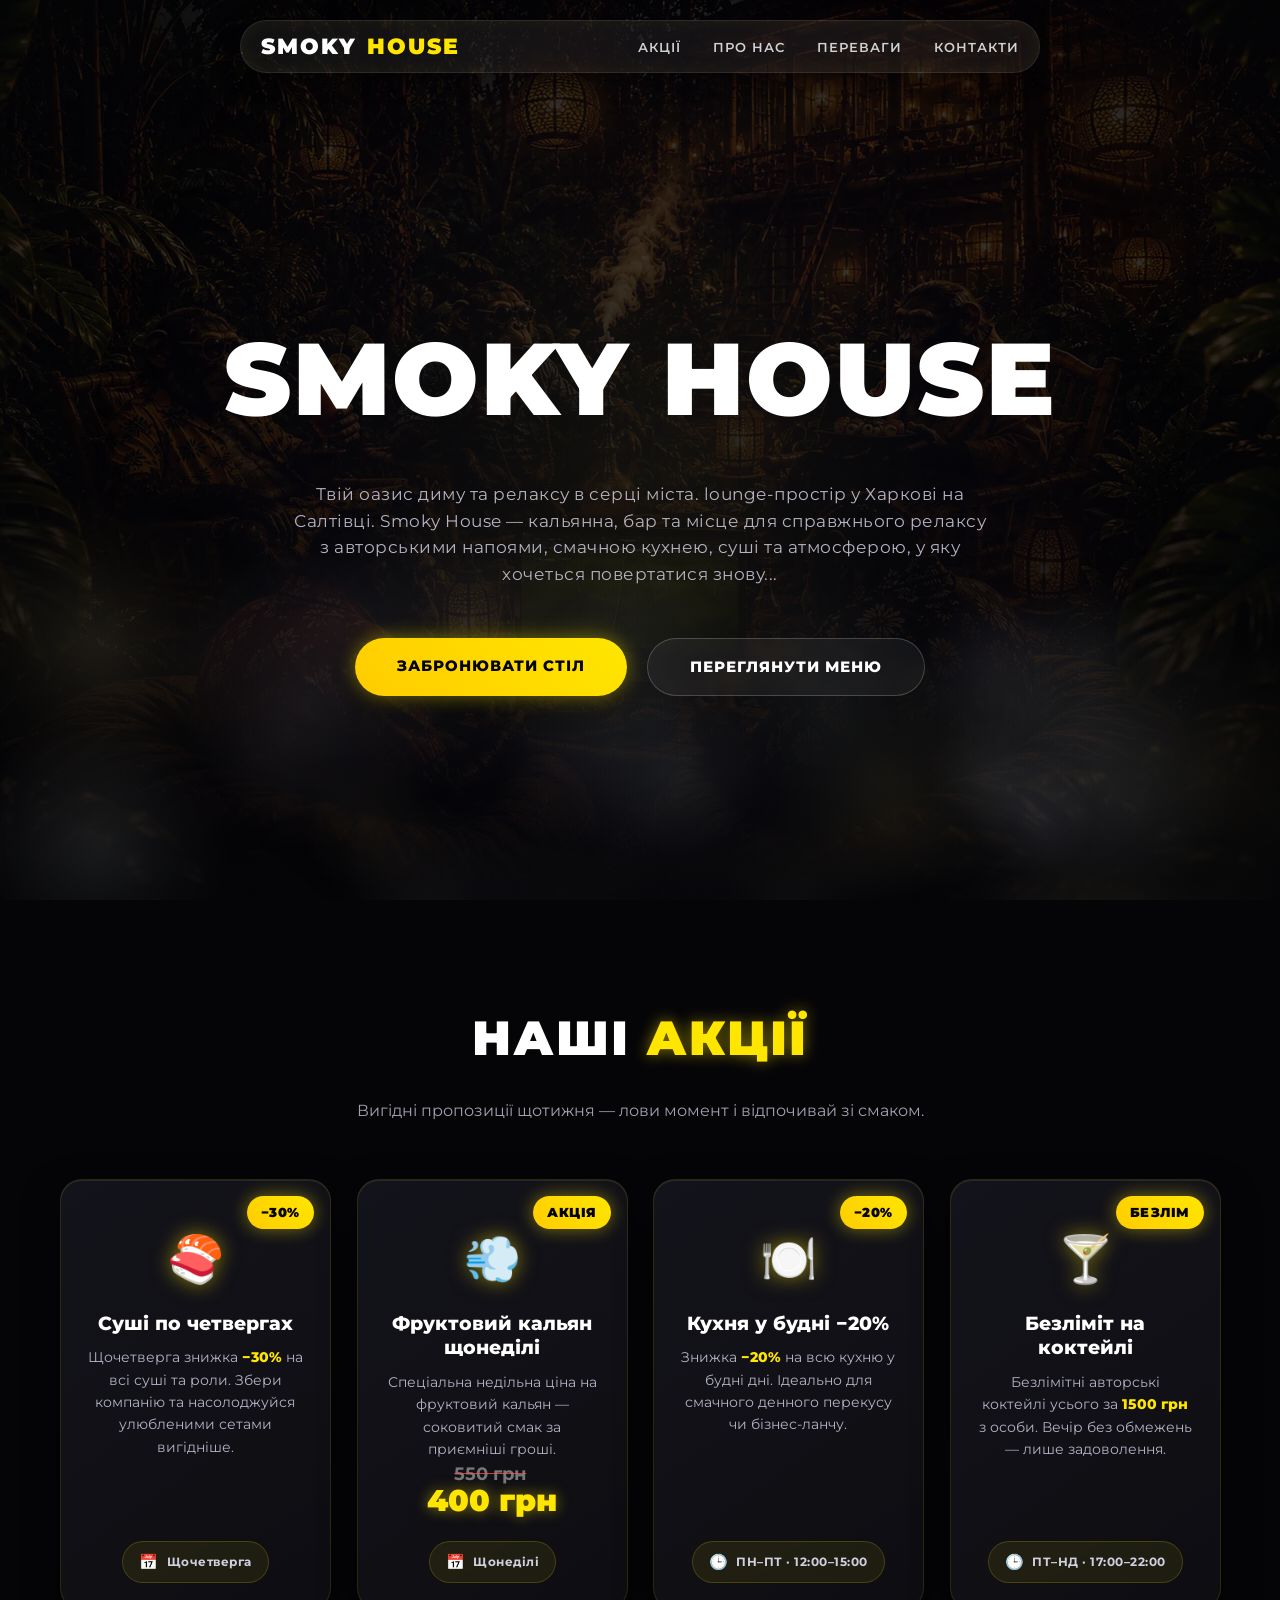
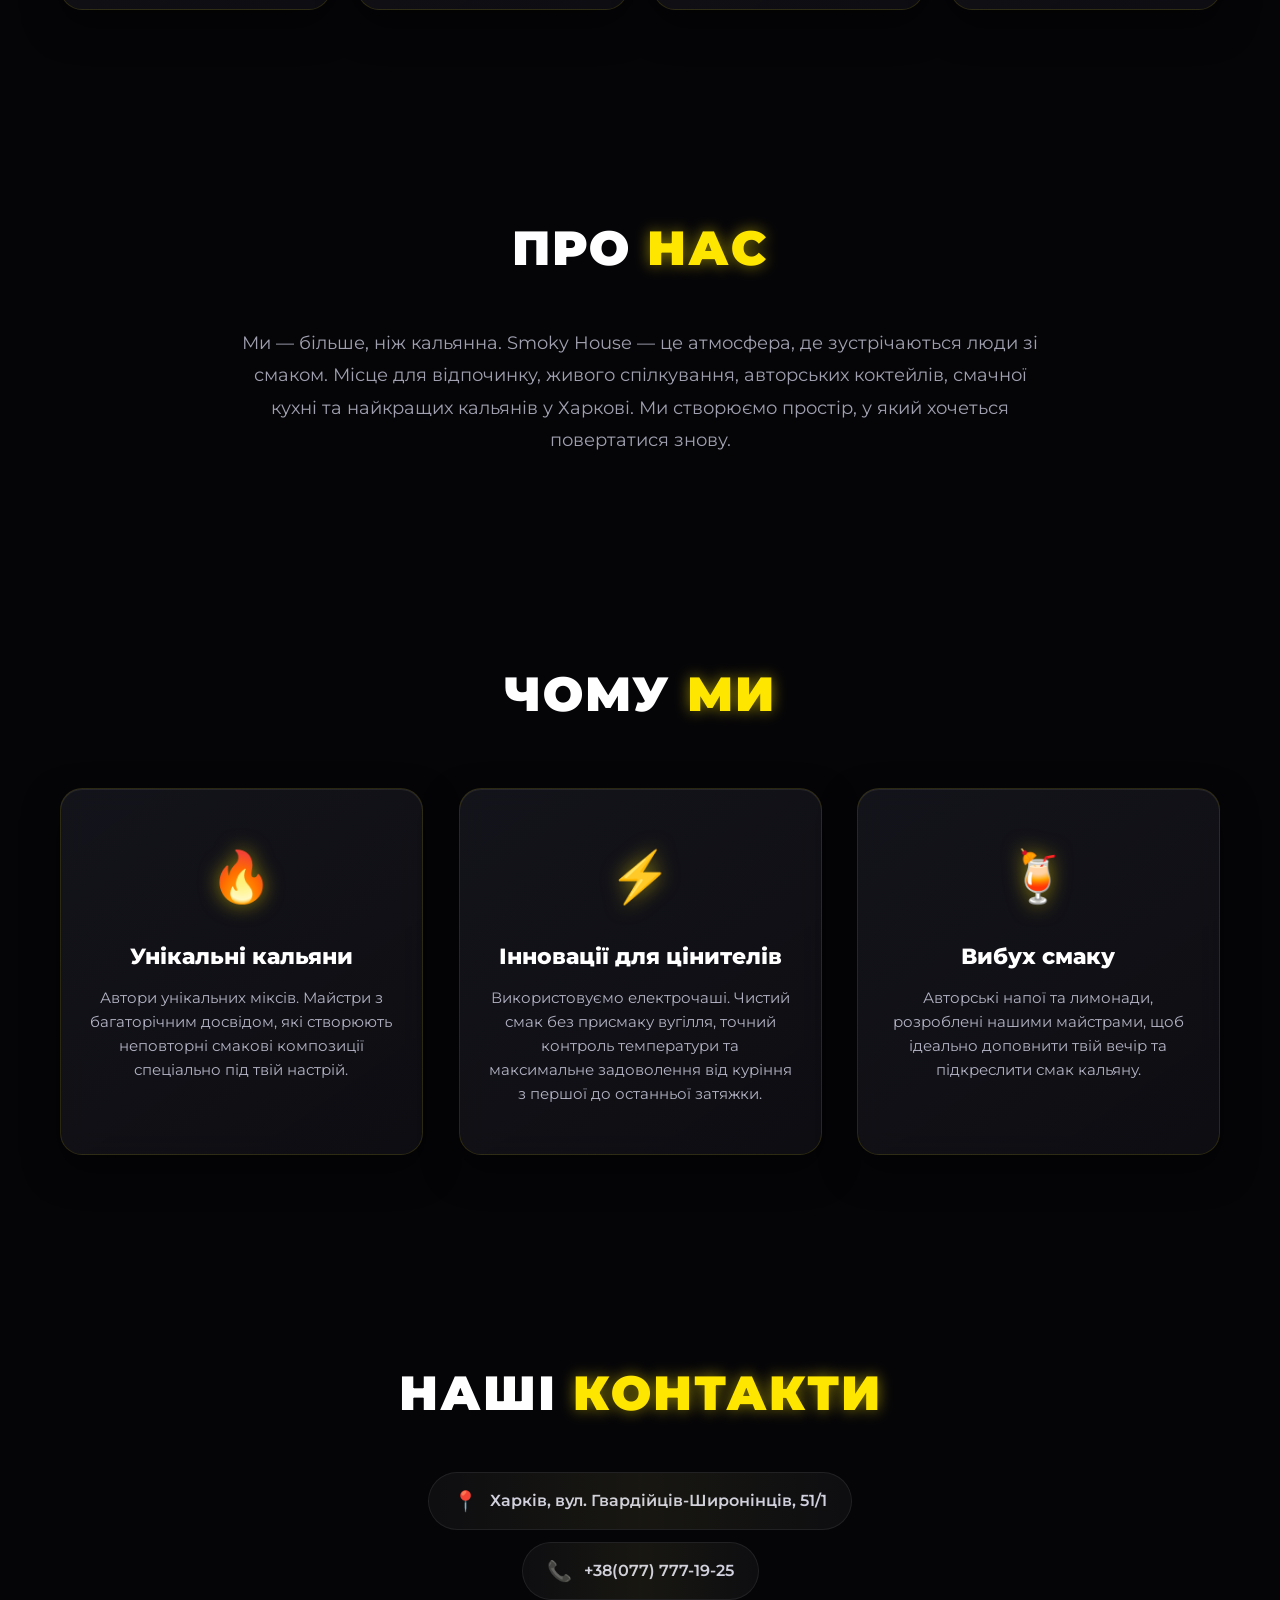
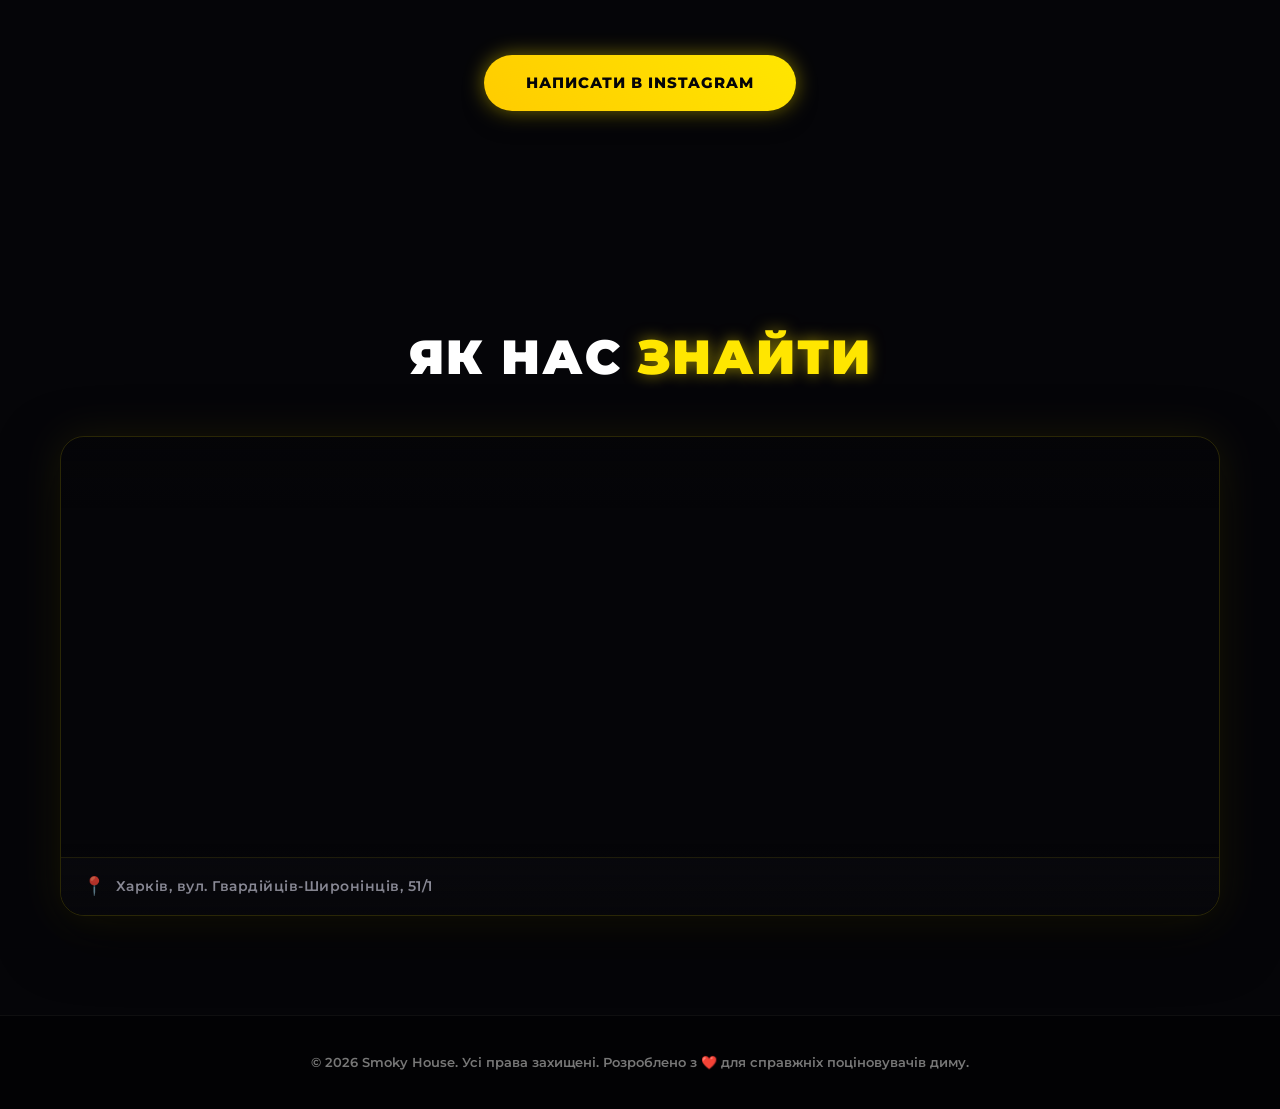
==== commit 5c1183a3: "Update index.html" ====
--- a/index.html
+++ b/index.html
@@ -9,10 +9,10 @@
   <meta property="og:title" content="Smoky House | Твій оазис диму">
   <meta property="og:description" content="Відкрий для себе мистецтво кальяну на новому рівні.">
   <meta property="og:image" content="https://smokyhouse.github.io/smoky/img/SMOKY%20HOUSE.png">
-  <meta property="og:url" content="https://smokyhouse.github.io/smoky/">
-  <link rel="canonical" href="https://smokyhouse.kh.ua">
+  <meta property="og:url" content="https://smokyhouse.kh.ua">
+  <link rel="canonical" href="https://smokyhouse.kh.ua/">
   <link rel="icon" type="image/png" sizes="32x32" href="https://smokyhouse.github.io/smoky/img/SMOKY.png">
-  <link rel="preconnect" href="https://smokyhouse.github.io/">
+  <link rel="preconnect" href="https://smokyhouse.github.io">
   <link rel="preconnect" href="https://fonts.googleapis.com">
   <link rel="preconnect" href="https://fonts.gstatic.com" crossorigin>
   <link href="https://fonts.googleapis.com/css2?family=Montserrat:wght@400;600;800;900&display=swap" rel="stylesheet">
@@ -50,11 +50,42 @@
 <body>
 
 <!-- Smoke background -->
-<div class="smoke-bg"><div class="bg-photo bg-lounge"></div><canvas id="smoke-canvas"></canvas></div>
+<div class="smoke-bg">
+  <div class="bg-photo bg-lounge">
+    <video class="bg-video" autoplay muted loop playsinline preload="auto" aria-hidden="true"
+           data-src-desktop="bg-lounge.mp4" data-src-mobile="bg-lounge-mob.mp4"></video>
+  </div>
+  <canvas id="smoke-canvas"></canvas>
+</div>
+<script>
+/* Вибір фонового відео за шириною екрана.
+   Атрибут media на <source> у <video> ненадійний (Chrome та ін. його ігнорують),
+   тому джерело задаємо через matchMedia — вантажиться лише потрібне одне,
+   і перемикається при повороті екрана / ресайзі. */
+(function () {
+  var v = document.querySelector('.bg-video');
+  if (!v) return;
+  var mq = window.matchMedia('(max-width: 600px)');
+  var current = '';
+  function pick() {
+    var src = mq.matches ? v.getAttribute('data-src-mobile') : v.getAttribute('data-src-desktop');
+    if (src && src !== current) {
+      current = src;
+      v.src = src;
+      v.load();
+      var p = v.play();
+      if (p && p.catch) p.catch(function () {});
+    }
+  }
+  pick();
+  if (mq.addEventListener) mq.addEventListener('change', pick);
+  else if (mq.addListener) mq.addListener(pick);
+})();
+</script>
 
 <!-- Header (оригінальний дизайн) -->
 <header>
-  <a href="https://smokyhouse.github.io/smoky/index.html" class="logo-text">SMOKY<span>HOUSE</span></a>
+  <a href="index.html" class="logo-text">SMOKY<span>HOUSE</span></a>
   <nav>
     <a href="#promos">Акції</a>
     <a href="#about">Про нас</a>
--- a/styles.css
+++ b/styles.css
@@ -2104,4 +2104,4 @@
 }
 
 /* сторінка меню: фон делікатніший, щоб не сперечався з фото страв */
-body.menu-page .smoke-bg .bg-photo { opacity: 0.5; }
+body.menu-page .smoke-bg .bg-photo { opacity: 0.8; }
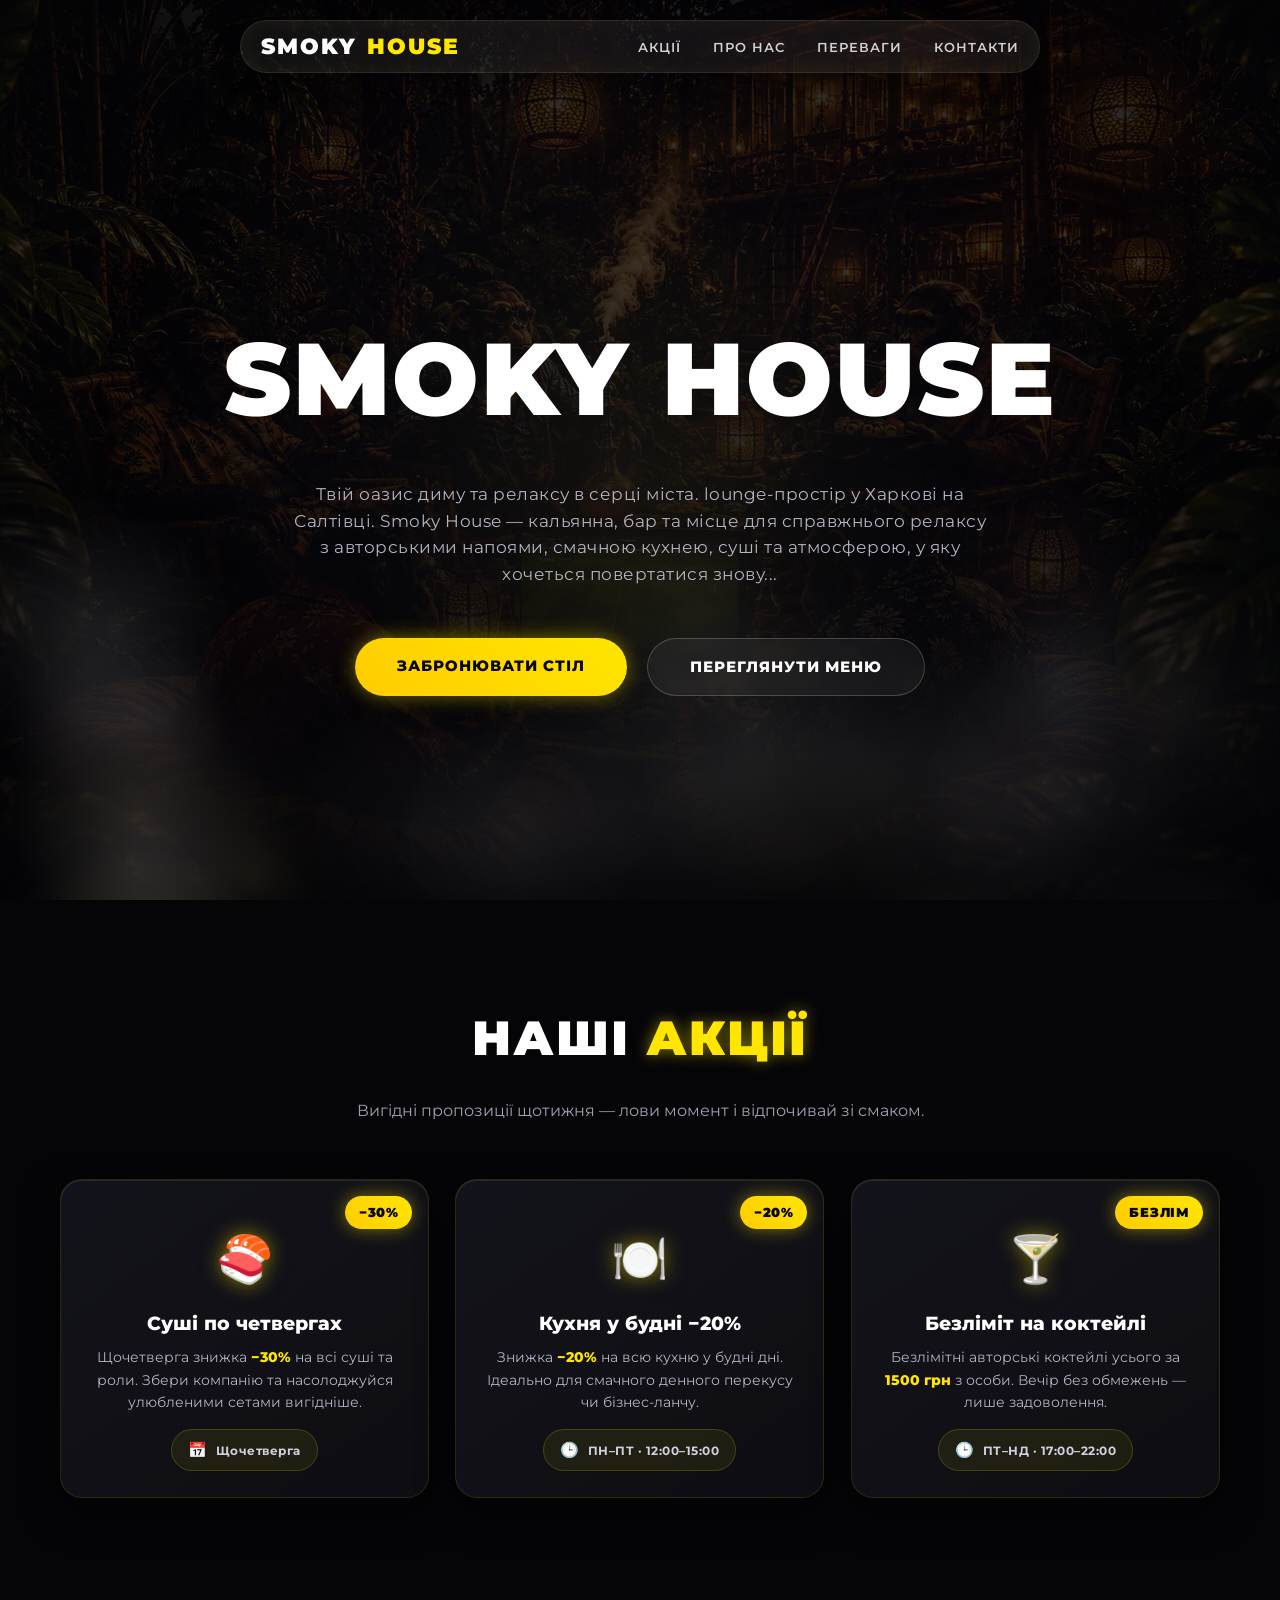
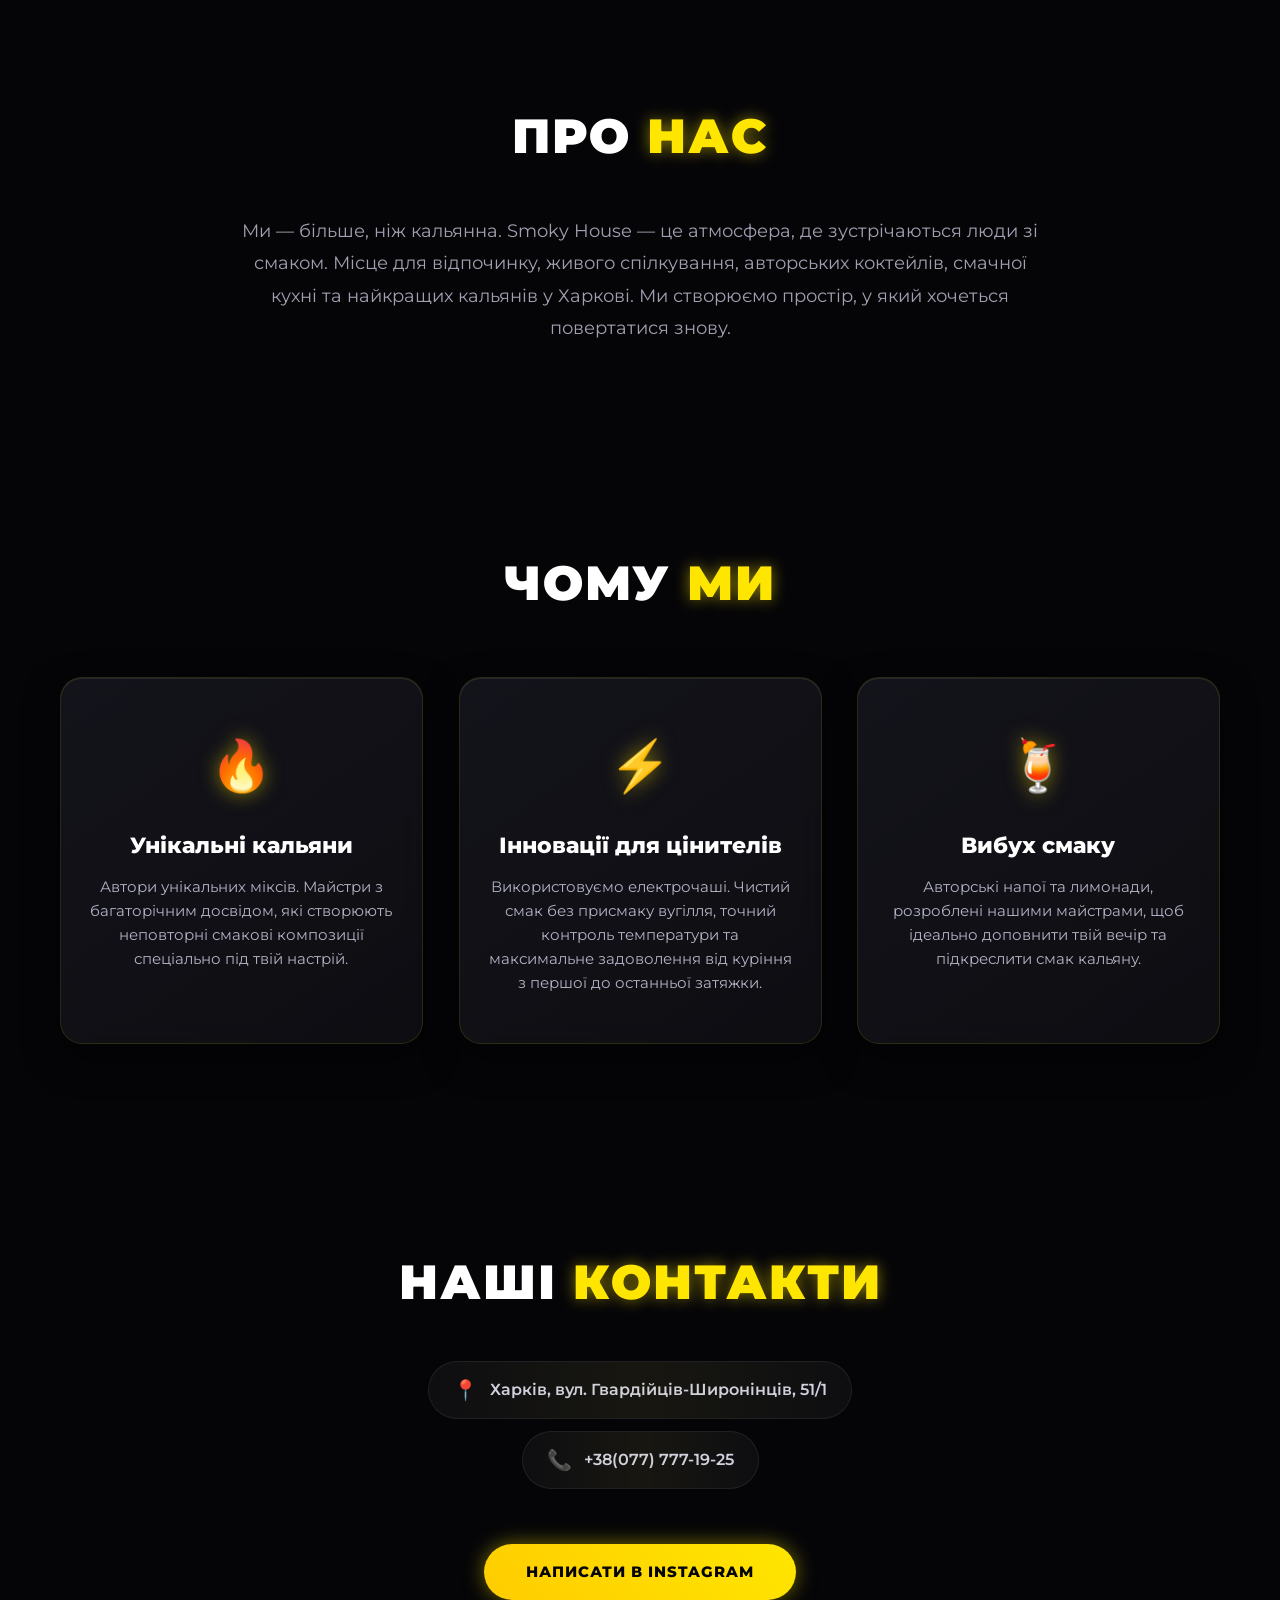
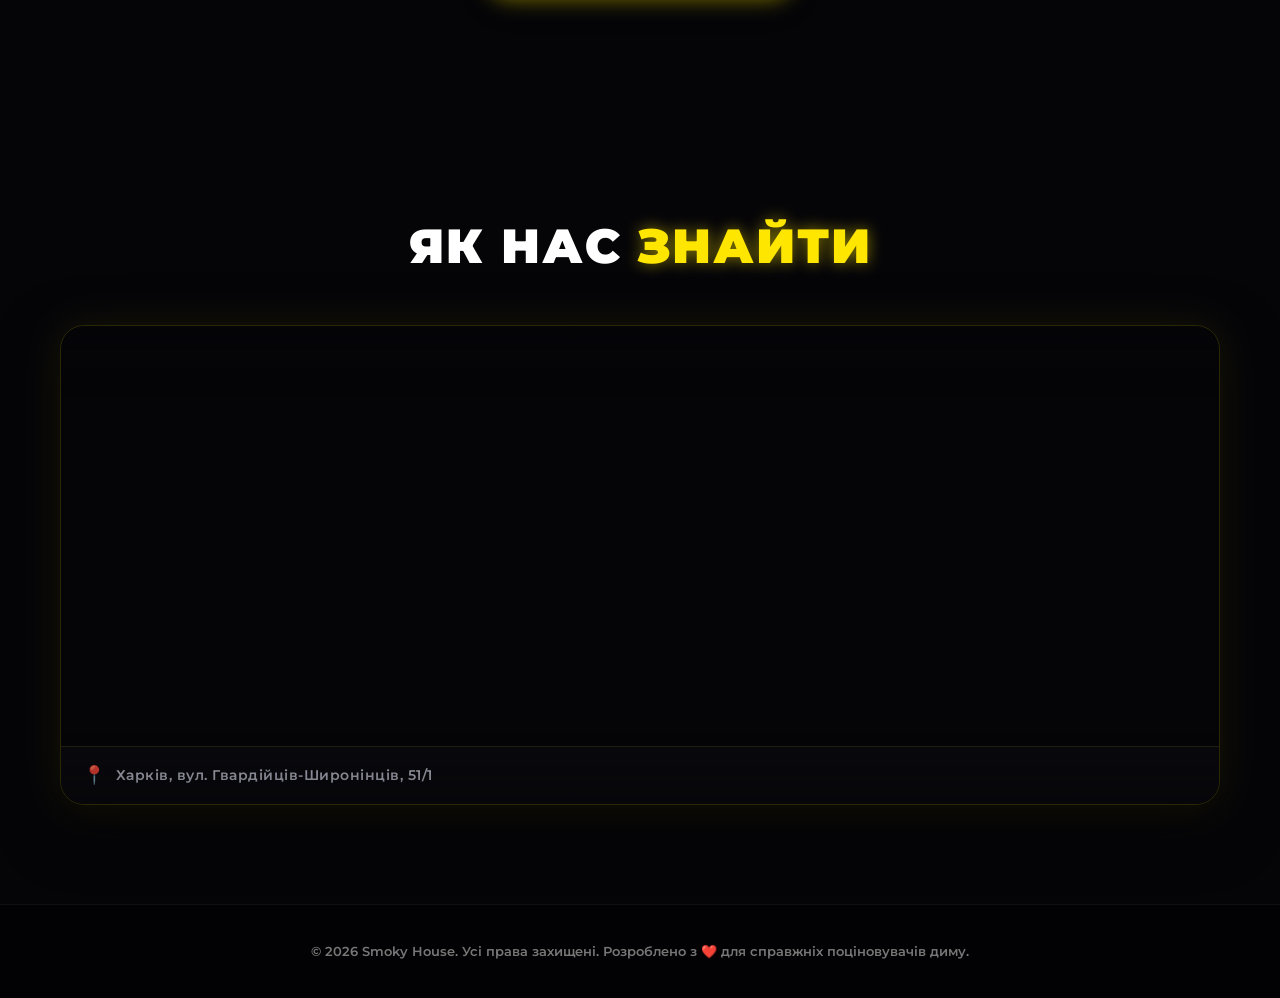
==== commit 35b90650: "Update index.html" ====
--- a/index.html
+++ b/index.html
@@ -119,19 +119,6 @@
       <div class="promo-meta"><span class="icon">📅</span> Щочетверга</div>
     </div>
 
-    <!-- 2 — Фруктовий кальян по неділях -->
-    <div class="promo-card reveal reveal-delay-2">
-      <span class="promo-badge">АКЦІЯ</span>
-      <div class="promo-icon">💨</div>
-      <h3>Фруктовий кальян щонеділі</h3>
-      <p>Спеціальна недільна ціна на фруктовий кальян — соковитий смак за приємніші гроші.</p>
-      <div class="promo-price">
-        <span class="price-old">550 грн</span>
-        <span class="price-new">400 грн</span>
-      </div>
-      <div class="promo-meta"><span class="icon">📅</span> Щонеділі</div>
-    </div>
-
     <!-- 3 — Кухня у будні -->
     <div class="promo-card reveal reveal-delay-2">
       <span class="promo-badge">−20%</span>
--- a/styles.css
+++ b/styles.css
@@ -2084,6 +2084,20 @@
 }
 .smoke-bg canvas { position: relative; z-index: 1; }
 
+/* Відео-фон: лежить поверх статичного фото всередині .bg-photo.
+   Фото лишається як миттєвий фолбек — показується, поки відео вантажиться,
+   і якщо відео не завантажиться взагалі. Прозорість (0.65 / 0.5 на меню)
+   та віньєтка успадковуються від батьківського .bg-photo. */
+.smoke-bg .bg-video {
+  position: absolute;
+  inset: 0;
+  width: 100%;
+  height: 100%;
+  object-fit: cover;
+  object-position: center 30%;
+  pointer-events: none;
+}
+
 /* віньєтка: краї та низ темніші — контент читається на будь-якій ділянці */
 .smoke-bg .bg-photo::after {
   content: '';
@@ -2094,14 +2108,16 @@
     linear-gradient(180deg, rgba(5,5,8,0.5) 0%, rgba(5,5,8,0.3) 30%, rgba(5,5,8,0.85) 100%);
 }
 
-.bg-lounge   { background-image: url('img/bg-lounge.webp'); }
-.bg-interior { background-image: url('img/bg-interior.webp'); }
-.bg-jungle   { background-image: url('img/bg-jungle.webp'); }
+/* Абсолютні URL: фонові фото лежать у репозиторії GitHub Pages,
+   на хостингу kh.ua папки img немає — відносні шляхи там дають 404 */
+.bg-lounge   { background-image: url('https://smokyhouse.github.io/smoky/img/bg-lounge.webp'); }
+.bg-interior { background-image: url('https://smokyhouse.github.io/smoky/img/bg-interior.webp'); }
+.bg-jungle   { background-image: url('https://smokyhouse.github.io/smoky/img/bg-jungle.webp'); }
 
 /* на телефоні — портретний кроп головної сцени, легший файл */
 @media (max-width: 600px) {
-  .bg-lounge { background-image: url('img/bg-lounge-mob.webp'); }
+  .bg-lounge { background-image: url('https://smokyhouse.github.io/smoky/img/bg-lounge-mob.webp'); }
 }
 
 /* сторінка меню: фон делікатніший, щоб не сперечався з фото страв */
-body.menu-page .smoke-bg .bg-photo { opacity: 0.8; }
+body.menu-page .smoke-bg .bg-photo { opacity: 0.5; }
